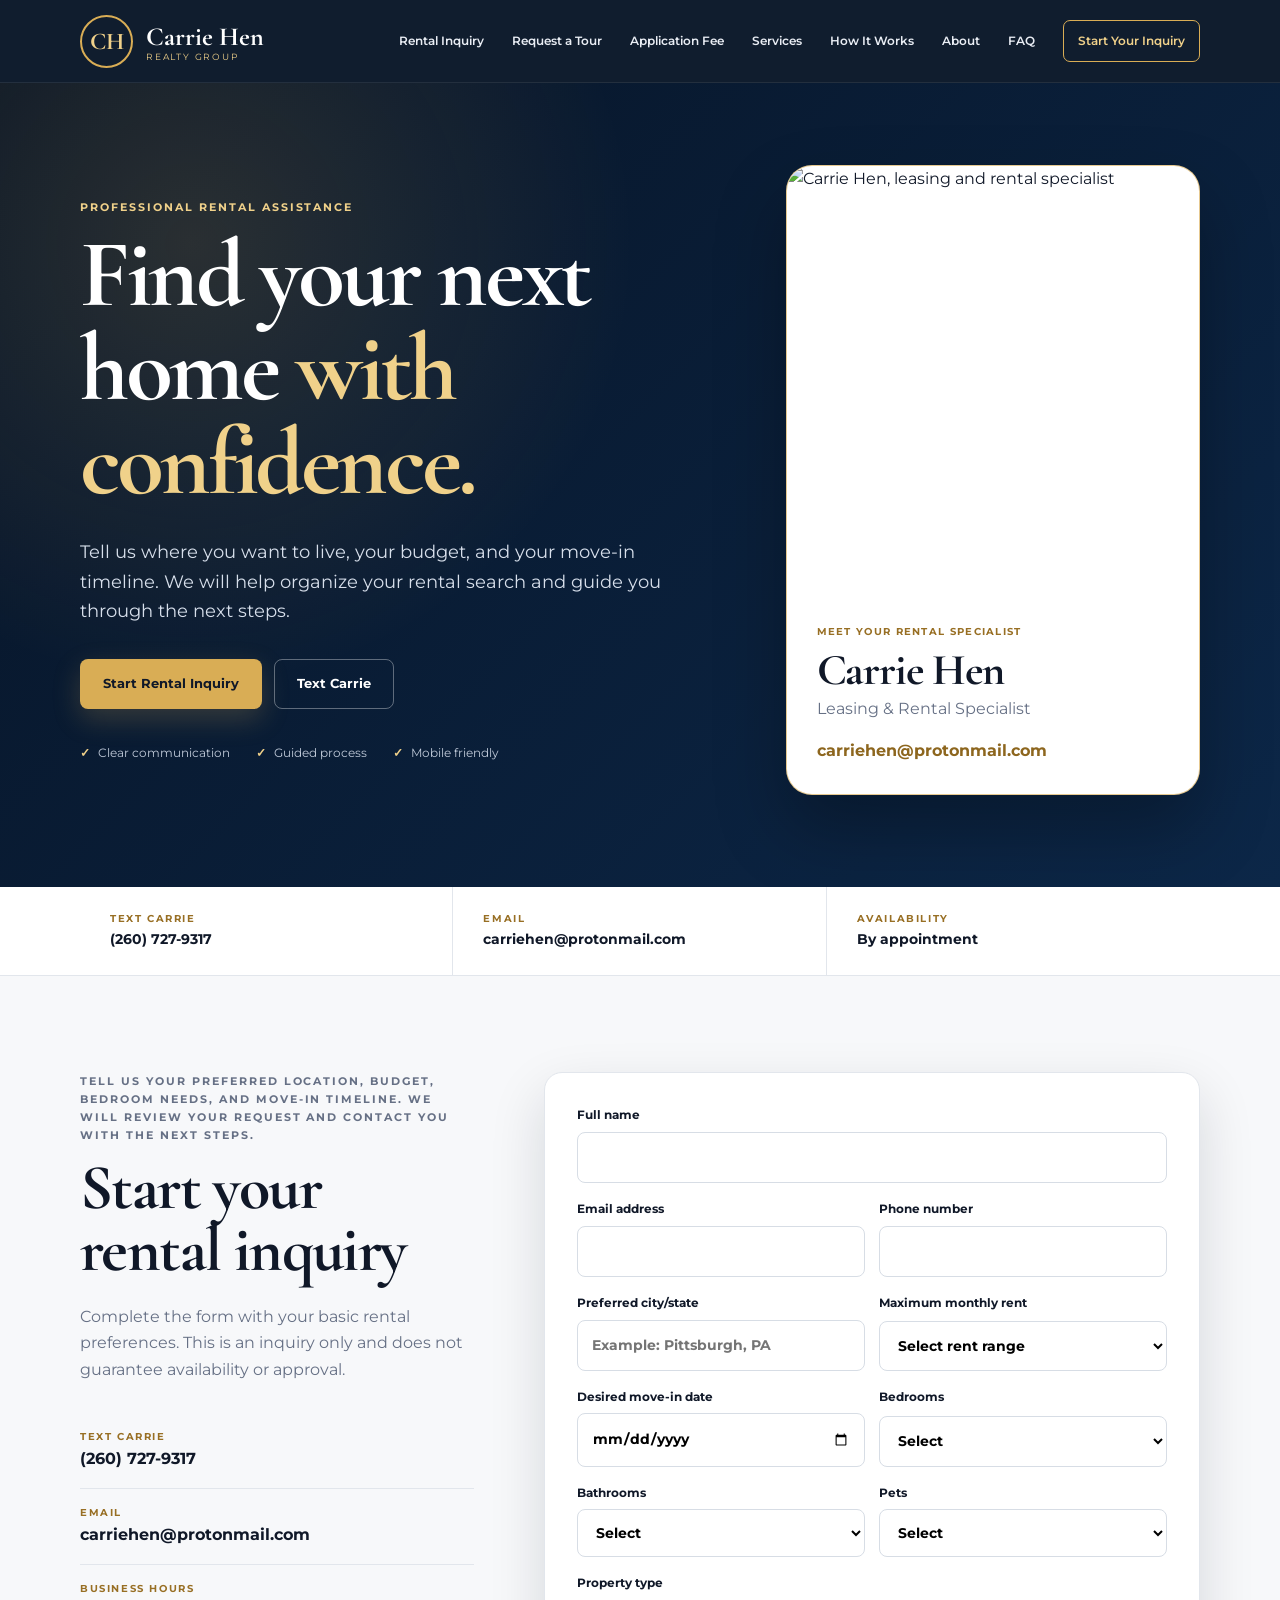
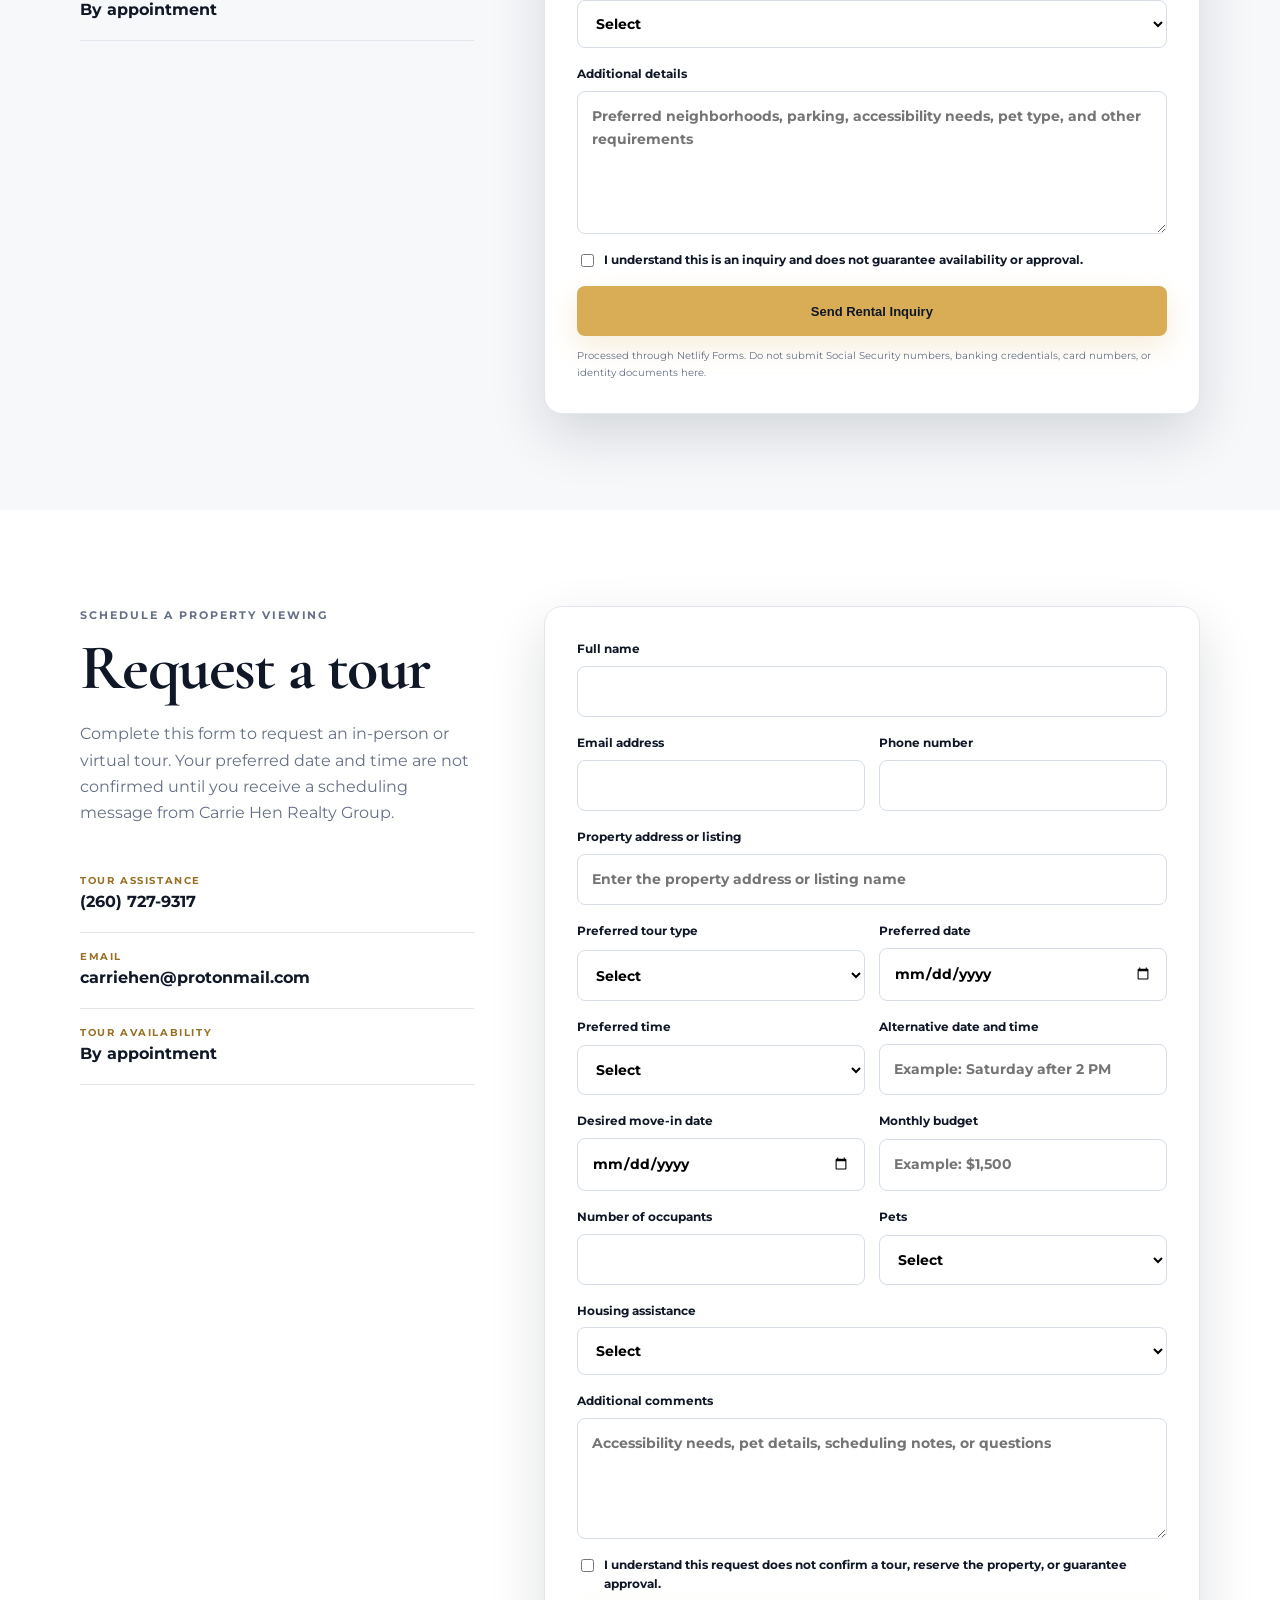
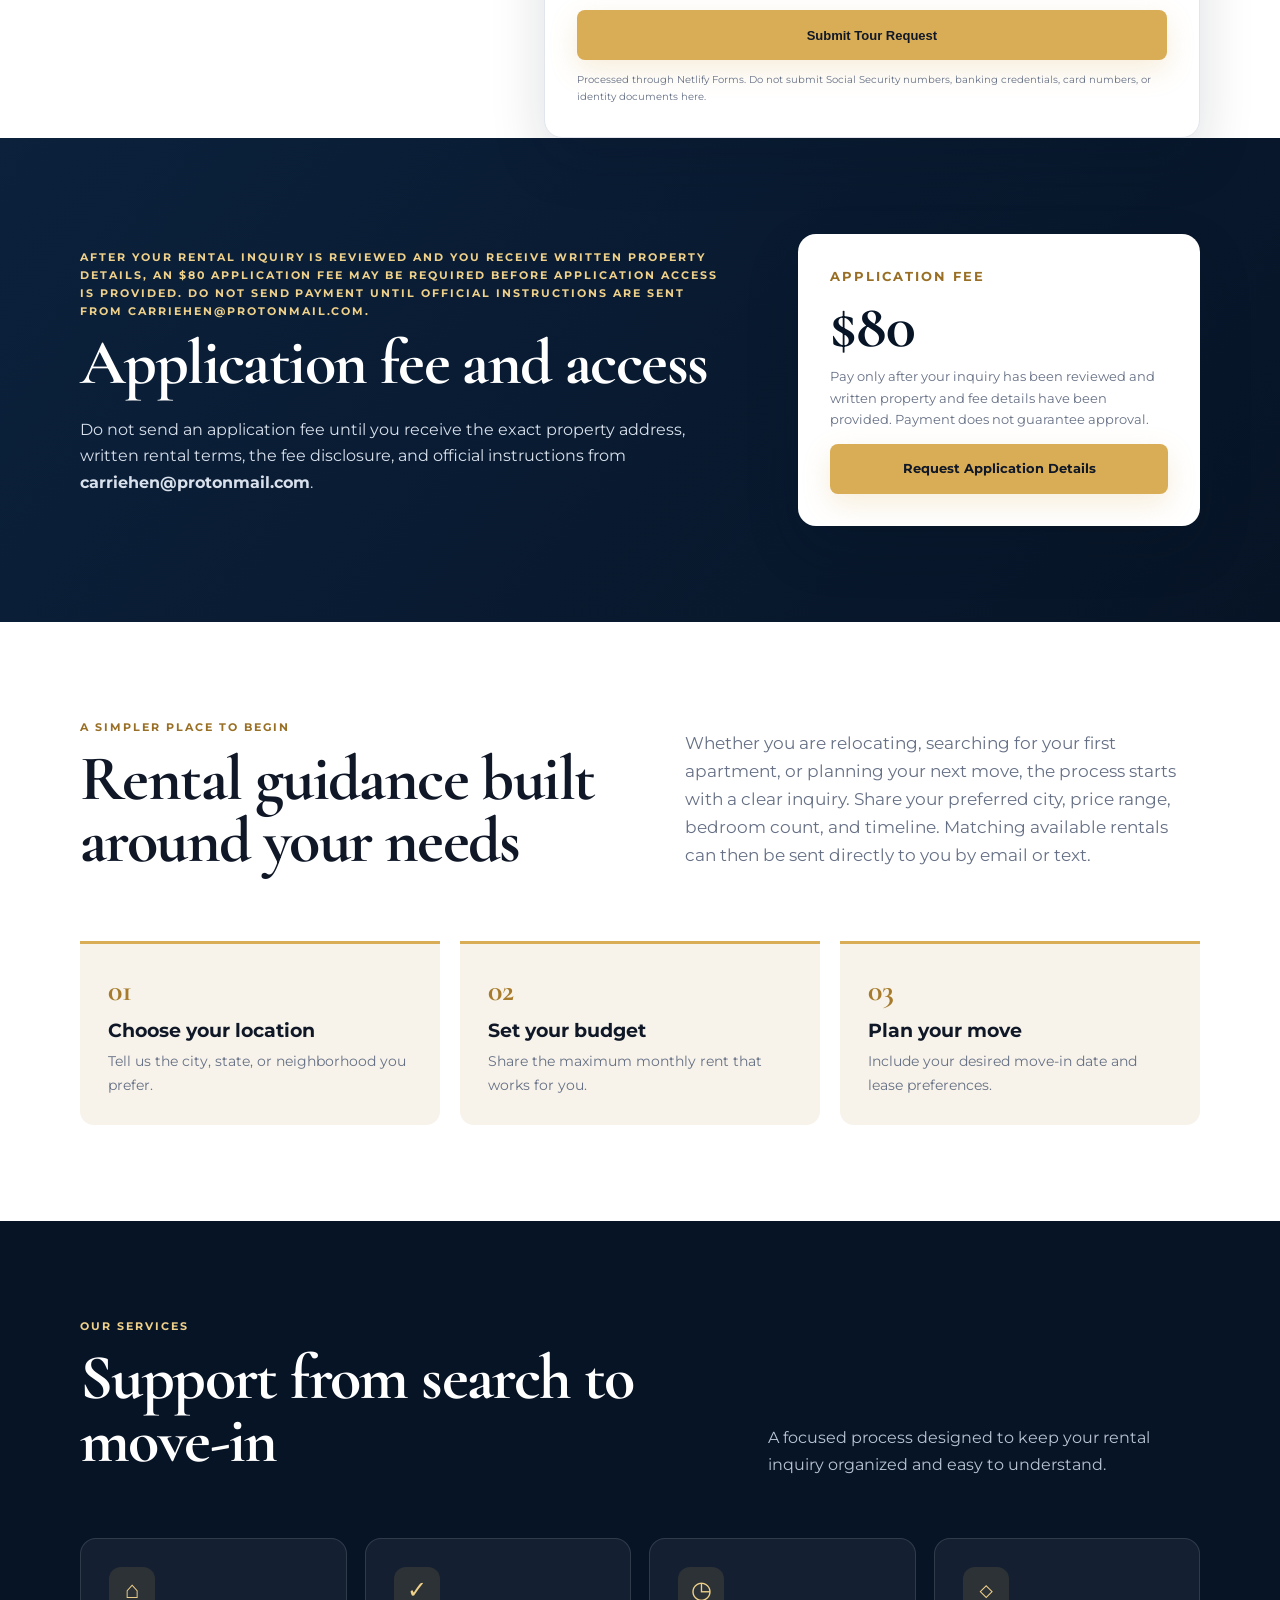
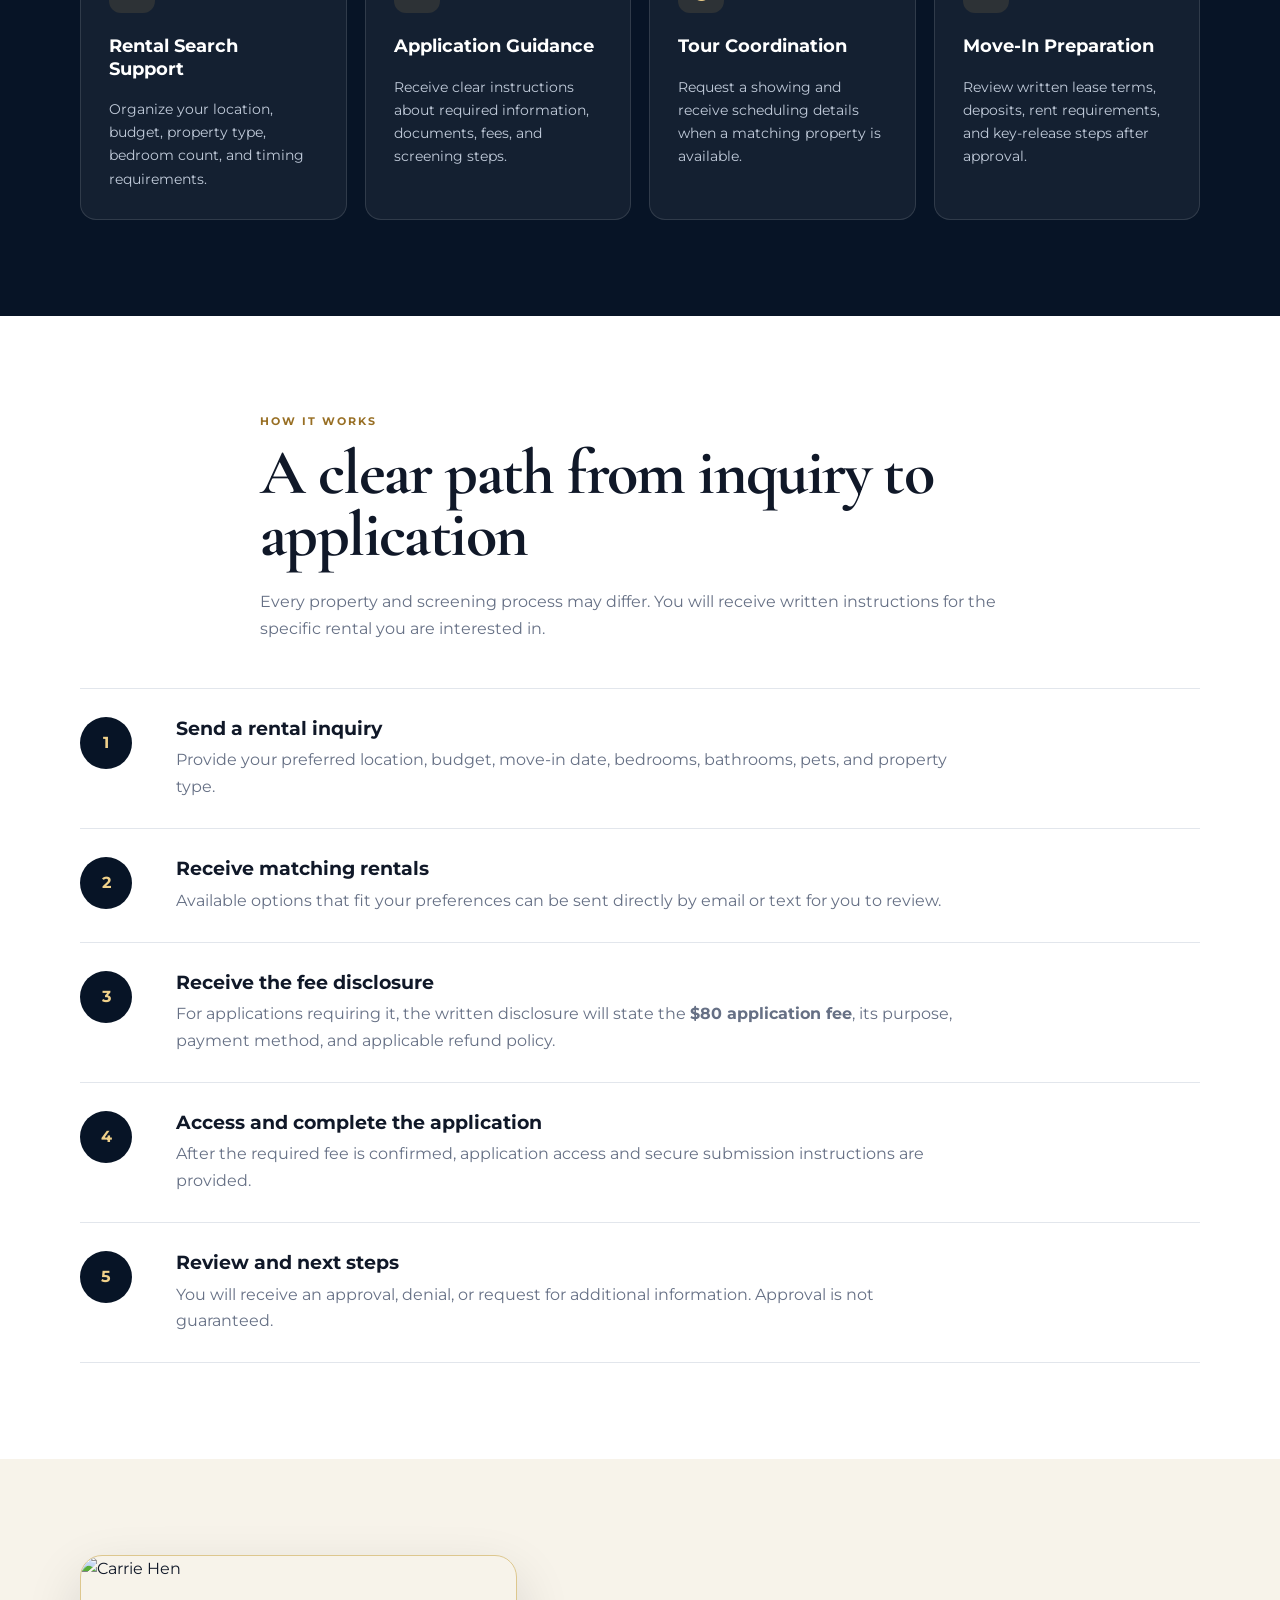
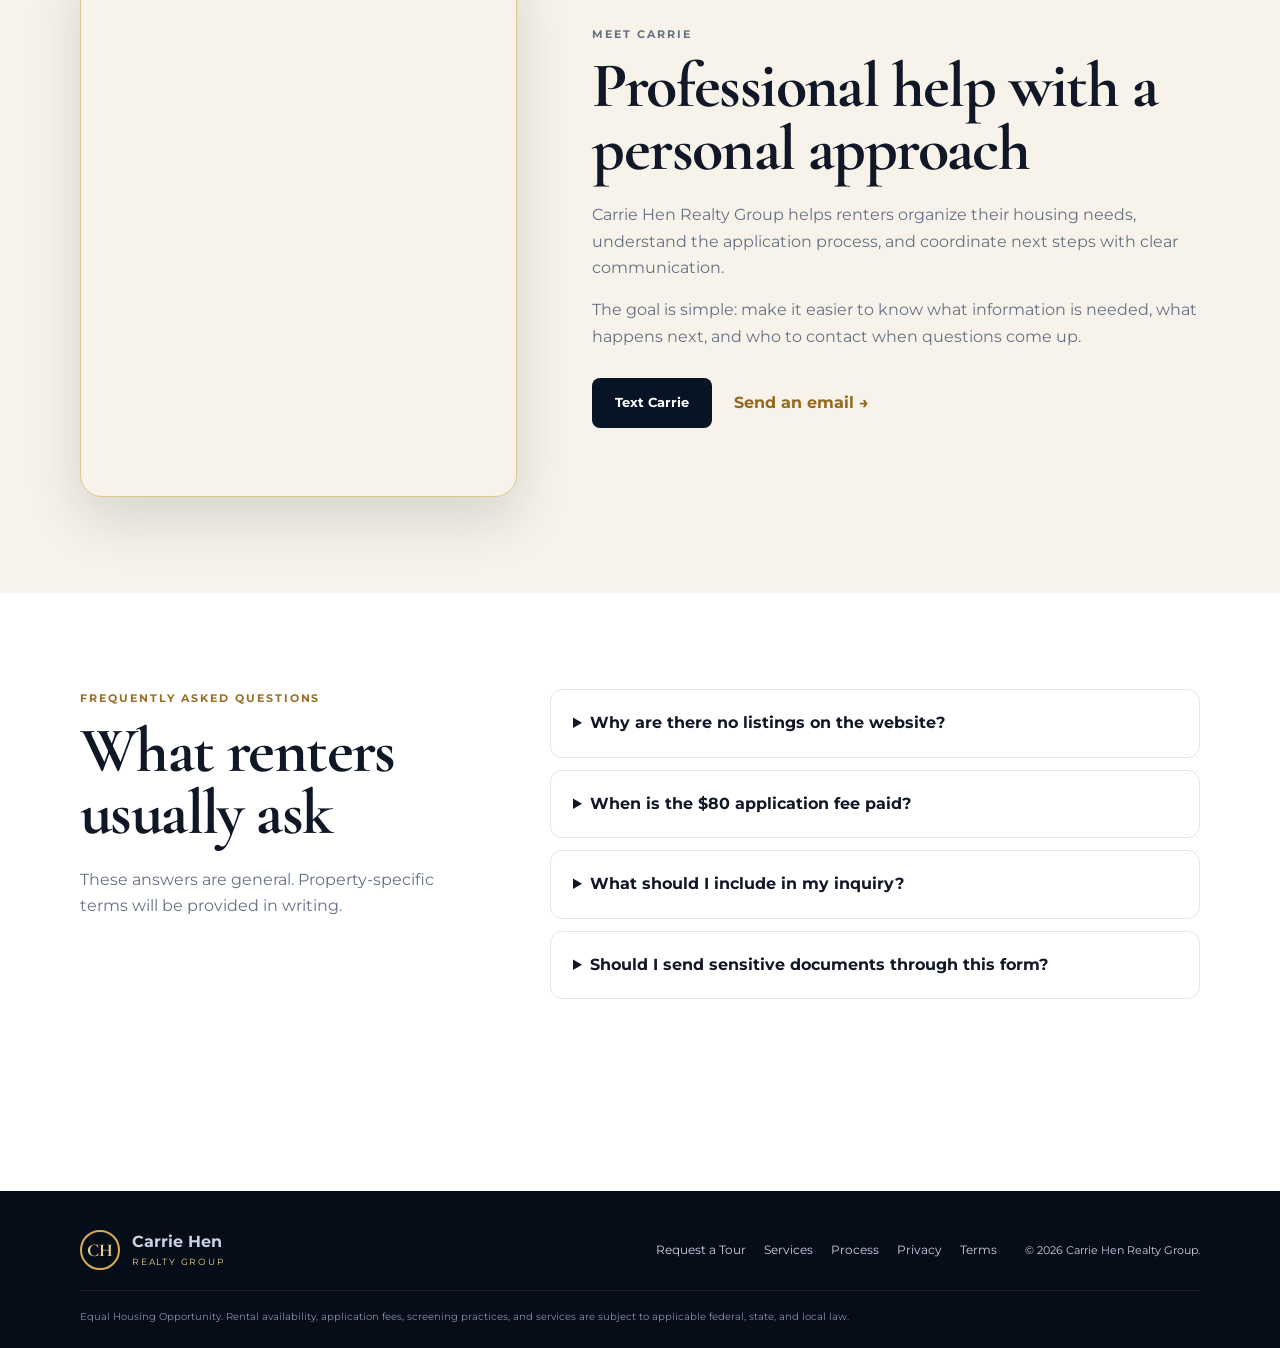
==== index.html @ 4d75f38b "Add files via upload" ====
<!DOCTYPE html>

<html lang="en">
<head>
<meta charset="utf-8"/>
<meta content="width=device-width, initial-scale=1.0" name="viewport"/>
<meta content="Carrie Hen Realty Group offers professional rental search support, application guidance, and tour coordination." name="description"/>
<meta content="#071426" name="theme-color"/>
<title>Carrie Hen Realty Group | Find Your Next Home</title>
<link href="https://fonts.googleapis.com" rel="preconnect"/>
<link crossorigin="" href="https://fonts.gstatic.com" rel="preconnect"/>
<link href="https://fonts.googleapis.com/css2?family=Cormorant+Garamond:wght@600;700&amp;family=Montserrat:wght@400;500;600;700&amp;display=swap" rel="stylesheet"/>
<link href="styles.css" rel="stylesheet"/>
</head>
<body>
<a class="skip-link" href="#main">Skip to content</a>
<header class="site-header">
<div class="container nav-wrap">
<a aria-label="Carrie Hen Realty Group home" class="brand" href="#home">
<span class="logo-mark">CH</span>
<span class="brand-text"><strong>Carrie Hen</strong><small>Realty Group</small></span>
</a>
<button aria-expanded="false" aria-label="Open menu" class="menu-toggle">☰</button>
<nav aria-label="Main navigation" class="site-nav">





<a href="#contact">Rental Inquiry</a><a href="#tour">Request a Tour</a><a href="#application">Application Fee</a><a href="#services">Services</a><a href="#process">How It Works</a><a href="#about">About</a><a href="#faq">FAQ</a><a class="nav-cta" href="#contact">Start Your Inquiry</a></nav>
</div>
</header>
<main id="main">
<section class="hero" id="home">
<div class="container hero-grid">
<div class="hero-copy">
<p class="eyebrow light">Professional rental assistance</p>
<h1>Find your next home <span>with confidence.</span></h1>
<p class="lead">Tell us where you want to live, your budget, and your move-in timeline. We will help organize your rental search and guide you through the next steps.</p>
<div class="hero-actions">
<a class="button button-primary" href="#contact">Start Rental Inquiry</a>
<a class="button button-secondary" href="sms:+12607279317?body=Hi%20Carrie%2C%20I%20am%20looking%20for%20a%20rental.">Text Carrie</a>
</div>
<div aria-label="Service highlights" class="trust-row">
<span>Clear communication</span>
<span>Guided process</span>
<span>Mobile friendly</span>
</div>
</div>
<aside aria-label="Carrie Hen profile" class="agent-card">
<img alt="Carrie Hen, leasing and rental specialist" src="carrie-hen-headshot.jpeg"/>
<div class="agent-card-copy">
<p class="agent-label">Meet your rental specialist</p>
<h2>Carrie Hen</h2>
<p>Leasing &amp; Rental Specialist</p>
<a href="mailto:carriehen@protonmail.com">carriehen@protonmail.com</a>
</div>
</aside>
</div>
</section>
<section aria-label="Contact options" class="quick-contact">
<div class="container quick-contact-grid">
<a href="sms:+12607279317?body=Hi%20Carrie%2C%20I%20am%20looking%20for%20a%20rental."><small>Text Carrie</small><strong>(260) 727-9317</strong></a>
<a href="mailto:carriehen@protonmail.com"><small>Email</small><strong>carriehen@protonmail.com</strong></a>
<div><small>Availability</small><strong>By appointment</strong></div>
</div>
</section><section class="section contact-section" id="contact">
<div class="container contact-grid">
<div class="contact-copy">
<p class="eyebrow">Tell us your preferred location, budget, bedroom needs, and move-in timeline. We will review your request and contact you with the next steps.</p>
<h2>Start your rental inquiry</h2>
<p>Complete the form with your basic rental preferences. This is an inquiry only and does not guarantee availability or approval.</p>
<div class="contact-details">
<a href="sms:+12607279317?body=Hi%20Carrie%2C%20I%20am%20looking%20for%20a%20rental."><small>Text Carrie</small><strong>(260) 727-9317</strong></a>
<a href="mailto:carriehen@protonmail.com"><small>Email</small><strong>carriehen@protonmail.com</strong></a>
<div><small>Business hours</small><strong>By appointment</strong></div>
</div>
</div>
<form action="/" class="contact-form" data-netlify="true" id="rental-inquiry-form" method="POST" name="rental-inquiry" netlify-honeypot="bot-field">
<input name="form-name" type="hidden" value="rental-inquiry"/>
<p class="hidden"><label>Do not fill this out: <input name="bot-field"/></label></p>
<label>Full name<input autocomplete="name" name="name" required="" type="text"/></label>
<div class="form-row">
<label>Email address<input autocomplete="email" name="email" required="" type="email"/></label>
<label>Phone number<input autocomplete="tel" name="phone" type="tel"/></label>
</div>
<div class="form-row">
<label>Preferred city/state<input name="location" placeholder="Example: Pittsburgh, PA" required="" type="text"/></label>
<label>Maximum monthly rent<select name="budget" required=""><option value="">Select rent range</option><option>Under $800</option><option>$800–$1,200</option><option>$1,200–$1,500</option><option>$1,500–$2,000</option><option>$2,000–$3,000</option><option>$3,000+</option></select></label>
</div>
<div class="form-row">
<label>Desired move-in date<input name="move-in-date" type="date"/></label>
<label>Bedrooms<select name="bedrooms" required=""><option value="">Select</option><option>Studio</option><option>1</option><option>2</option><option>3</option><option>4+</option></select></label>
</div>
<div class="form-row">
<label>Bathrooms<select name="bathrooms" required=""><option value="">Select</option><option>Studio / N/A</option><option>1</option><option>1.5</option><option>2</option><option>2.5</option><option>3+</option></select></label>
<label>Pets<select name="pets" required=""><option value="">Select</option><option>None</option><option>1</option><option>2</option><option>3+</option></select></label>
</div>
<label>Property type<select name="property-type" required=""><option value="">Select</option><option>Apartment</option><option>Studio</option><option>Condo</option><option>Townhouse</option><option>Duplex</option><option>Single-family home</option><option>Mobile home</option><option>Any</option></select></label>
<label>Additional details<textarea name="message" placeholder="Preferred neighborhoods, parking, accessibility needs, pet type, and other requirements" rows="5"></textarea></label>
<label class="consent"><input name="consent" required="" type="checkbox" value="yes"/><span>I understand this is an inquiry and does not guarantee availability or approval.</span></label>
<button class="button button-primary full" type="submit">Send Rental Inquiry</button>
<p class="form-note">Processed through Netlify Forms. Do not submit Social Security numbers, banking credentials, card numbers, or identity documents here.</p>
</form>
</div>
</section><section class="section tour-section" id="tour">
<div class="container contact-grid">
<div class="contact-copy">
<p class="eyebrow">Schedule a property viewing</p>
<h2>Request a tour</h2>
<p>Complete this form to request an in-person or virtual tour. Your preferred date and time are not confirmed until you receive a scheduling message from Carrie Hen Realty Group.</p>
<div class="contact-details">
<a href="sms:+12607279317?body=Hi%20Carrie%2C%20I%20would%20like%20to%20request%20a%20property%20tour."><small>Tour assistance</small><strong>(260) 727-9317</strong></a>
<a href="mailto:carriehen@protonmail.com?subject=Property%20Tour%20Request"><small>Email</small><strong>carriehen@protonmail.com</strong></a>
<div><small>Tour availability</small><strong>By appointment</strong></div>
</div>
</div>
<form action="/" class="contact-form" data-netlify="true" id="tour-request-form" method="POST" name="tour-request" netlify-honeypot="bot-field">
<input name="form-name" type="hidden" value="tour-request"/>
<p class="hidden"><label>Do not fill this out: <input name="bot-field"/></label></p>
<label>Full name<input autocomplete="name" name="name" required type="text"/></label>
<div class="form-row">
<label>Email address<input autocomplete="email" name="email" required type="email"/></label>
<label>Phone number<input autocomplete="tel" name="phone" required type="tel"/></label>
</div>
<label>Property address or listing<input name="property" placeholder="Enter the property address or listing name" required type="text"/></label>
<div class="form-row">
<label>Preferred tour type<select name="tour-type" required><option value="">Select</option><option>In-person tour</option><option>Virtual tour</option></select></label>
<label>Preferred date<input name="preferred-date" required type="date"/></label>
</div>
<div class="form-row">
<label>Preferred time<select name="preferred-time" required><option value="">Select</option><option>Morning</option><option>Afternoon</option><option>Evening</option></select></label>
<label>Alternative date and time<input name="alternative-date-time" placeholder="Example: Saturday after 2 PM" type="text"/></label>
</div>
<div class="form-row">
<label>Desired move-in date<input name="move-in-date" type="date"/></label>
<label>Monthly budget<input name="monthly-budget" placeholder="Example: $1,500" type="text"/></label>
</div>
<div class="form-row">
<label>Number of occupants<input min="1" name="occupants" type="number"/></label>
<label>Pets<select name="pets"><option value="">Select</option><option>No pets</option><option>Yes — 1 pet</option><option>Yes — 2 pets</option><option>Yes — 3+ pets</option></select></label>
</div>
<label>Housing assistance<select name="housing-assistance"><option value="">Select</option><option>No</option><option>Section 8 / Housing Choice Voucher</option><option>Other housing assistance</option></select></label>
<label>Additional comments<textarea name="comments" placeholder="Accessibility needs, pet details, scheduling notes, or questions" rows="4"></textarea></label>
<label class="consent"><input name="consent" required type="checkbox" value="yes"/><span>I understand this request does not confirm a tour, reserve the property, or guarantee approval.</span></label>
<button class="button button-primary full" type="submit">Submit Tour Request</button>
<p class="form-note">Processed through Netlify Forms. Do not submit Social Security numbers, banking credentials, card numbers, or identity documents here.</p>
</form>
</div>
<section class="section application-banner" id="application">
<div class="container application-banner-grid">
<div>
<p class="eyebrow light">After your rental inquiry is reviewed and you receive written property details, an <strong>$80 application fee</strong> may be required before application access is provided. Do not send payment until official instructions are sent from <strong>carriehen@protonmail.com</strong>.</p>
<h2 class="light">Application fee and access</h2>
<p>Do not send an application fee until you receive the exact property address, written rental terms, the fee disclosure, and official instructions from <strong>carriehen@protonmail.com</strong>.</p>
</div>
<div class="fee-card">
<small>Application fee</small>
<strong>$80</strong>
<p>Pay only after your inquiry has been reviewed and written property and fee details have been provided. Payment does not guarantee approval.</p>
<a class="button button-primary full" href="mailto:carriehen@protonmail.com?subject=Rental%20Application%20Request&amp;body=Full%20name%3A%0APhone%20number%3A%0AProperty%20of%20interest%3A%0ADesired%20move-in%20date%3A">Request Application Details</a>
</div>
</div>
</section>
<section class="section intro-section">
<div class="container intro-grid">
<div>
<p class="eyebrow">A simpler place to begin</p>
<h2>Rental guidance built around your needs</h2>
</div>
<p class="intro-copy">Whether you are relocating, searching for your first apartment, or planning your next move, the process starts with a clear inquiry. Share your preferred city, price range, bedroom count, and timeline. Matching available rentals can then be sent directly to you by email or text.</p>
</div>
<div class="container need-grid">
<article><span>01</span><h3>Choose your location</h3><p>Tell us the city, state, or neighborhood you prefer.</p></article>
<article><span>02</span><h3>Set your budget</h3><p>Share the maximum monthly rent that works for you.</p></article>
<article><span>03</span><h3>Plan your move</h3><p>Include your desired move-in date and lease preferences.</p></article>
</div>
</section>
<section class="section section-dark" id="services">
<div class="container section-title-row">
<div><p class="eyebrow light">Our services</p><h2 class="light">Support from search to move-in</h2></div>
<p class="section-side-copy">A focused process designed to keep your rental inquiry organized and easy to understand.</p>
</div>
<div class="container service-grid">
<article class="service-card"><div class="service-icon">⌂</div><h3>Rental Search Support</h3><p>Organize your location, budget, property type, bedroom count, and timing requirements.</p></article>
<article class="service-card"><div class="service-icon">✓</div><h3>Application Guidance</h3><p>Receive clear instructions about required information, documents, fees, and screening steps.</p></article>
<article class="service-card"><div class="service-icon">◷</div><h3>Tour Coordination</h3><p>Request a showing and receive scheduling details when a matching property is available.</p></article>
<article class="service-card"><div class="service-icon">◇</div><h3>Move-In Preparation</h3><p>Review written lease terms, deposits, rent requirements, and key-release steps after approval.</p></article>
</div>
</section>
<section class="section" id="process">
<div class="container process-heading">
<p class="eyebrow">How it works</p>
<h2>A clear path from inquiry to application</h2>
<p>Every property and screening process may differ. You will receive written instructions for the specific rental you are interested in.</p>
</div>
<div class="container timeline">
<article><span>1</span><div><h3>Send a rental inquiry</h3><p>Provide your preferred location, budget, move-in date, bedrooms, bathrooms, pets, and property type.</p></div></article>
<article><span>2</span><div><h3>Receive matching rentals</h3><p>Available options that fit your preferences can be sent directly by email or text for you to review.</p></div></article>
<article><span>3</span><div><h3>Receive the fee disclosure</h3><p>For applications requiring it, the written disclosure will state the <strong>$80 application fee</strong>, its purpose, payment method, and applicable refund policy.</p></div></article>
<article><span>4</span><div><h3>Access and complete the application</h3><p>After the required fee is confirmed, application access and secure submission instructions are provided.</p></div></article>
<article><span>5</span><div><h3>Review and next steps</h3><p>You will receive an approval, denial, or request for additional information. Approval is not guaranteed.</p></div></article>
</div>
</section>

<section class="section about-section" id="about">
<div class="container about-grid">
<div class="about-image-wrap"><img alt="Carrie Hen" src="carrie-hen-headshot.jpeg"/></div>
<div>
<p class="eyebrow">Meet Carrie</p>
<h2>Professional help with a personal approach</h2>
<p>Carrie Hen Realty Group helps renters organize their housing needs, understand the application process, and coordinate next steps with clear communication.</p>
<p>The goal is simple: make it easier to know what information is needed, what happens next, and who to contact when questions come up.</p>
<div class="about-actions">
<a class="button button-dark" href="sms:+12607279317?body=Hi%20Carrie%2C%20I%20am%20looking%20for%20a%20rental.">Text Carrie</a>
<a class="text-link" href="mailto:carriehen@protonmail.com">Send an email →</a>
</div>
</div>
</div>
</section>
<section class="section faq-section" id="faq">
<div class="container faq-layout">
<div><p class="eyebrow">Frequently asked questions</p><h2>What renters usually ask</h2><p>These answers are general. Property-specific terms will be provided in writing.</p></div>
<div class="faq-list">
<details><summary>Why are there no listings on the website?</summary><p>Availability changes quickly. After you submit your preferences, matching rentals can be sent directly to you by email or text.</p></details>
<details><summary>When is the $80 application fee paid?</summary><p>Only after you receive the exact property address, written terms, the fee disclosure, and official payment instructions. The fee does not guarantee approval.</p></details>
<details><summary>What should I include in my inquiry?</summary><p>Your preferred city or state, maximum rent, move-in date, bedrooms, bathrooms, property type, and pet information.</p></details>
<details><summary>Should I send sensitive documents through this form?</summary><p>No. Do not submit Social Security numbers, bank credentials, card details, or identity documents through the general inquiry form.</p></details>
</div>
</div>
</section>

</main>
<footer class="site-footer">
<div class="container footer-main">
<div class="footer-brand"><span class="logo-mark small">CH</span><div><strong>Carrie Hen</strong><small>Realty Group</small></div></div>
<div class="footer-links"><a href="#tour">Request a Tour</a><a href="#services">Services</a><a href="#process">Process</a><a href="privacy.html">Privacy</a><a href="terms.html">Terms</a></div>
<p>© <span id="year"></span> Carrie Hen Realty Group.</p>
</div>
<div class="container legal-footer">Equal Housing Opportunity. Rental availability, application fees, screening practices, and services are subject to applicable federal, state, and local law.</div>
</footer>
<script src="script.js"></script>
</body>
</html>
---- styles.css ----
:root{--navy:#071426;--navy2:#0c2441;--gold:#d9ad55;--gold2:#f0d18a;--cream:#f7f3ea;--white:#fff;--ink:#101828;--muted:#667085;--border:#e2e6ec;--shadow:0 22px 55px rgba(7,20,38,.14)}
*{box-sizing:border-box}html{scroll-behavior:smooth}body{margin:0;color:var(--ink);background:#fff;font-family:Montserrat,Arial,sans-serif;line-height:1.65}img{max-width:100%;display:block}a{color:inherit}.container{width:min(1120px,calc(100% - 40px));margin-inline:auto}.hidden{position:absolute!important;width:1px;height:1px;overflow:hidden;clip:rect(1px,1px,1px,1px)}.skip-link{position:fixed;left:12px;top:-60px;z-index:100;background:#fff;padding:10px 14px;border-radius:8px}.skip-link:focus{top:12px}.eyebrow{margin:0 0 12px;color:#986f24;font-size:11px;font-weight:700;letter-spacing:.18em;text-transform:uppercase}.eyebrow.light{color:var(--gold2)}h1,h2,h3,p{margin-top:0}h1,h2{font-family:"Cormorant Garamond",Georgia,serif;line-height:.98}h1{font-size:clamp(58px,7.5vw,96px);letter-spacing:-.035em;margin-bottom:28px}h1 span{color:var(--gold2)}h2{font-size:clamp(42px,5vw,64px);letter-spacing:-.025em;margin-bottom:22px}h3{line-height:1.25}.light{color:#fff}.button{display:inline-flex;align-items:center;justify-content:center;min-height:50px;padding:13px 22px;border:1px solid transparent;border-radius:8px;text-decoration:none;font-weight:700;font-size:13px;cursor:pointer;transition:.2s ease}.button:hover{transform:translateY(-2px)}.button-primary{background:var(--gold);color:#101828;box-shadow:0 10px 28px rgba(217,173,85,.22)}.button-secondary{border-color:rgba(255,255,255,.35);color:#fff;background:transparent}.button-dark{background:var(--navy);color:#fff}.full{width:100%}.text-link{color:#93691d;text-decoration:none;font-weight:700}.site-header{position:sticky;top:0;z-index:50;background:rgba(7,20,38,.96);backdrop-filter:blur(14px);border-bottom:1px solid rgba(255,255,255,.08)}.nav-wrap{height:82px;display:flex;align-items:center;justify-content:space-between}.brand{display:flex;align-items:center;gap:13px;color:#fff;text-decoration:none}.logo-mark{width:53px;height:53px;border:2px solid var(--gold);border-radius:50%;display:grid;place-items:center;color:var(--gold2);font:700 24px "Cormorant Garamond",serif}.logo-mark.small{width:40px;height:40px;font-size:18px}.brand-text{display:flex;flex-direction:column;line-height:1.05}.brand-text strong{font:700 26px "Cormorant Garamond",serif}.brand-text small,.footer-brand small{text-transform:uppercase;letter-spacing:.2em;color:var(--gold2);font-size:9px}.site-nav{display:flex;align-items:center;gap:28px}.site-nav a{color:#e9edf4;text-decoration:none;font-size:12px;font-weight:600}.site-nav .nav-cta{border:1px solid var(--gold);padding:10px 14px;border-radius:7px;color:var(--gold2)}.menu-toggle{display:none;border:0;background:transparent;color:#fff;font-size:28px}.hero{background:radial-gradient(circle at 15% 20%,rgba(217,173,85,.16),transparent 35%),linear-gradient(135deg,#071426,#0c2748);color:#fff;padding:82px 0 92px;overflow:hidden}.hero-grid{display:grid;grid-template-columns:1.15fr .75fr;gap:70px;align-items:center}.lead{font-size:18px;color:#d7dfeb;max-width:680px;margin-bottom:32px}.hero-actions{display:flex;gap:12px;flex-wrap:wrap}.trust-row{display:flex;gap:26px;flex-wrap:wrap;margin-top:34px;color:#bfc9d8;font-size:12px}.trust-row span:before{content:"✓";color:var(--gold2);font-weight:800;margin-right:8px}.agent-card{background:#fff;color:var(--ink);border:1px solid rgba(217,173,85,.65);border-radius:26px;overflow:hidden;box-shadow:0 34px 70px rgba(0,0,0,.28)}.agent-card img{width:100%;height:430px;object-fit:cover;object-position:center 20%}.agent-card-copy{padding:28px 30px 30px}.agent-label{text-transform:uppercase;letter-spacing:.13em;color:#986f24;font-size:10px;font-weight:700;margin-bottom:8px}.agent-card h2{font-size:44px;margin-bottom:4px}.agent-card-copy p:not(.agent-label){color:var(--muted);margin-bottom:16px}.agent-card a{color:#8d661e;font-weight:700;text-decoration:none;overflow-wrap:anywhere}.quick-contact{background:#fff;border-bottom:1px solid var(--border)}.quick-contact-grid{display:grid;grid-template-columns:repeat(3,1fr)}.quick-contact-grid>*{padding:24px 30px;border-right:1px solid var(--border);display:flex;flex-direction:column;text-decoration:none}.quick-contact-grid>*:last-child{border-right:0}.quick-contact small,.contact-details small{color:#986f24;font-weight:700;font-size:10px;letter-spacing:.16em;text-transform:uppercase}.quick-contact strong{font-size:14px}.section{padding:96px 0}.intro-grid{display:grid;grid-template-columns:1fr 1fr;gap:90px;align-items:end}.intro-copy{font-size:17px;color:var(--muted);margin-bottom:26px}.need-grid{display:grid;grid-template-columns:repeat(3,1fr);gap:20px;margin-top:46px}.need-grid article{border-top:3px solid var(--gold);padding:28px;background:var(--cream);border-radius:0 0 14px 14px}.need-grid span{font:700 30px "Cormorant Garamond",serif;color:#a77b2b}.need-grid h3{margin:10px 0 8px}.need-grid p{color:var(--muted);font-size:14px;margin:0}.section-dark{background:var(--navy);color:#d9e0ea}.section-title-row{display:grid;grid-template-columns:1fr .7fr;gap:70px;align-items:end}.section-side-copy{color:#b9c4d3}.service-grid{display:grid;grid-template-columns:repeat(4,1fr);gap:18px;margin-top:44px}.service-card{padding:28px;border:1px solid rgba(255,255,255,.12);border-radius:16px;background:rgba(255,255,255,.055)}.service-icon{width:46px;height:46px;border-radius:12px;background:rgba(217,173,85,.13);display:grid;place-items:center;color:var(--gold2);font-size:24px;margin-bottom:22px}.service-card h3{color:#fff;font-size:18px}.service-card p{color:#c1cbda;font-size:14px;margin-bottom:0}.process-heading{max-width:760px}.process-heading>p:last-child{color:var(--muted)}.timeline{margin-top:46px;display:grid;gap:0}.timeline article{display:grid;grid-template-columns:72px 1fr;gap:24px;padding:28px 0;border-top:1px solid var(--border)}.timeline article:last-child{border-bottom:1px solid var(--border)}.timeline span{width:52px;height:52px;border-radius:50%;display:grid;place-items:center;background:var(--navy);color:var(--gold2);font-weight:700}.timeline h3{margin-bottom:7px}.timeline p{color:var(--muted);margin-bottom:0;max-width:780px}.application-banner{background:linear-gradient(130deg,#0b213c,#071426);color:#d8e0ec}.application-banner-grid{display:grid;grid-template-columns:1fr .62fr;gap:70px;align-items:center}.fee-card{background:#fff;color:var(--ink);padding:32px;border-radius:18px;box-shadow:var(--shadow)}.fee-card small{display:block;text-transform:uppercase;letter-spacing:.15em;color:#986f24;font-weight:700}.fee-card>strong{display:block;font:700 62px "Cormorant Garamond",serif;line-height:1;color:var(--navy);margin:8px 0}.fee-card p{color:var(--muted);font-size:13px}.about-section{background:var(--cream)}.about-grid{display:grid;grid-template-columns:.72fr 1fr;gap:75px;align-items:center}.about-image-wrap{border-radius:22px;overflow:hidden;box-shadow:var(--shadow);border:1px solid #ddc78e}.about-image-wrap img{width:100%;height:540px;object-fit:cover;object-position:center 20%}.about-grid p{color:var(--muted)}.about-actions{display:flex;gap:22px;align-items:center;margin-top:28px}.faq-layout{display:grid;grid-template-columns:.75fr 1.25fr;gap:80px}.faq-layout>div:first-child>p:last-child{color:var(--muted)}.faq-list{display:grid;gap:12px}.faq-list details{border:1px solid var(--border);border-radius:12px;padding:20px 22px;background:#fff}.faq-list summary{cursor:pointer;font-weight:700}.faq-list p{color:var(--muted);margin:13px 0 0}.contact-section{background:#f7f8fa}.contact-grid{display:grid;grid-template-columns:.75fr 1.25fr;gap:70px;align-items:start}.contact-copy>p{color:var(--muted)}.contact-details{display:grid;margin-top:30px}.contact-details>*{display:flex;flex-direction:column;padding:16px 0;border-bottom:1px solid var(--border);text-decoration:none}.contact-form{background:#fff;border:1px solid var(--border);border-radius:18px;padding:32px;box-shadow:var(--shadow)}.contact-form label{display:grid;gap:7px;font-size:12px;font-weight:700;margin-bottom:16px}.contact-form input,.contact-form textarea,.contact-form select{width:100%;padding:13px 14px;border:1px solid #d7dde5;border-radius:8px;font:inherit;font-size:14px;background:#fff}.contact-form input:focus,.contact-form textarea:focus,.contact-form select:focus{outline:3px solid rgba(217,173,85,.23);border-color:var(--gold)}.form-row{display:grid;grid-template-columns:1fr 1fr;gap:14px}.consent{display:flex!important;align-items:flex-start;gap:10px}.consent input{width:auto;margin-top:4px}.form-note{font-size:10px;color:var(--muted);margin:12px 0 0}.site-footer{background:#050d19;color:#c9d2df;padding:38px 0 22px}.footer-main{display:grid;grid-template-columns:1fr auto auto;gap:28px;align-items:center}.footer-brand{display:flex;align-items:center;gap:12px}.footer-brand>div{display:flex;flex-direction:column}.footer-links{display:flex;gap:18px}.footer-links a{text-decoration:none;font-size:12px}.footer-main>p{font-size:11px;margin:0}.legal-footer{font-size:10px;color:#8691a1;border-top:1px solid rgba(255,255,255,.08);padding-top:18px;margin-top:20px}
@media(max-width:920px){.site-nav{display:none;position:absolute;top:82px;left:0;right:0;background:var(--navy);padding:22px 28px;flex-direction:column;align-items:flex-start}.site-nav.open{display:flex}.menu-toggle{display:block}.hero-grid,.intro-grid,.section-title-row,.application-banner-grid,.about-grid,.faq-layout,.contact-grid{grid-template-columns:1fr}.hero-grid{gap:45px}.agent-card{max-width:520px}.service-grid{grid-template-columns:repeat(2,1fr)}.quick-contact-grid{grid-template-columns:1fr}.quick-contact-grid>*{border-right:0;border-bottom:1px solid var(--border)}.quick-contact-grid>*:last-child{border-bottom:0}.footer-main{grid-template-columns:1fr}.section-side-copy{max-width:700px}}
@media(max-width:640px){.container{width:min(100% - 28px,1120px)}.nav-wrap{height:74px}.brand-text strong{font-size:23px}.logo-mark{width:48px;height:48px}.site-nav{top:74px}.hero{padding:54px 0 70px}h1{font-size:55px}.lead{font-size:16px}.hero-actions{display:grid}.button{width:100%}.trust-row{display:grid;gap:10px}.agent-card img{height:390px}.agent-card-copy{padding:24px}.section{padding:70px 0}h2{font-size:45px}.need-grid,.service-grid,.form-row{grid-template-columns:1fr}.timeline article{grid-template-columns:52px 1fr;gap:16px}.timeline span{width:44px;height:44px}.about-image-wrap img{height:440px}.about-actions{align-items:stretch;flex-direction:column}.footer-links{flex-wrap:wrap}}
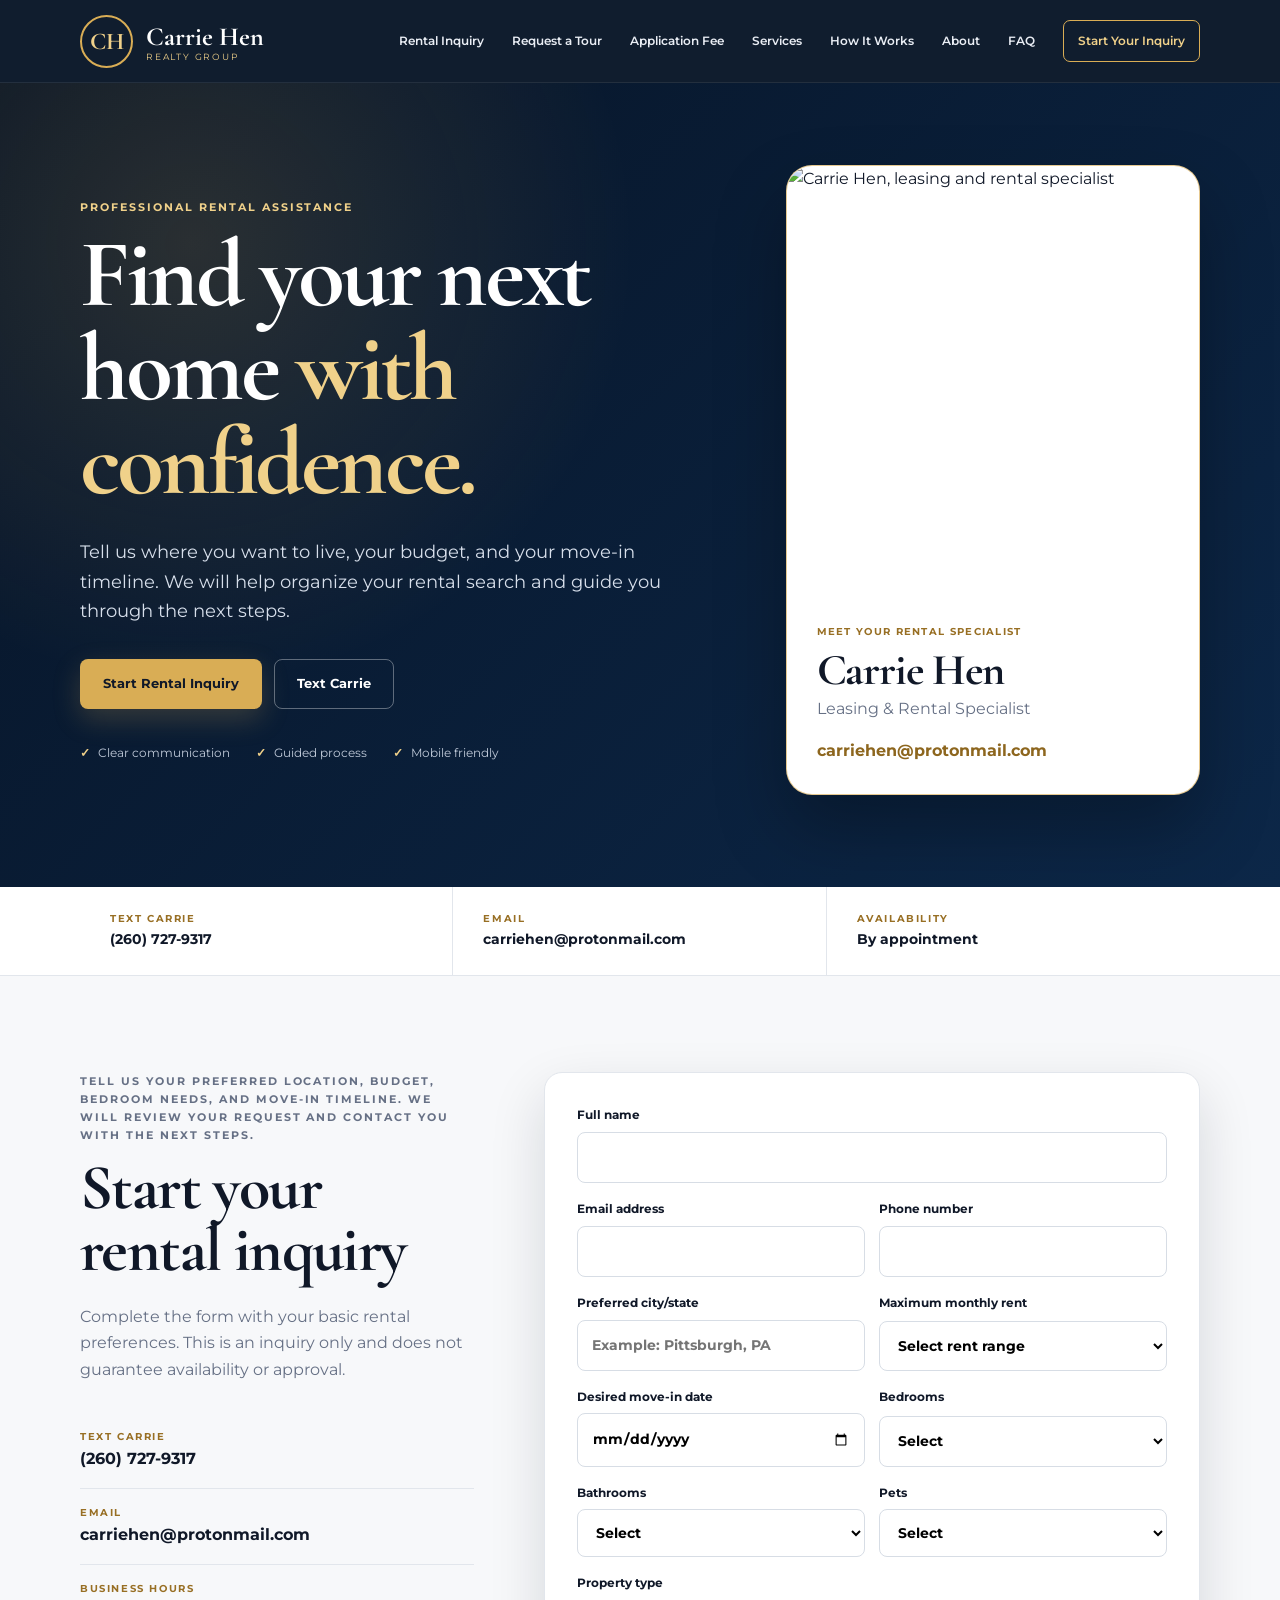
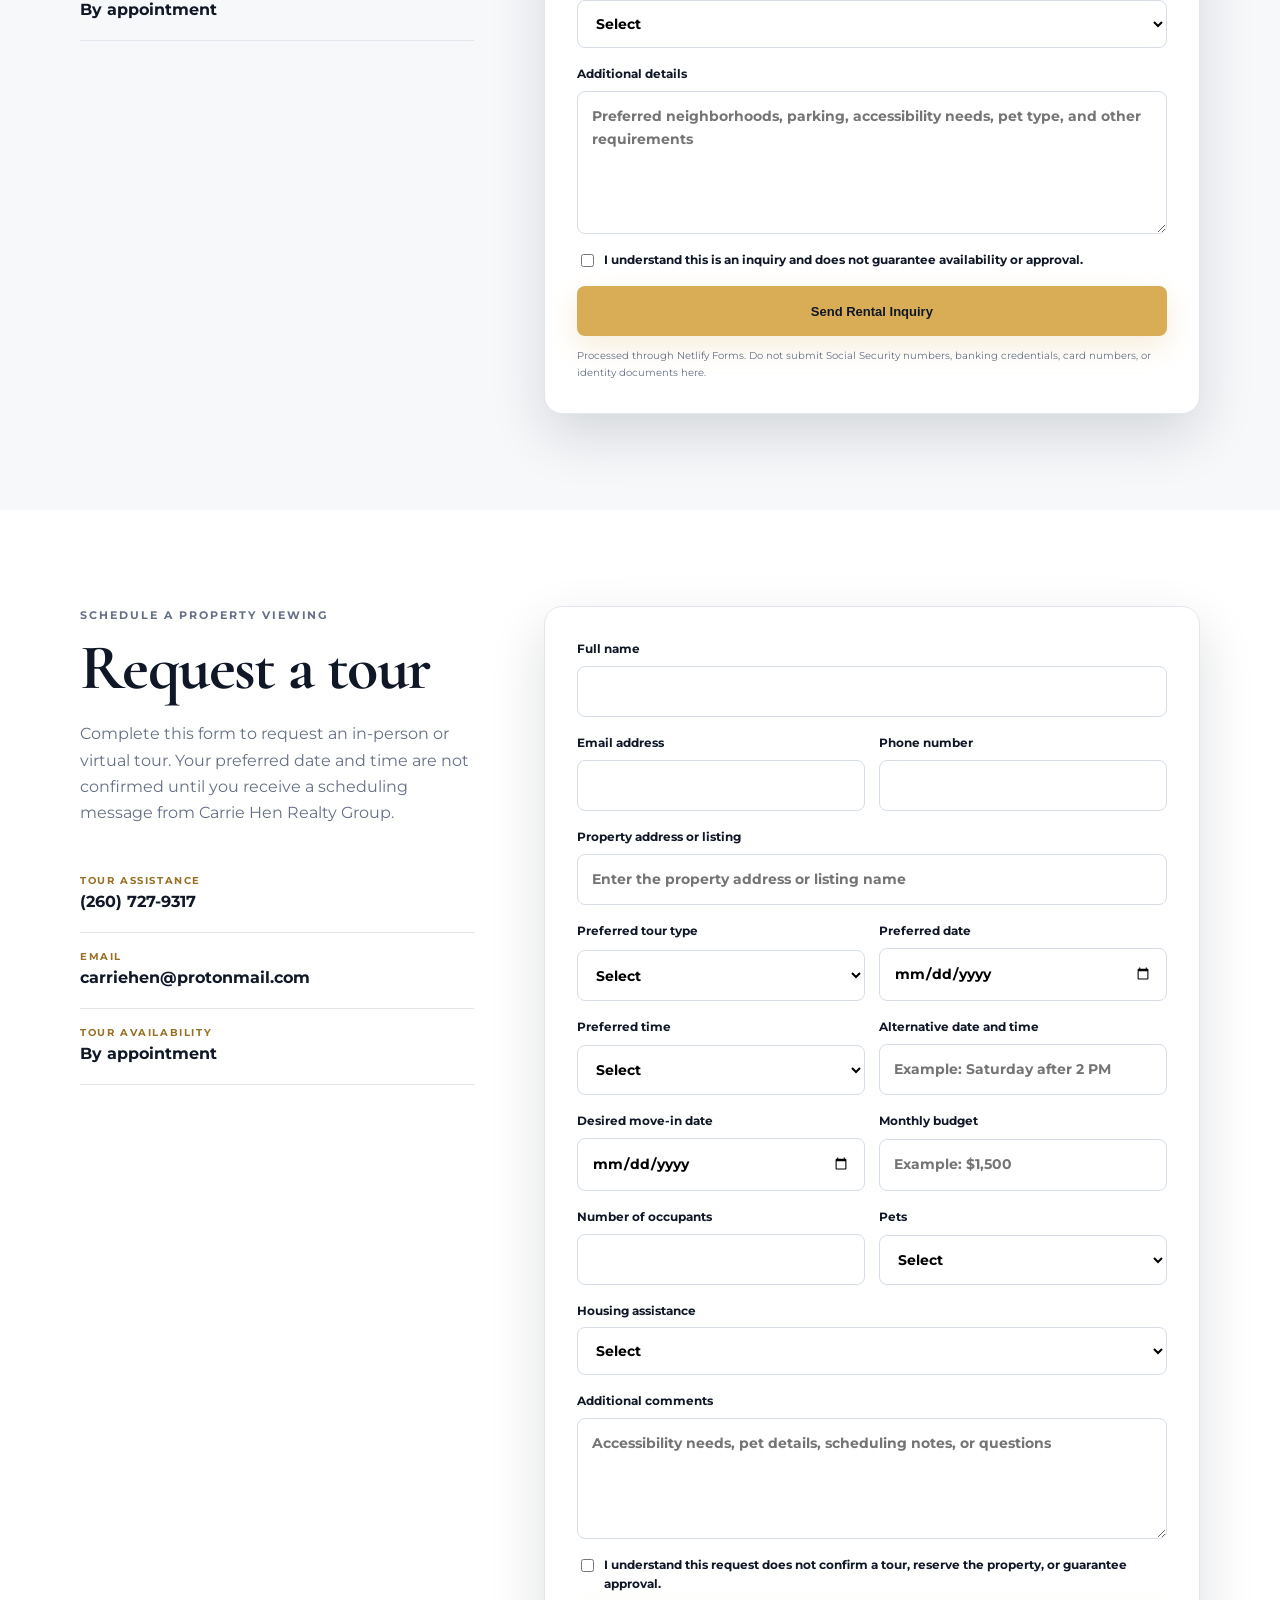
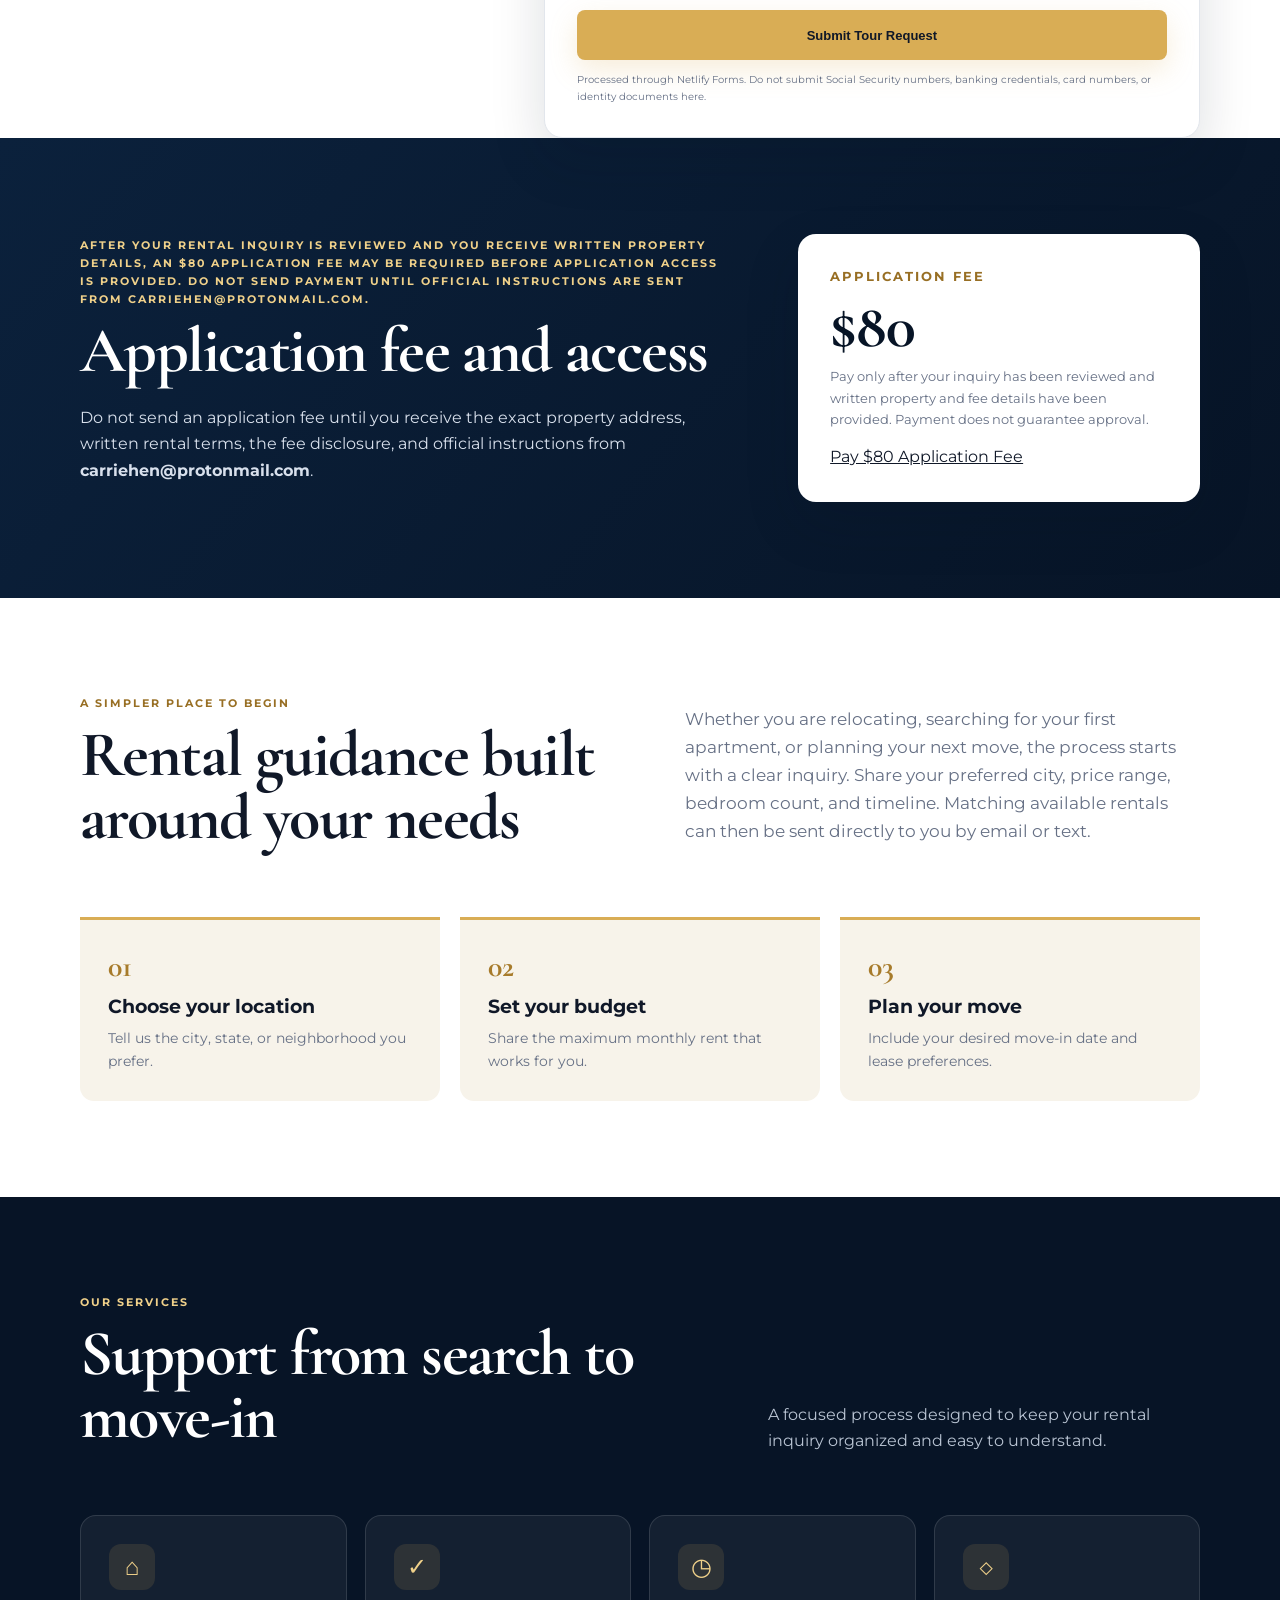
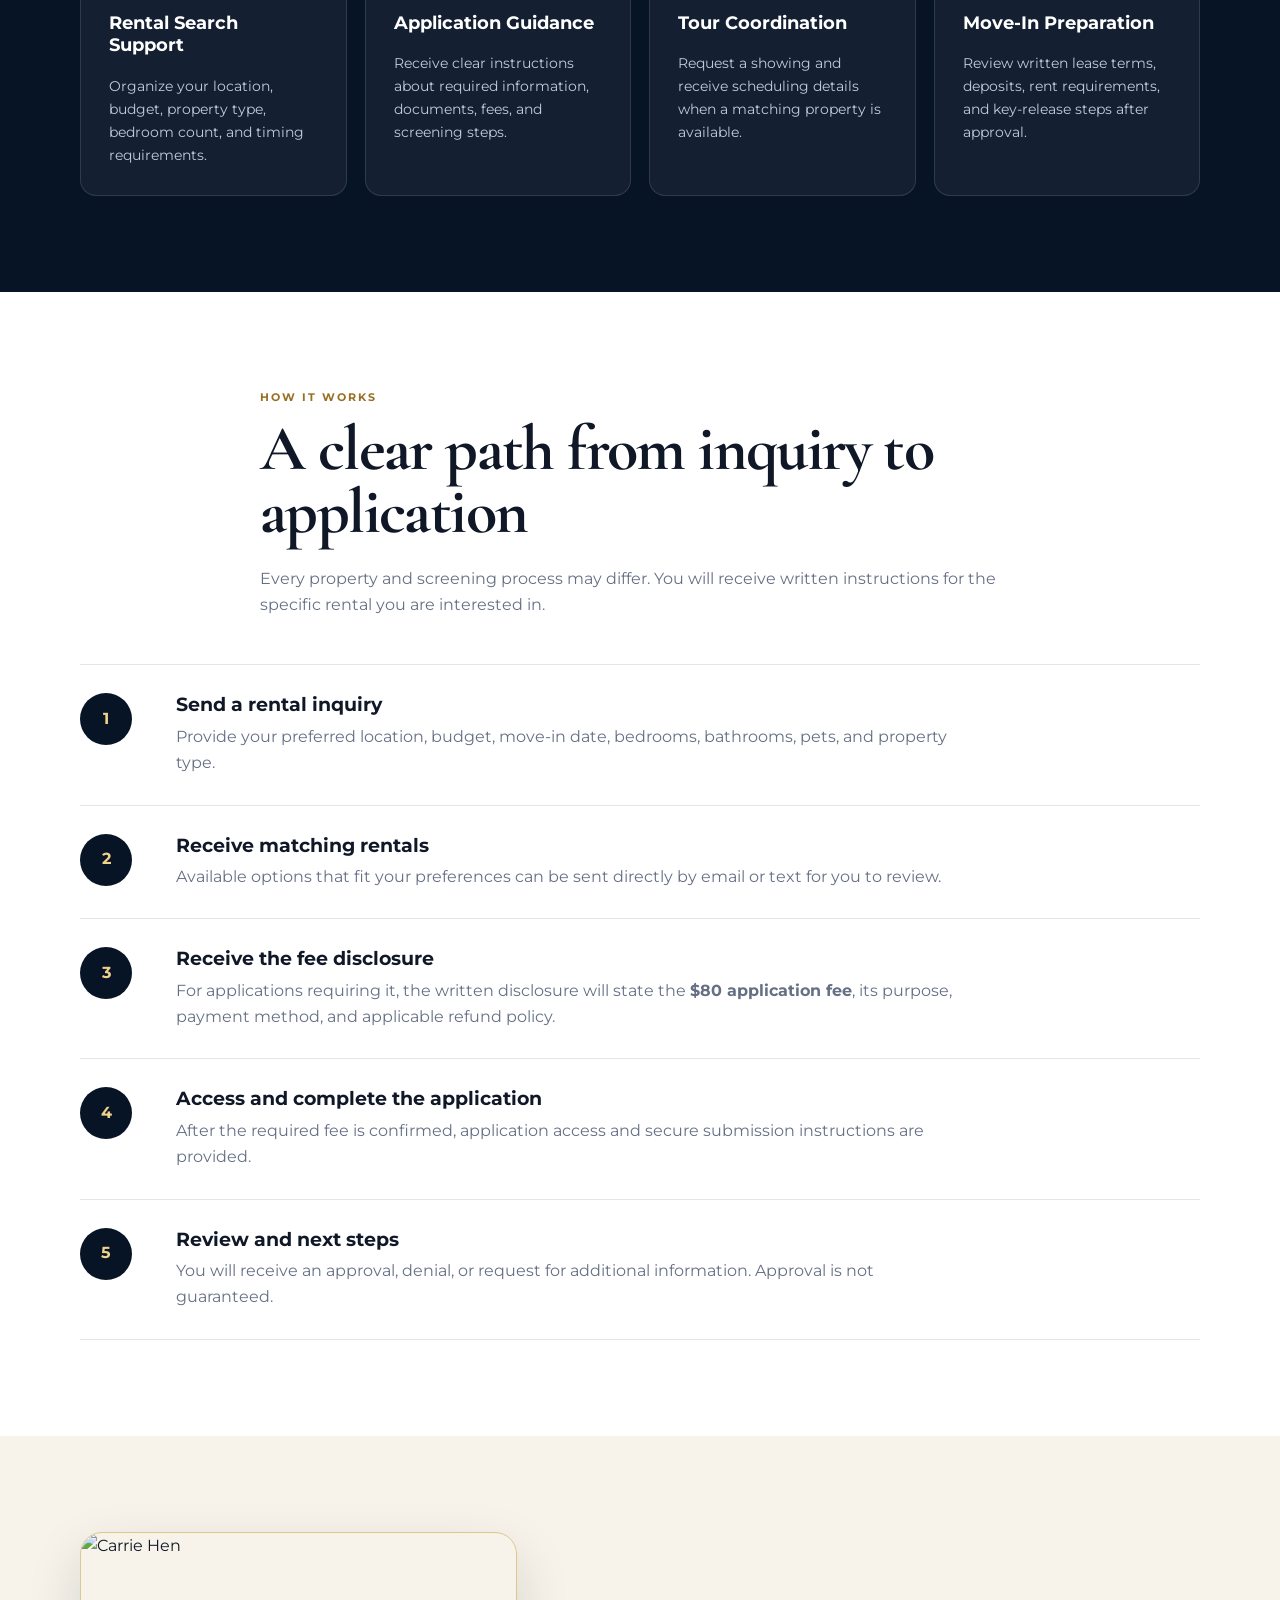
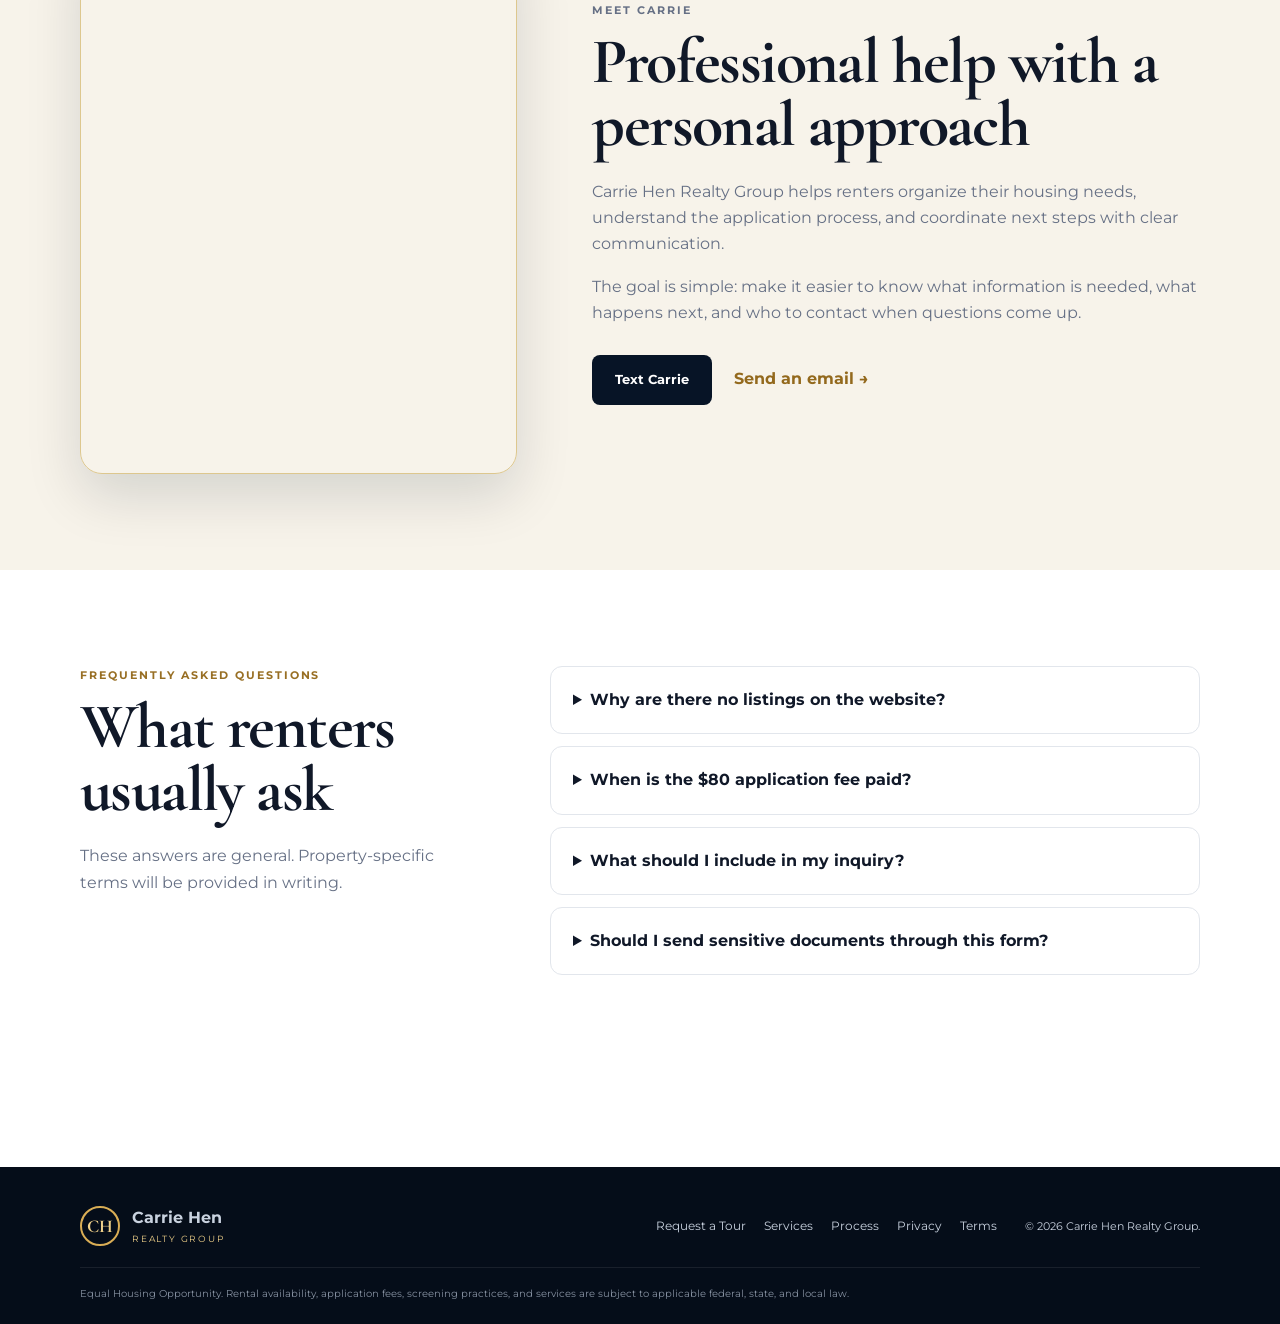
==== commit 41361d6d: "Update index.html" ====
--- a/index.html
+++ b/index.html
@@ -158,7 +158,9 @@
 <small>Application fee</small>
 <strong>$80</strong>
 <p>Pay only after your inquiry has been reviewed and written property and fee details have been provided. Payment does not guarantee approval.</p>
-<a class="button button-primary full" href="mailto:carriehen@protonmail.com?subject=Rental%20Application%20Request&amp;body=Full%20name%3A%0APhone%20number%3A%0AProperty%20of%20interest%3A%0ADesired%20move-in%20date%3A">Request Application Details</a>
+<a href="https://buy.stripe.com/8x27sL7133v3dkC1gyg7e01" class="...">
+  Pay $80 Application Fee
+</a>
 </div>
 </div>
 </section>
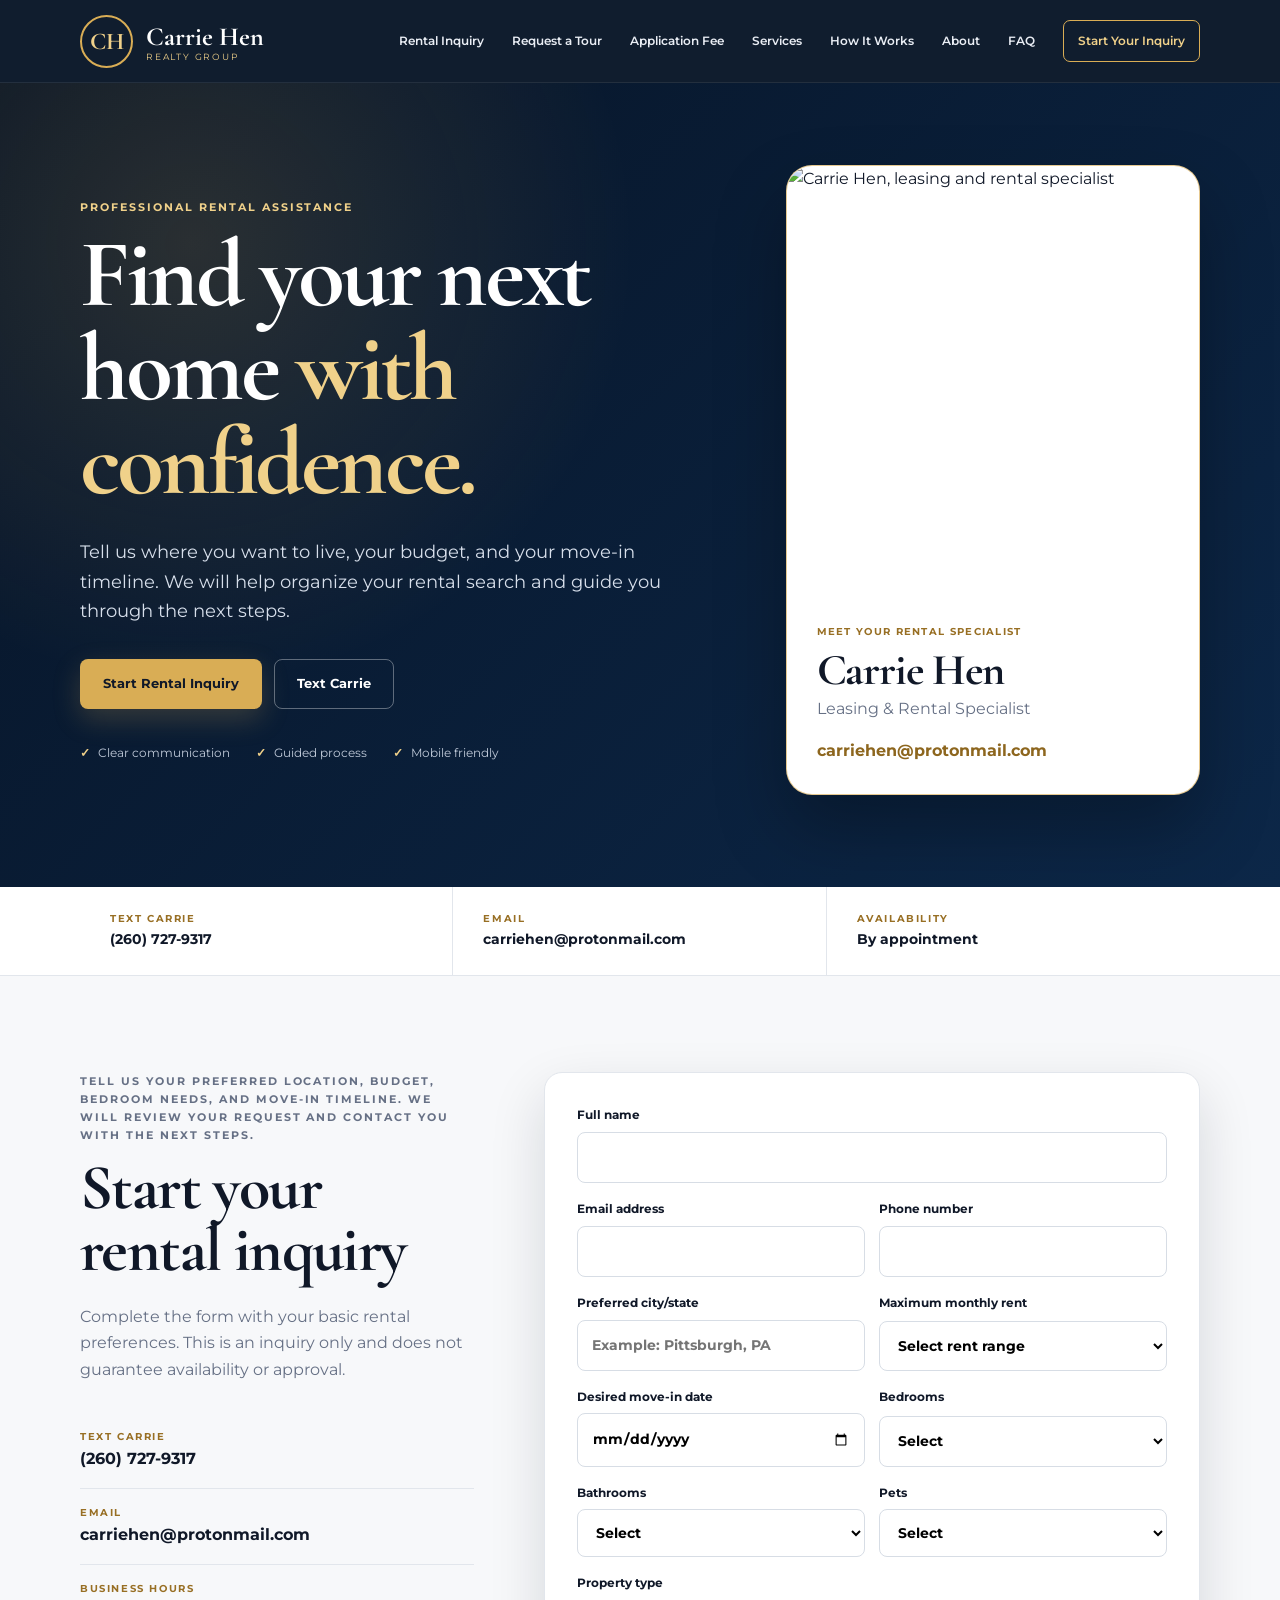
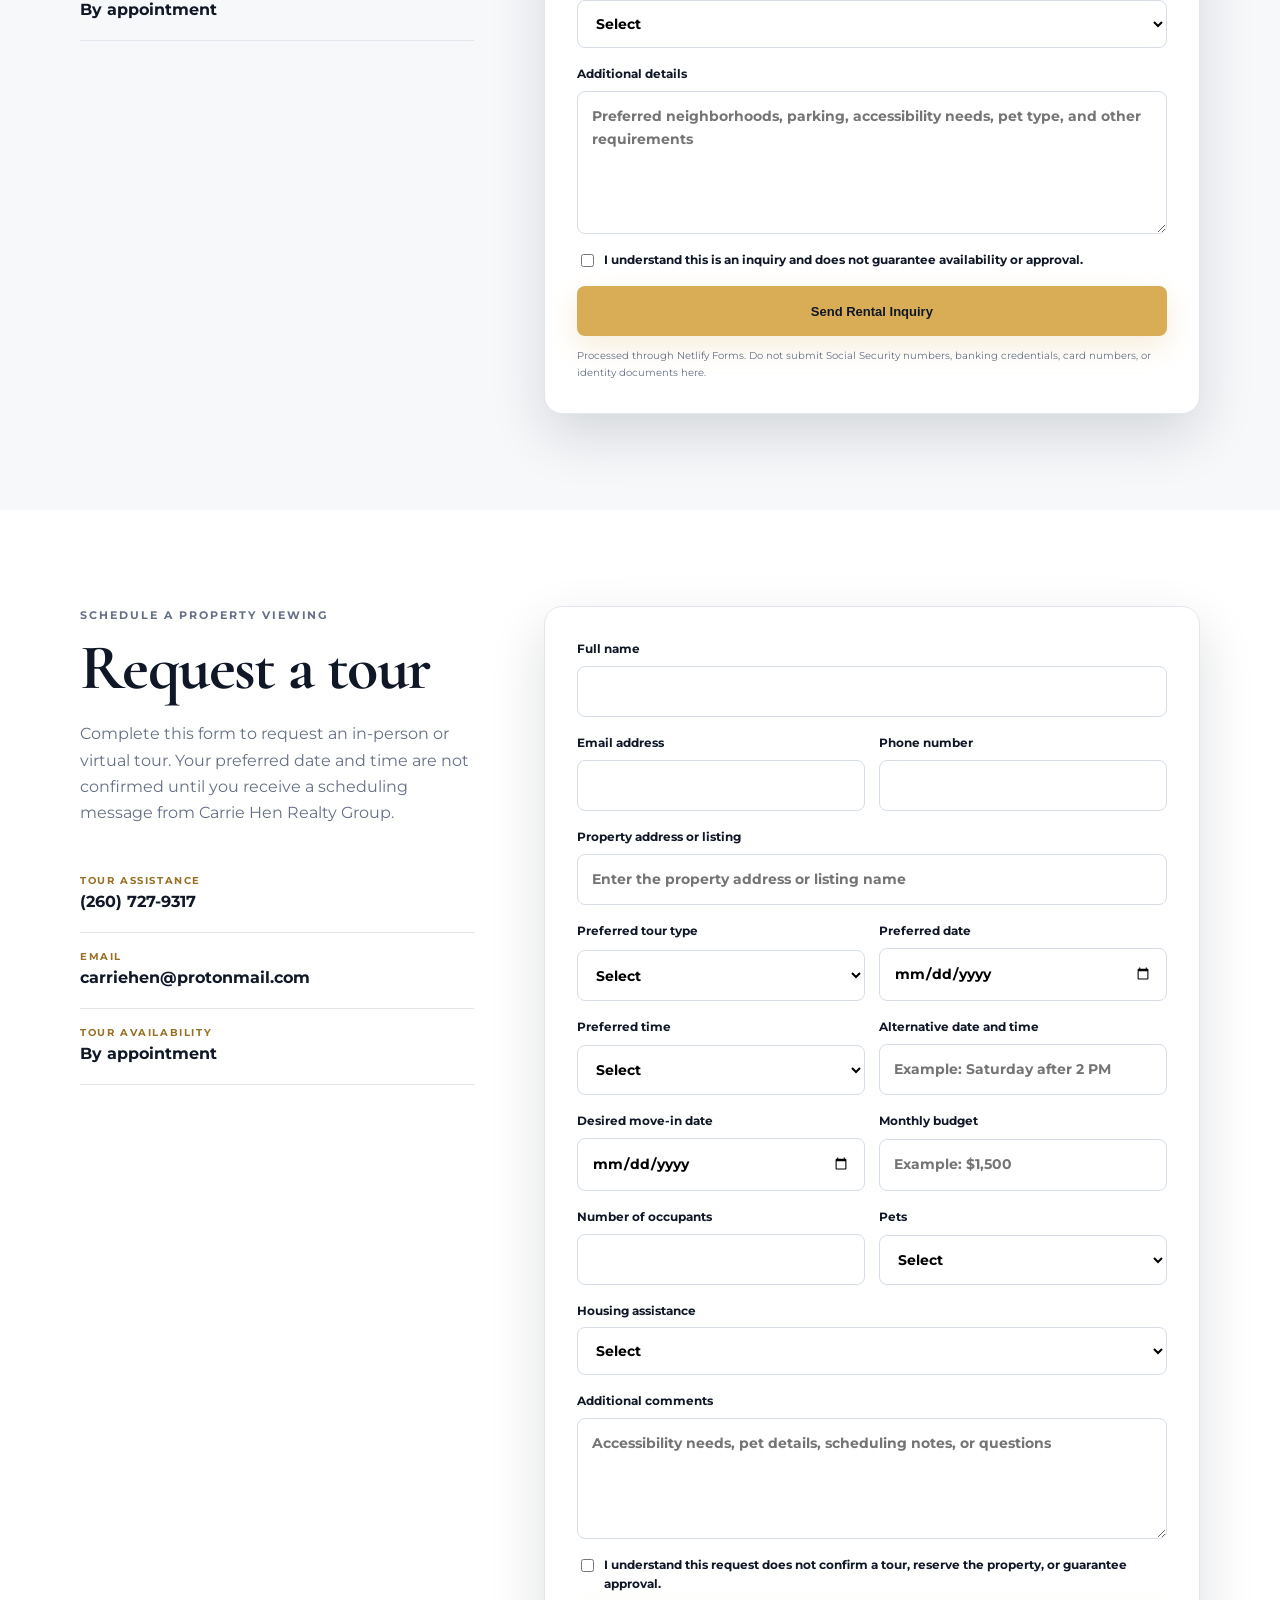
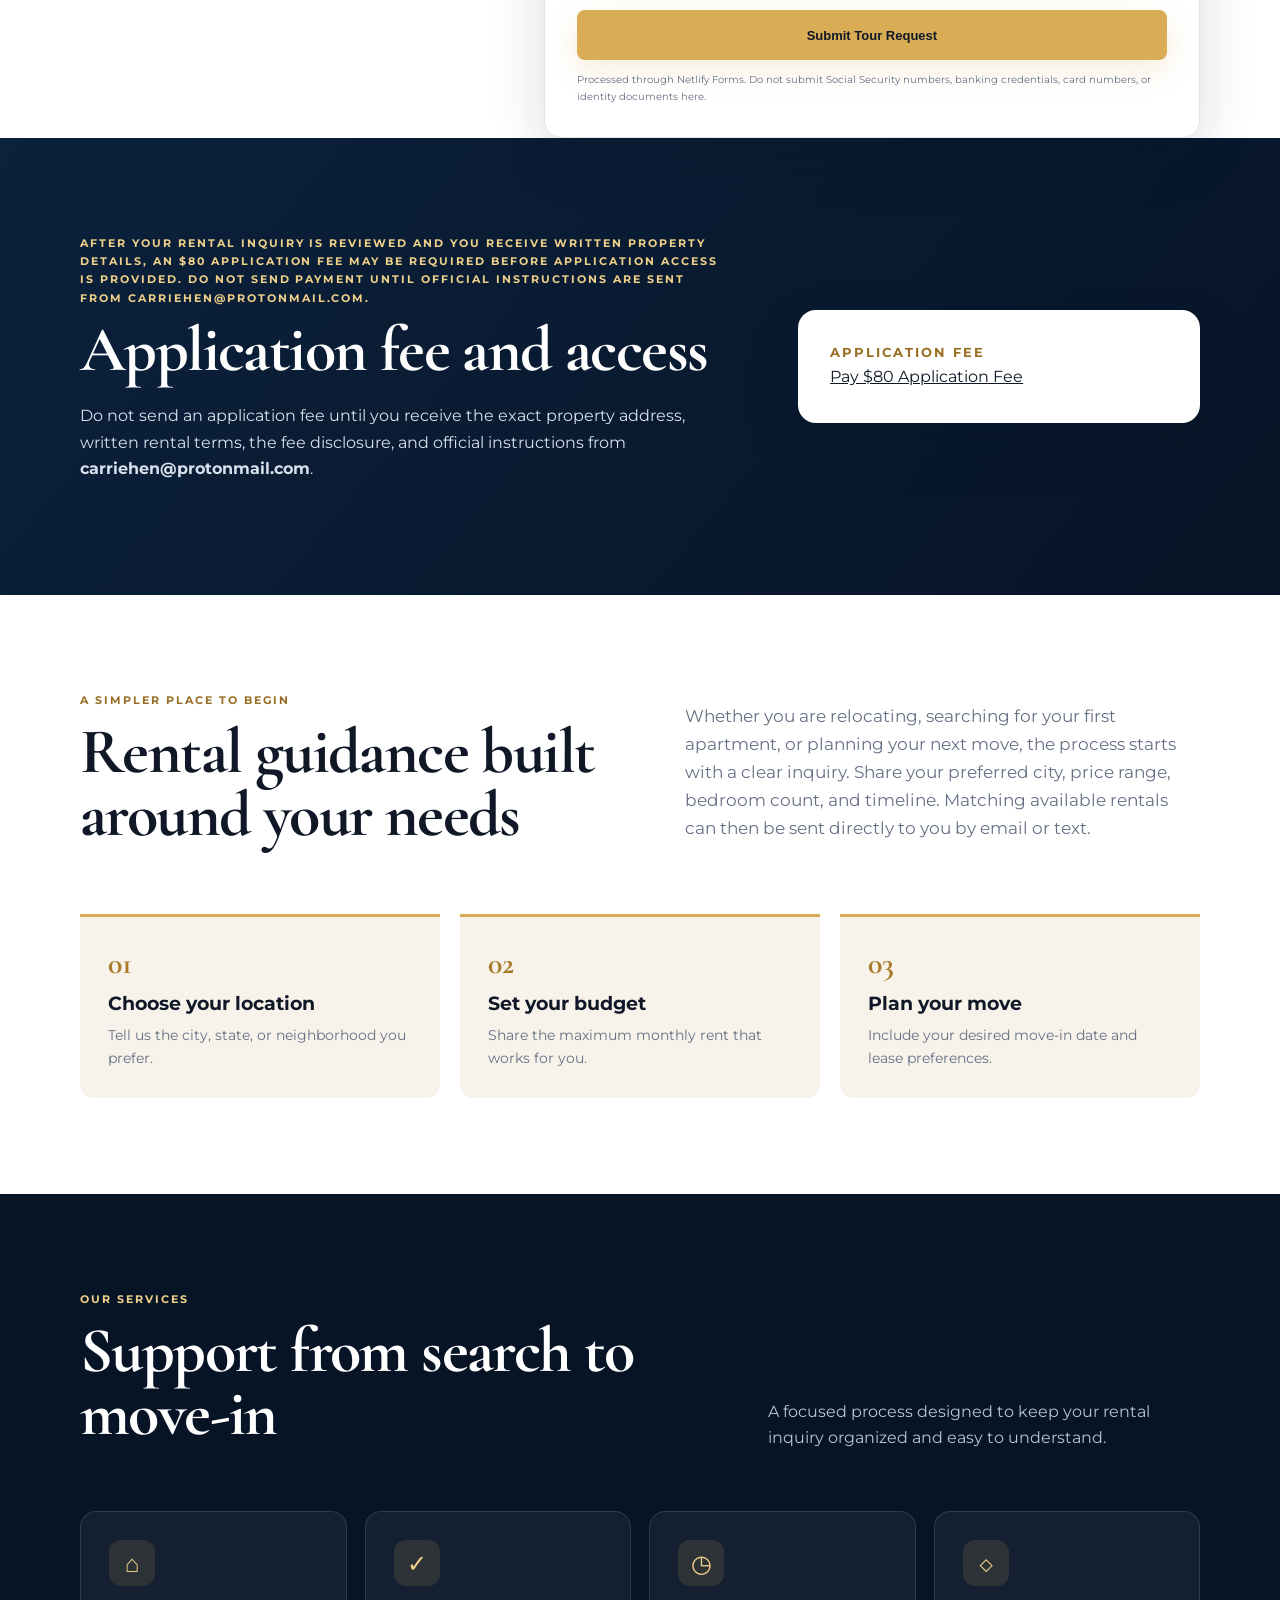
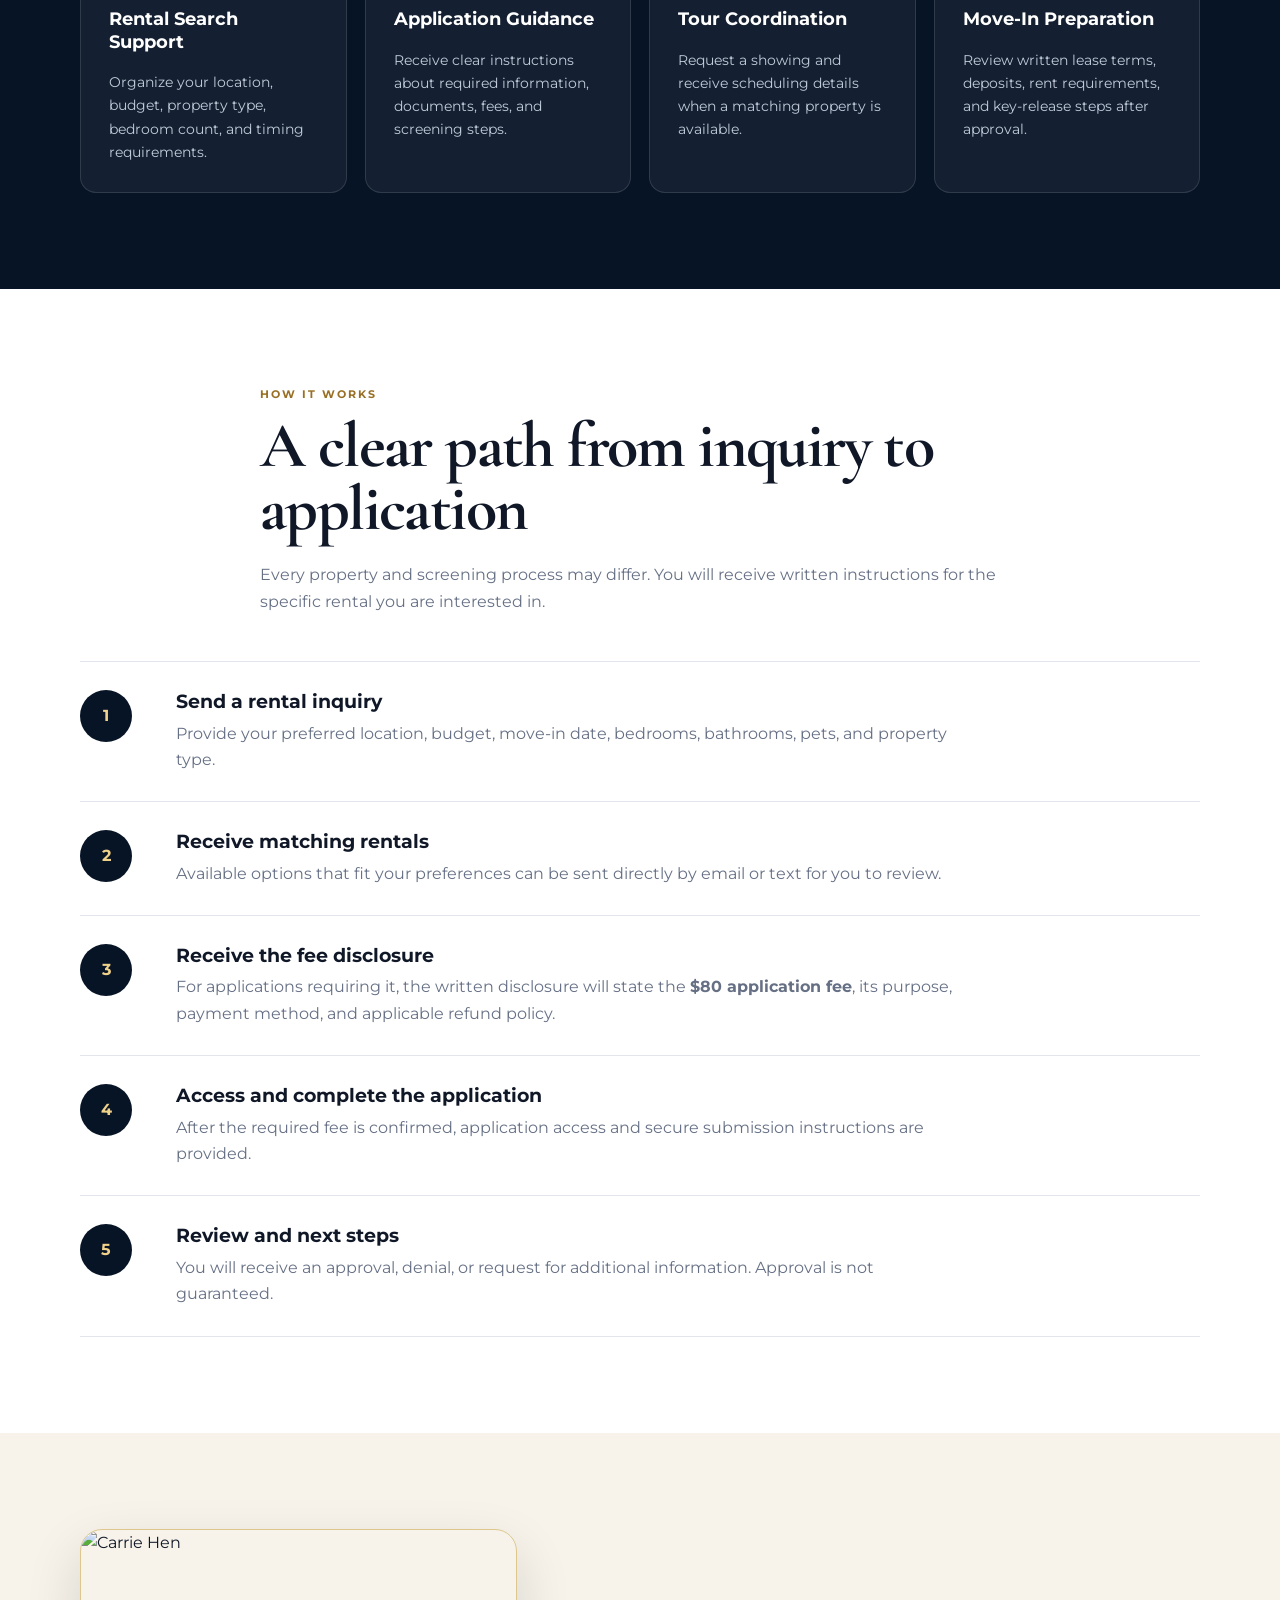
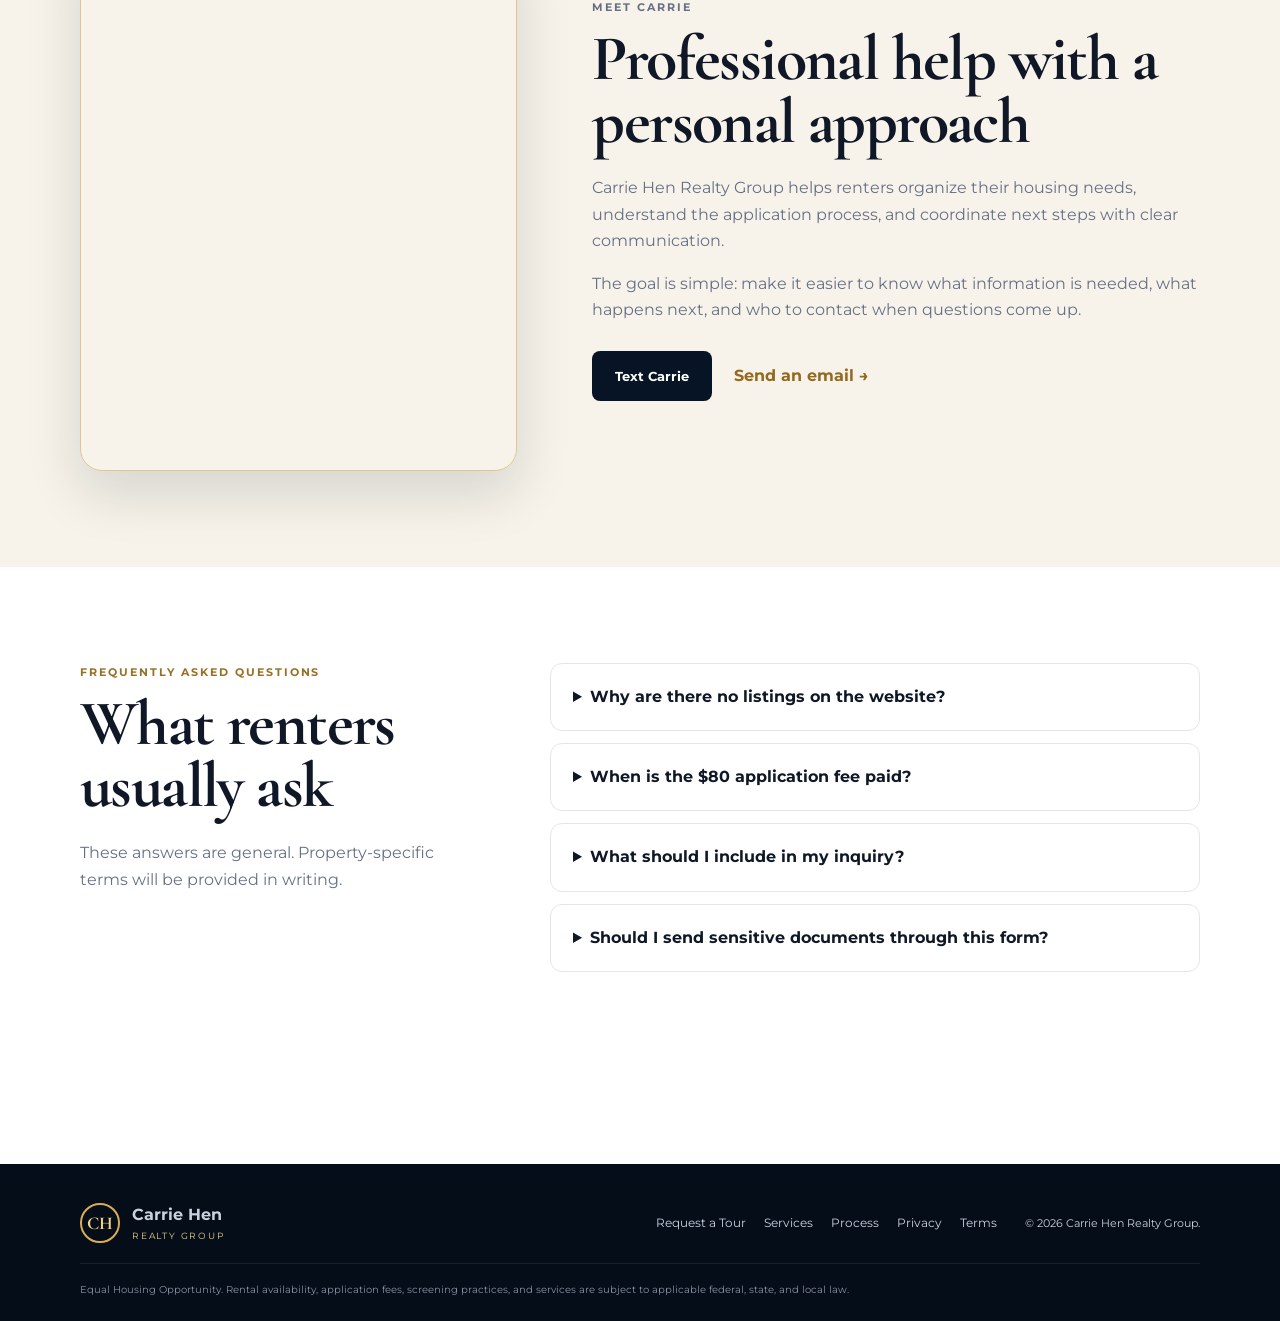
==== commit 41d8a357: "Remove application fee amount from index.html Removed the application fee amount from the fee card s" ====
--- a/index.html
+++ b/index.html
@@ -156,8 +156,6 @@
 </div>
 <div class="fee-card">
 <small>Application fee</small>
-<strong>$80</strong>
-<p>Pay only after your inquiry has been reviewed and written property and fee details have been provided. Payment does not guarantee approval.</p>
 <a href="https://buy.stripe.com/8x27sL7133v3dkC1gyg7e01" class="...">
   Pay $80 Application Fee
 </a>
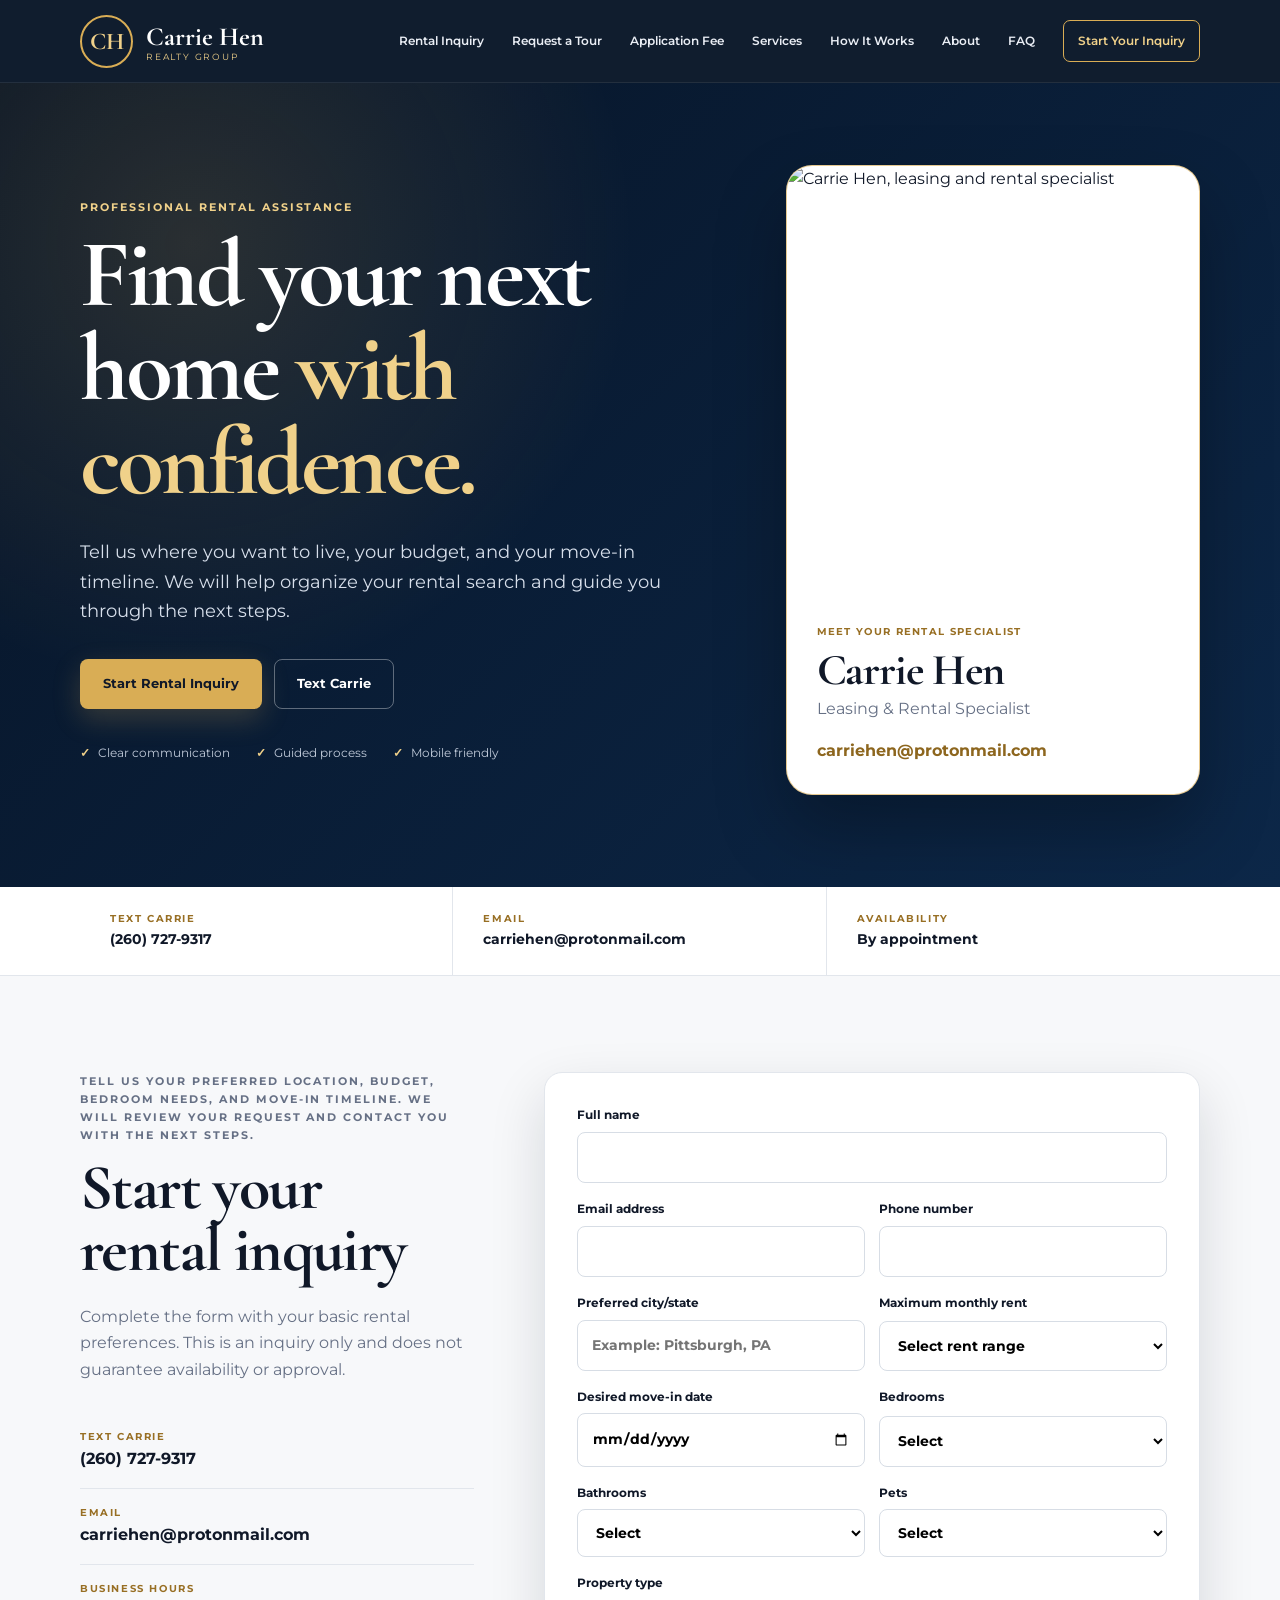
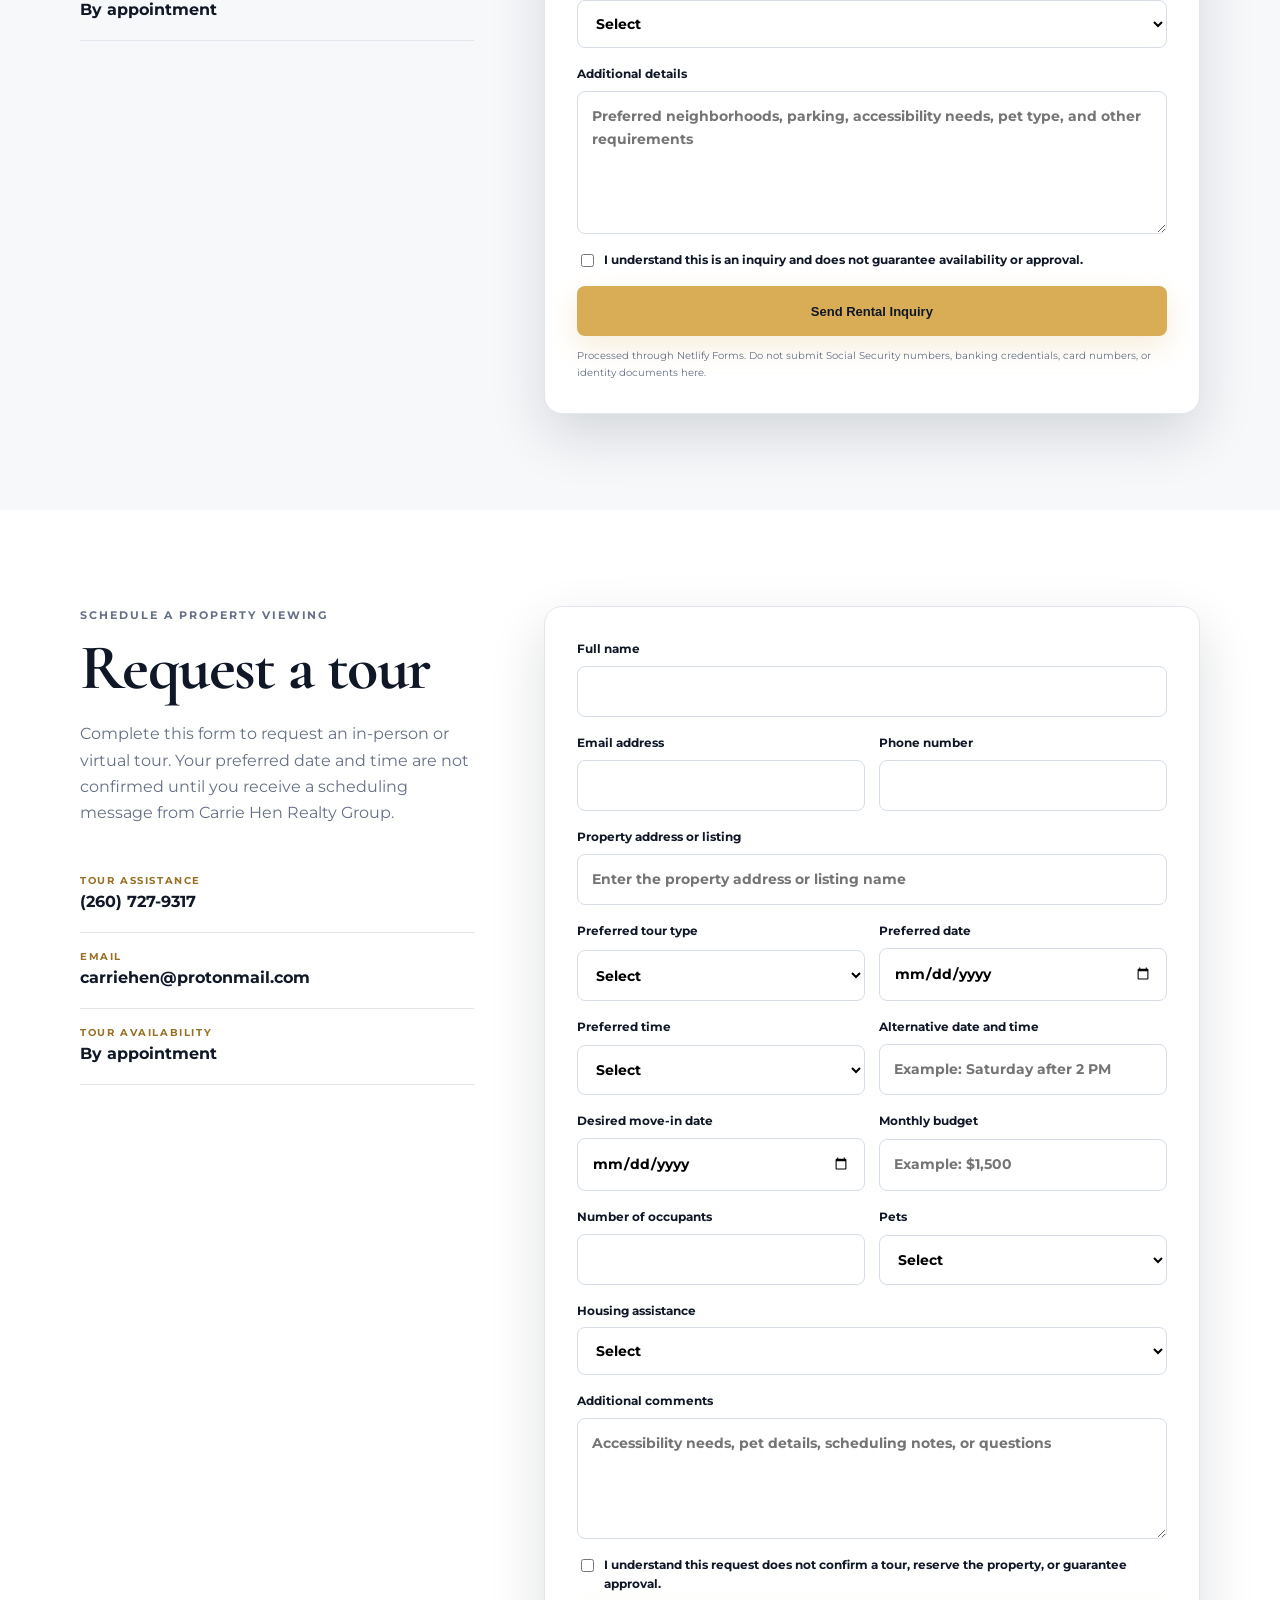
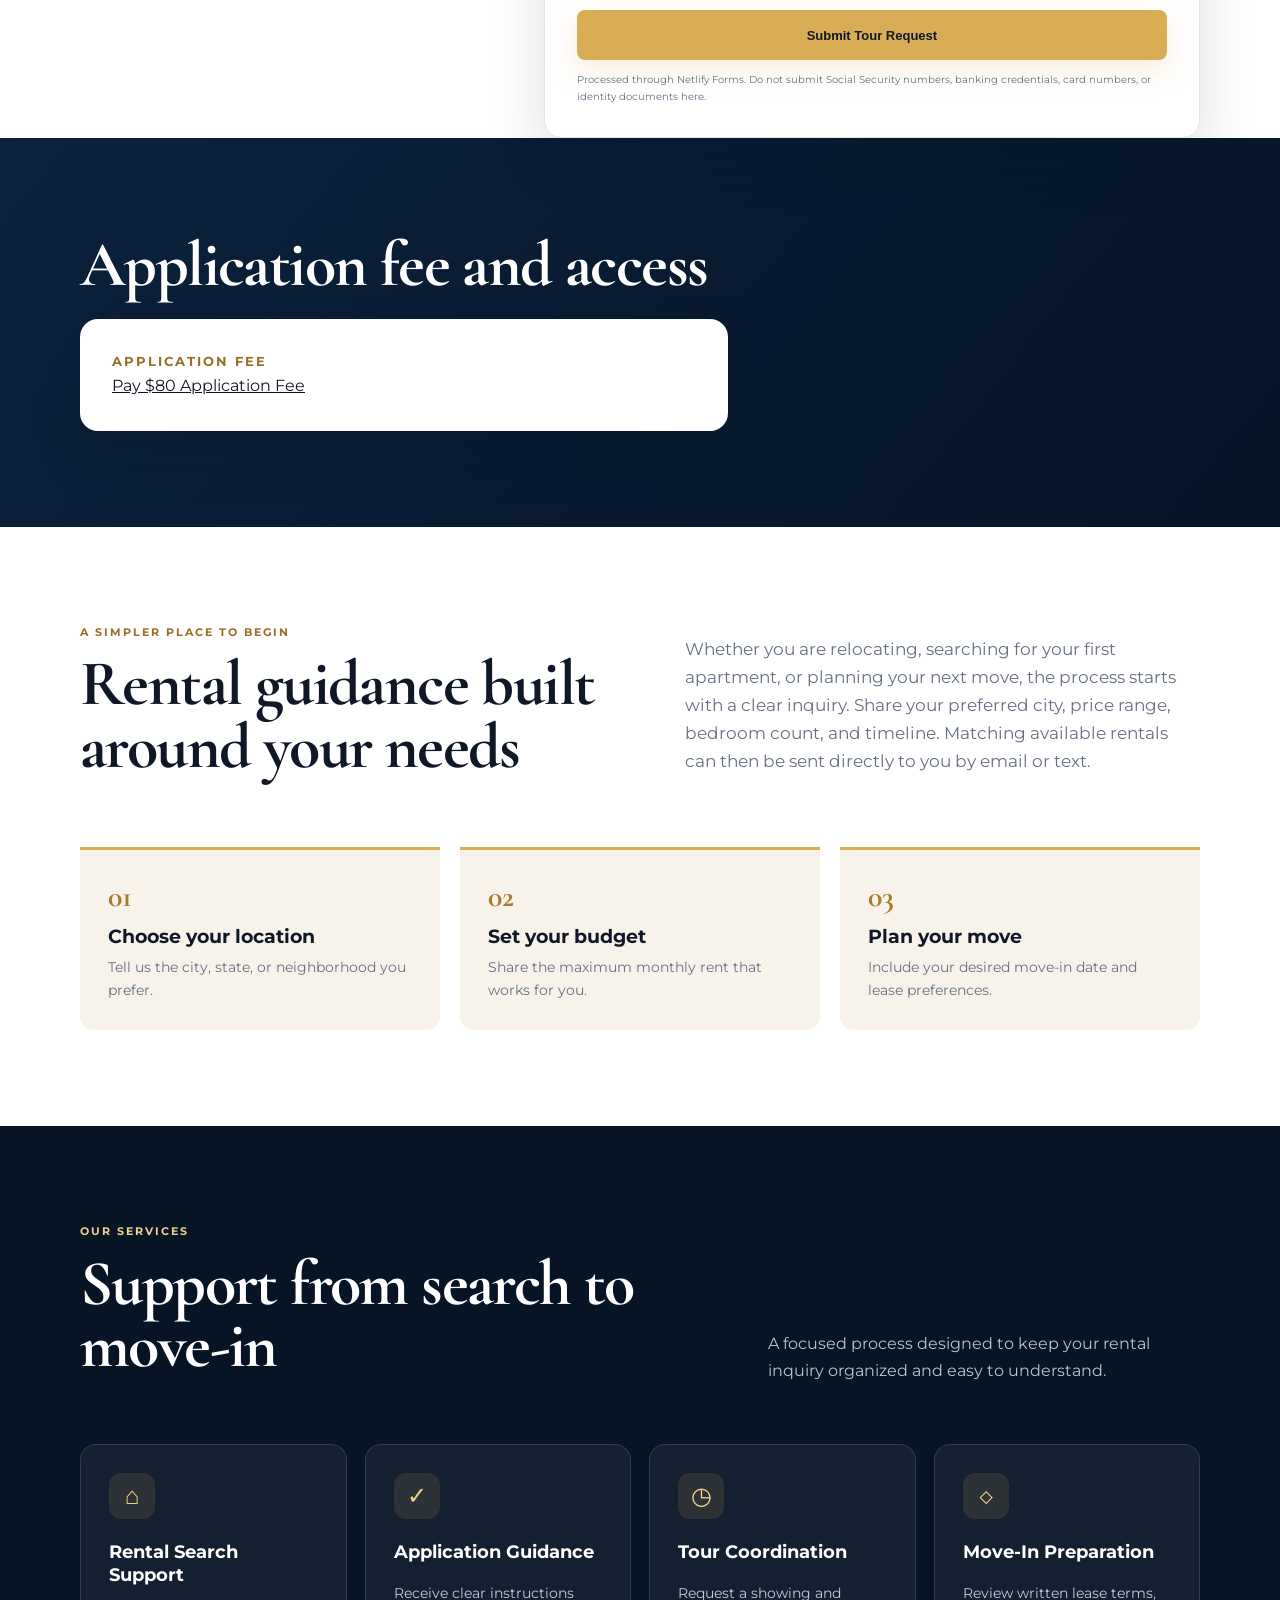
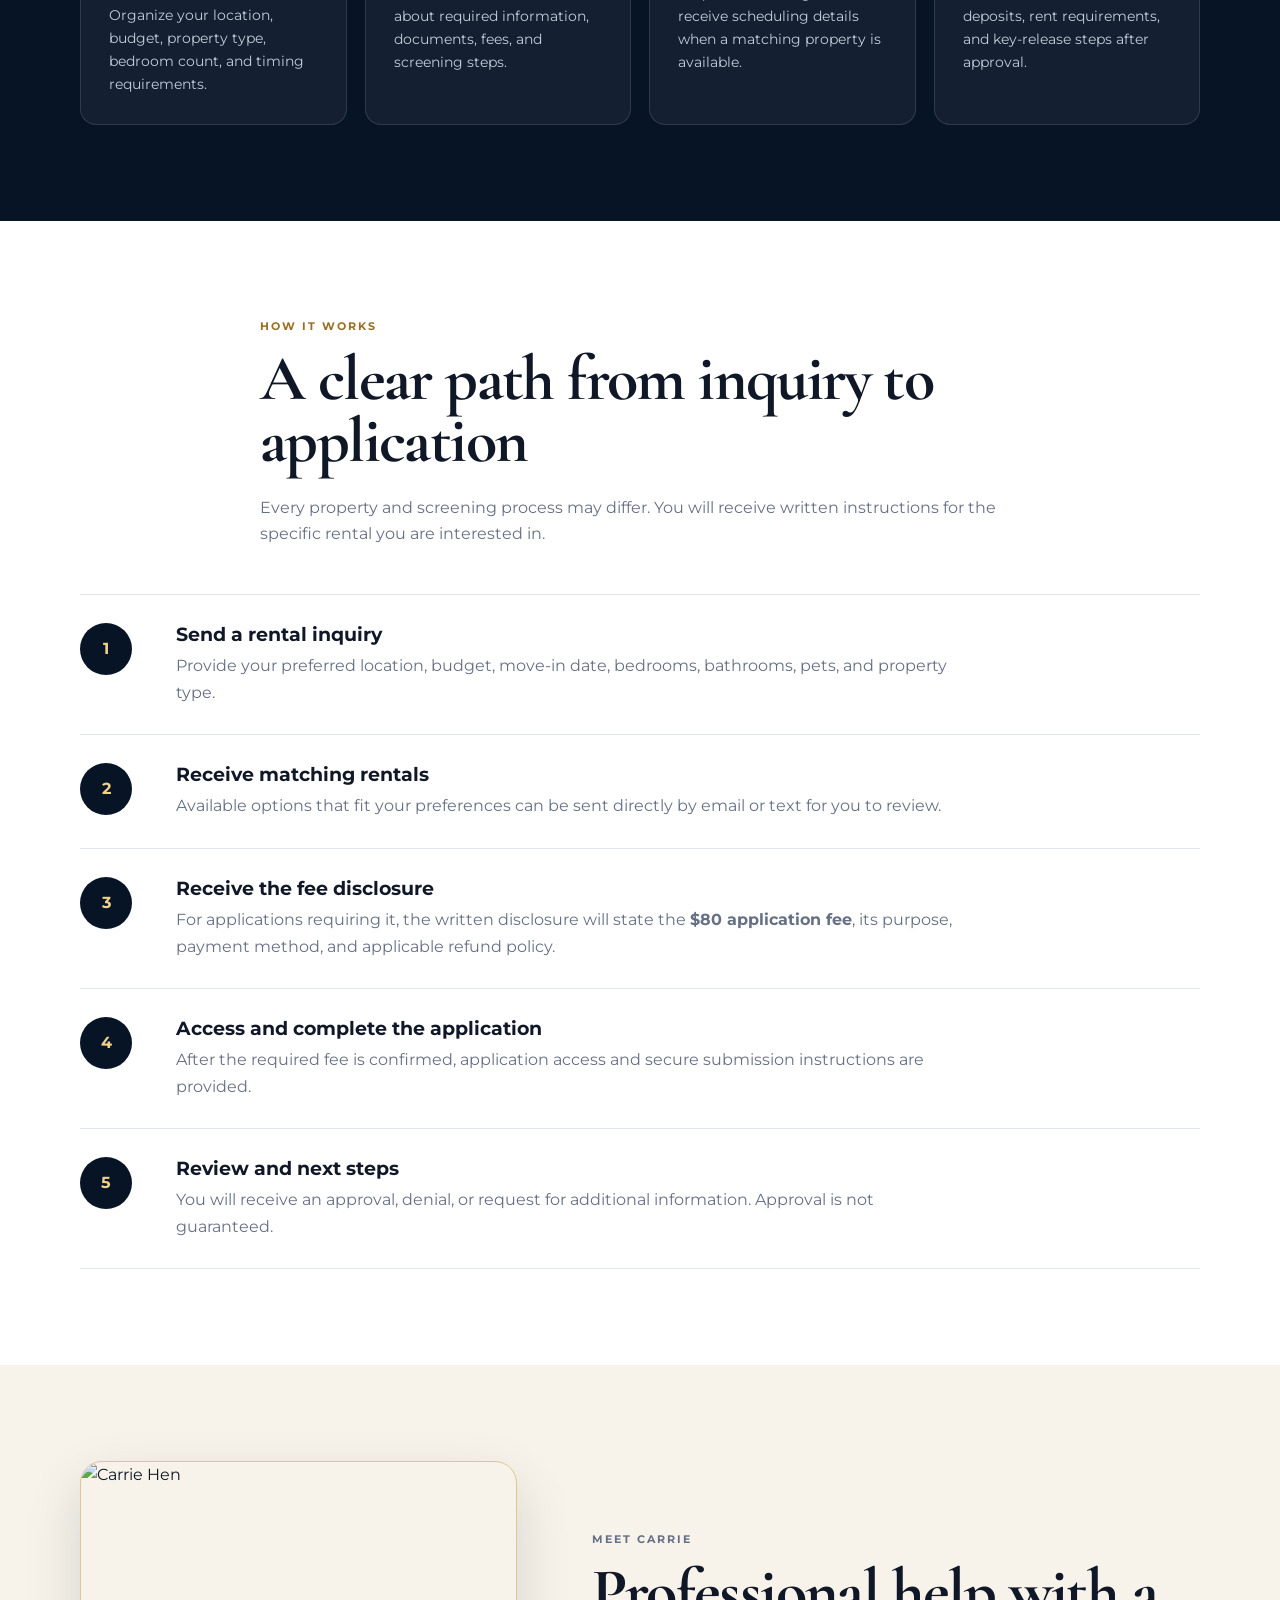
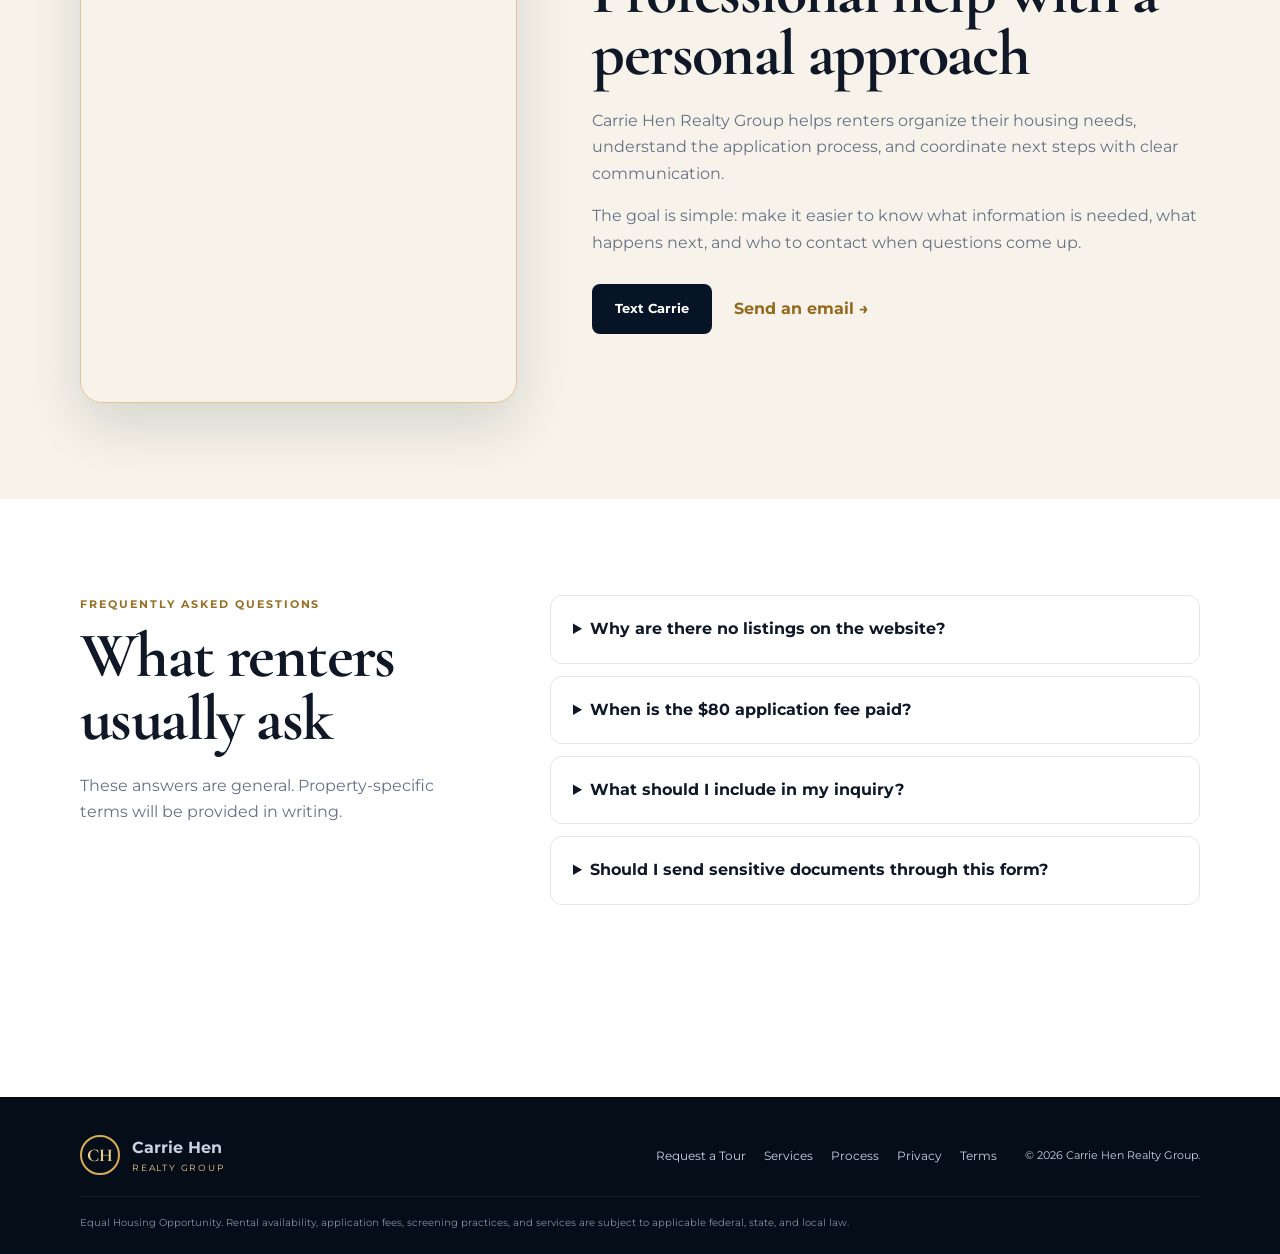
==== commit e10c94e0: "Remove application fee payment instructions Removed instructions regarding application fee payment a" ====
--- a/index.html
+++ b/index.html
@@ -150,10 +150,7 @@
 <section class="section application-banner" id="application">
 <div class="container application-banner-grid">
 <div>
-<p class="eyebrow light">After your rental inquiry is reviewed and you receive written property details, an <strong>$80 application fee</strong> may be required before application access is provided. Do not send payment until official instructions are sent from <strong>carriehen@protonmail.com</strong>.</p>
 <h2 class="light">Application fee and access</h2>
-<p>Do not send an application fee until you receive the exact property address, written rental terms, the fee disclosure, and official instructions from <strong>carriehen@protonmail.com</strong>.</p>
-</div>
 <div class="fee-card">
 <small>Application fee</small>
 <a href="https://buy.stripe.com/8x27sL7133v3dkC1gyg7e01" class="...">
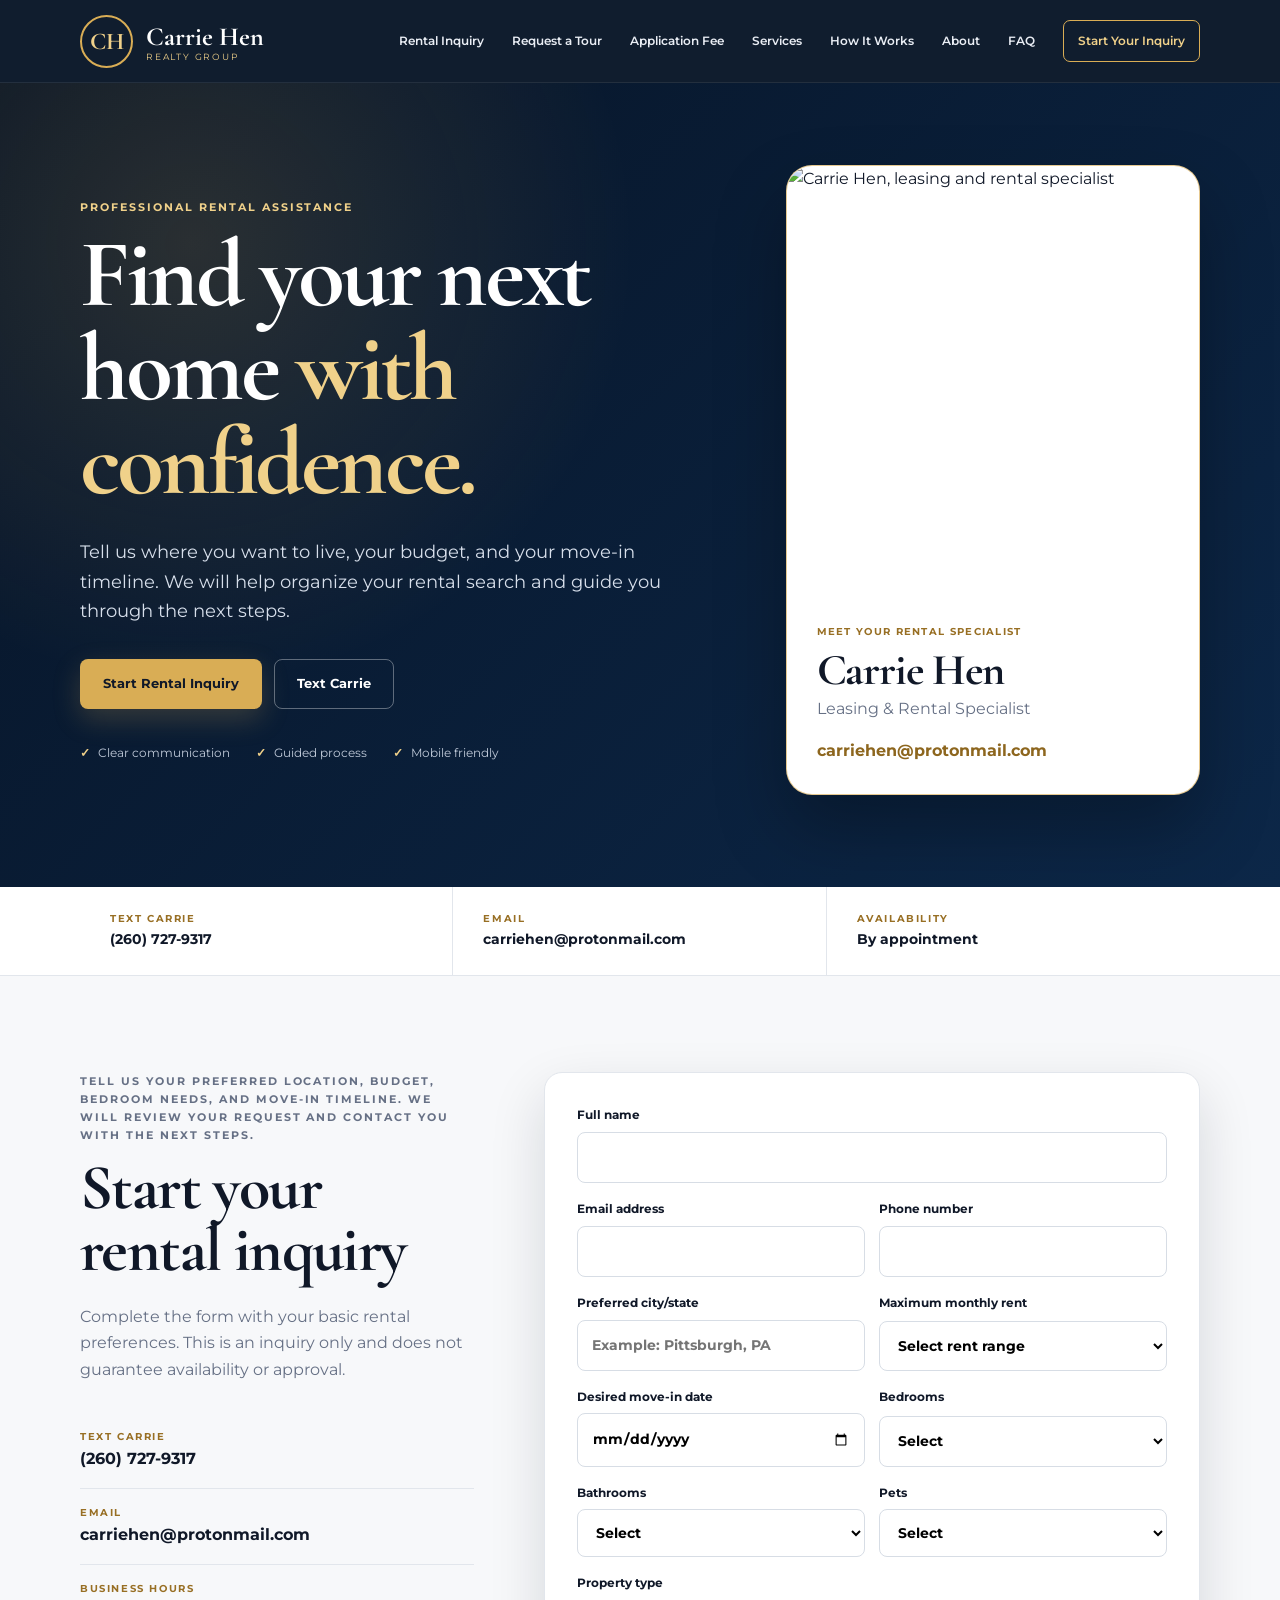
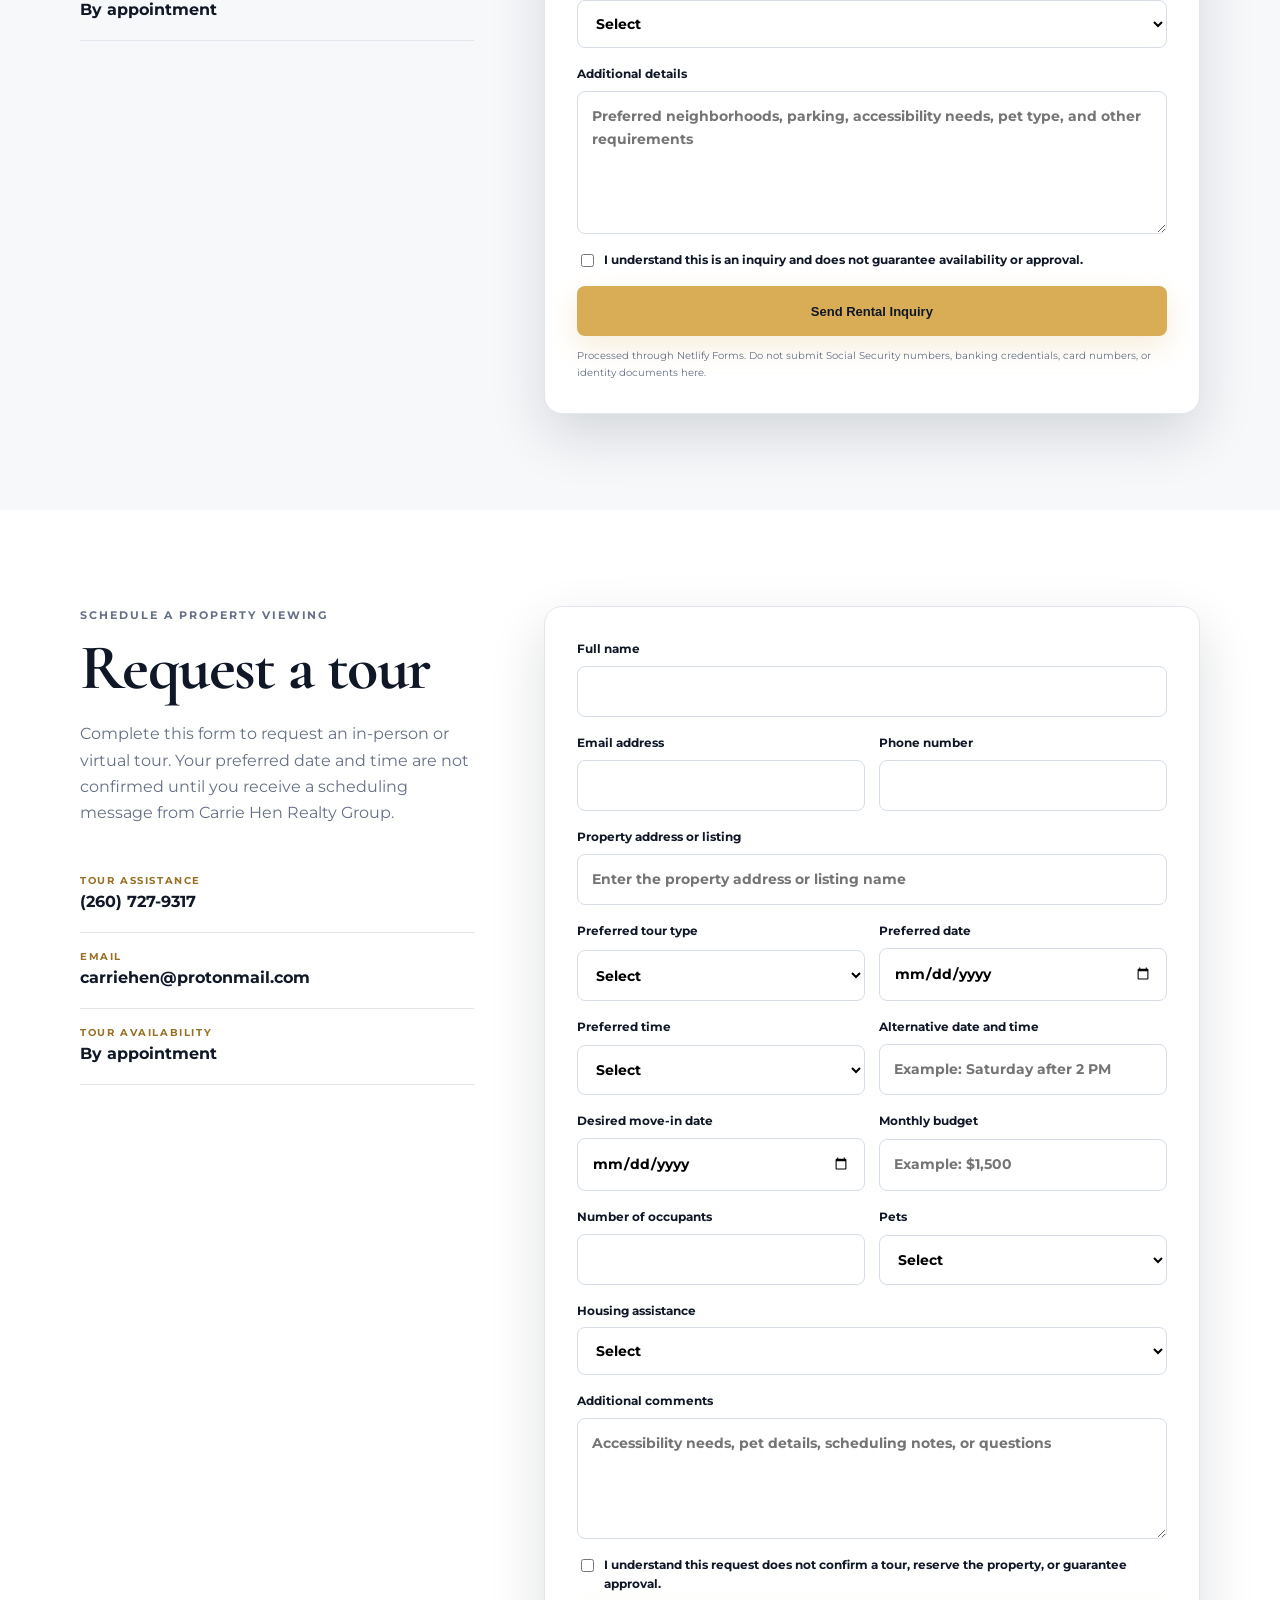
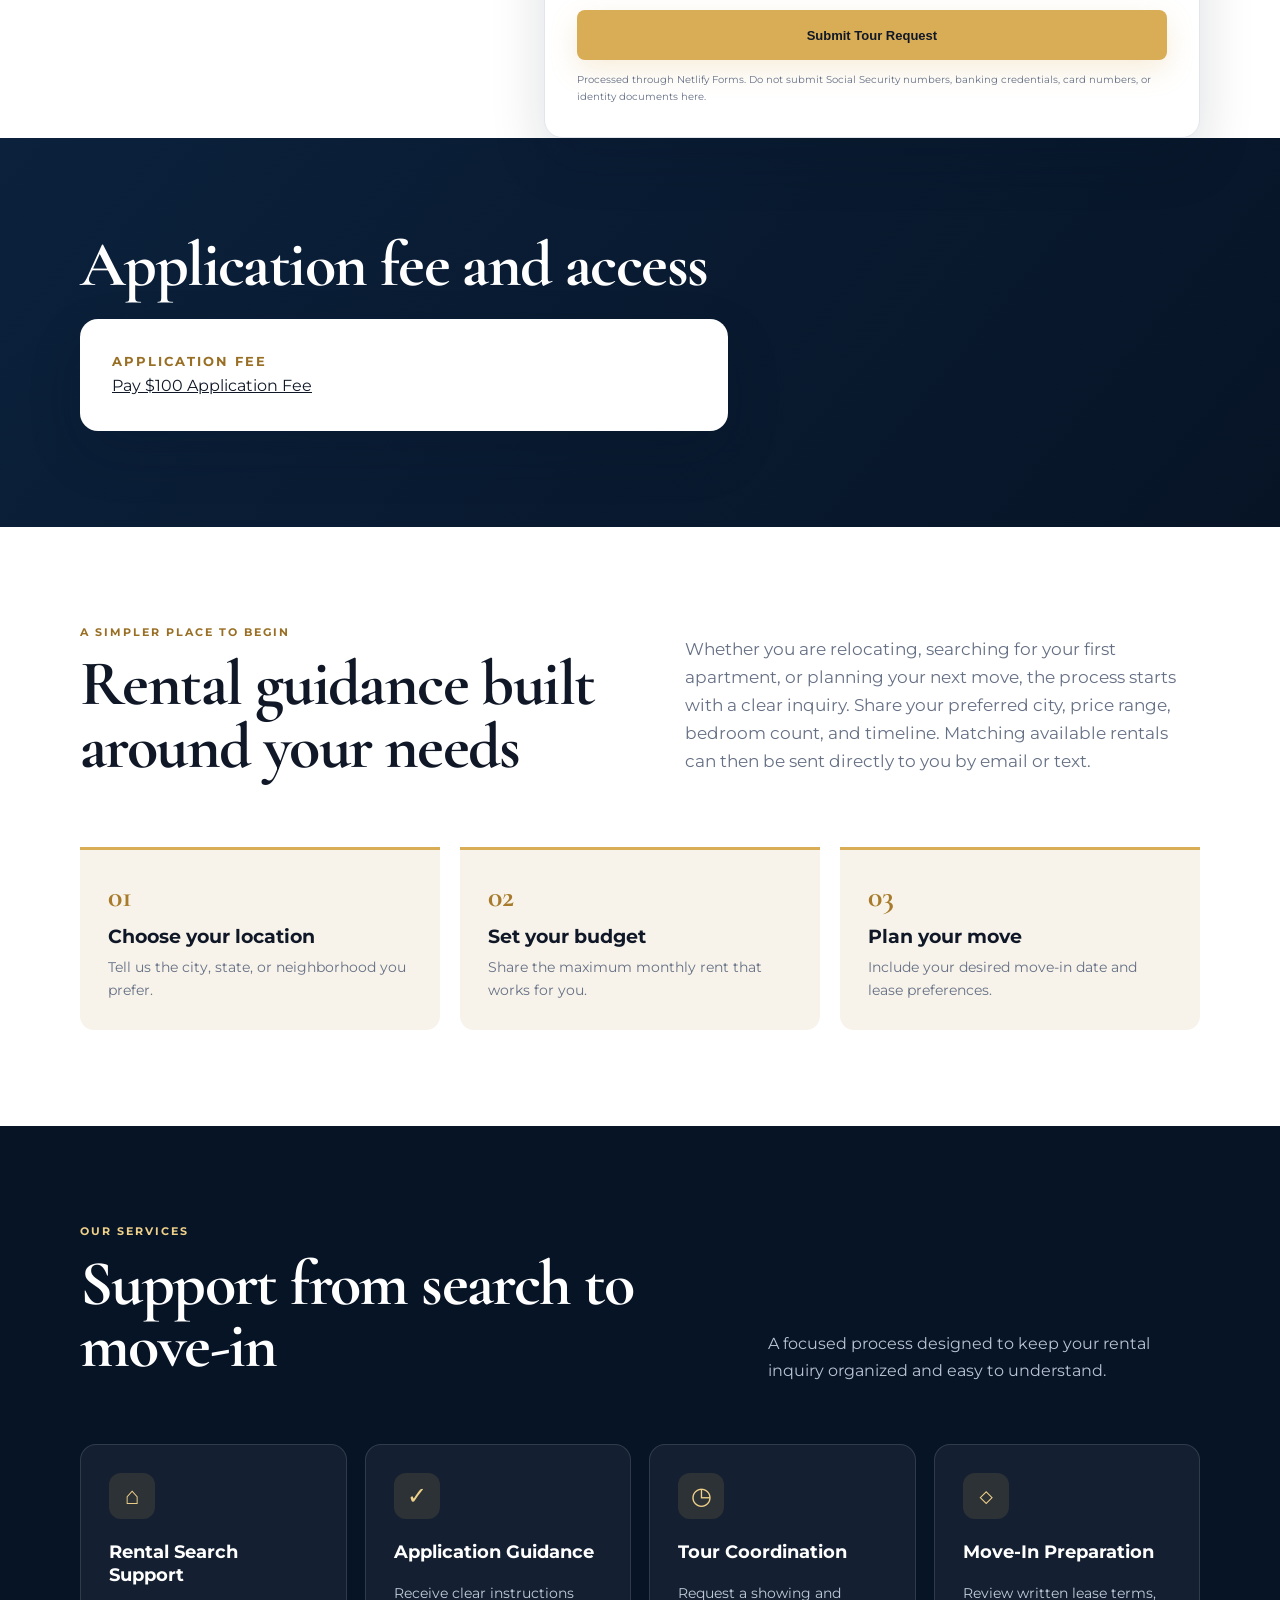
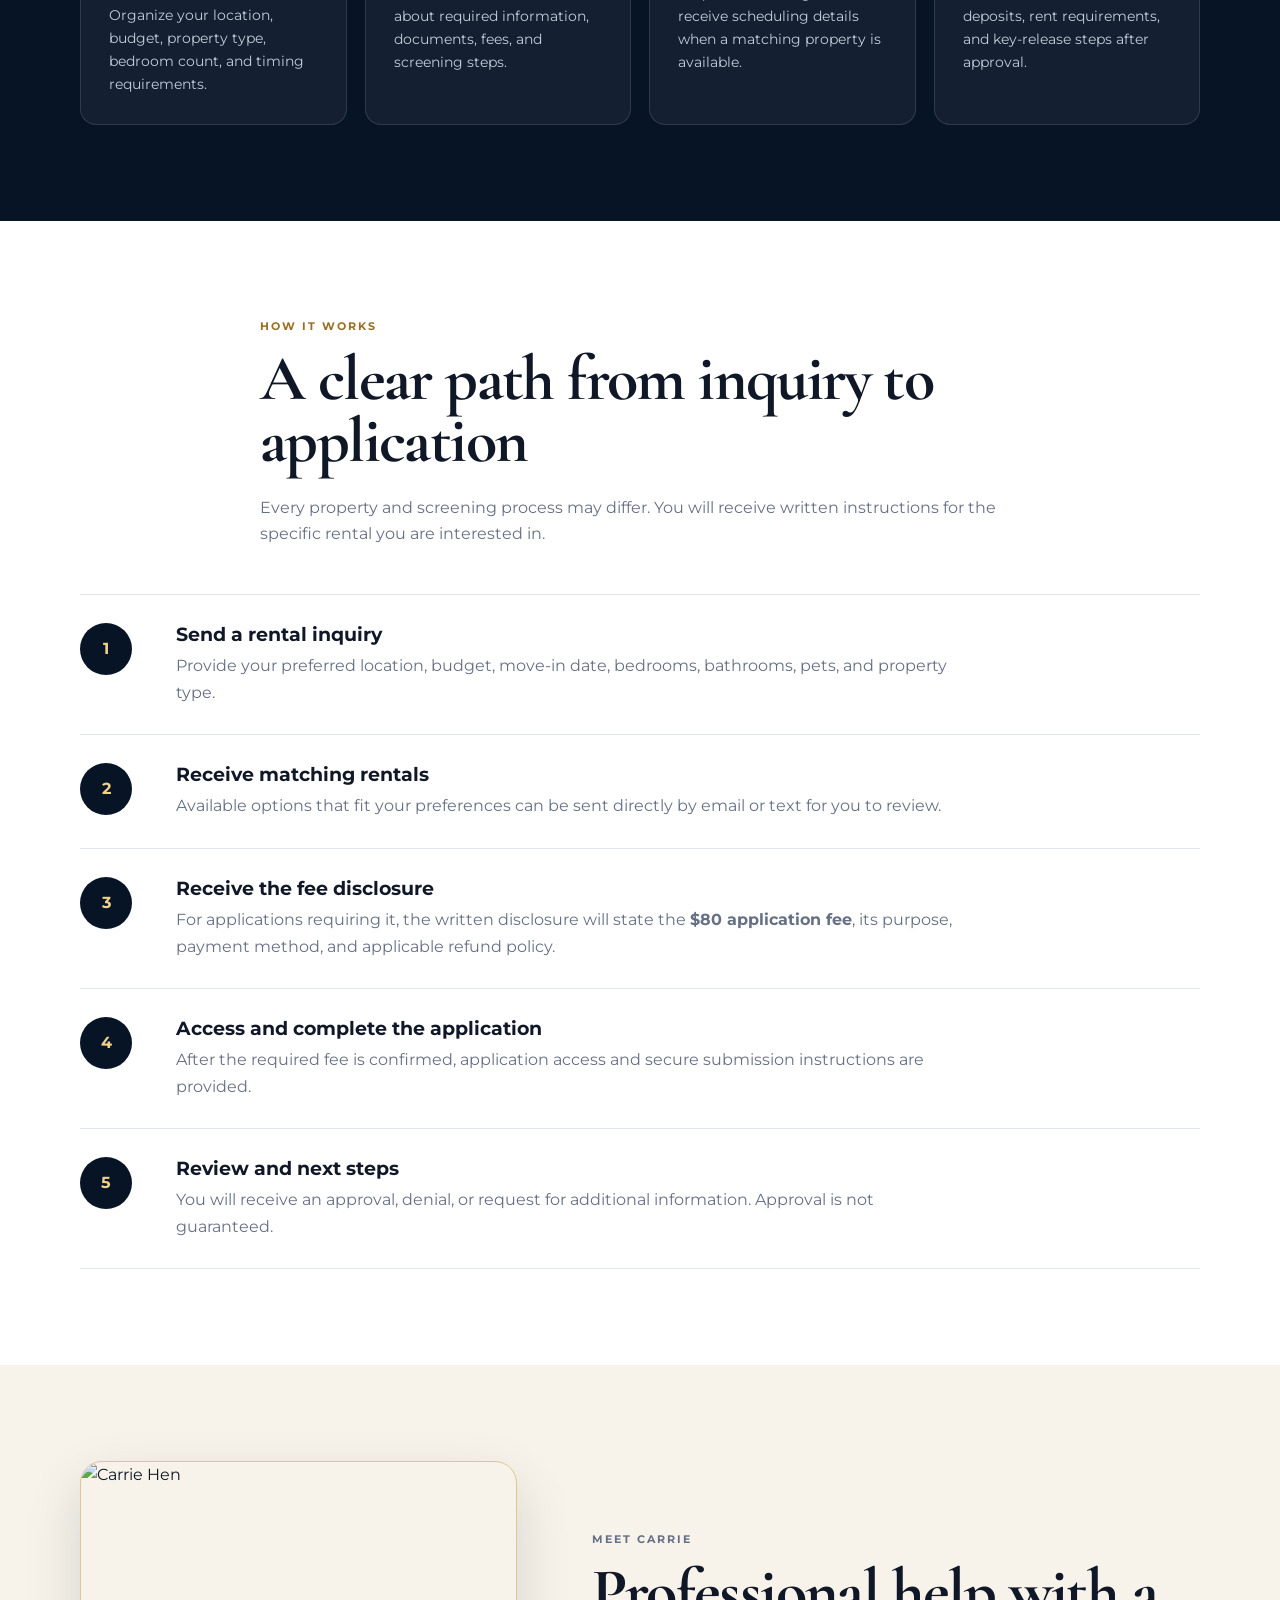
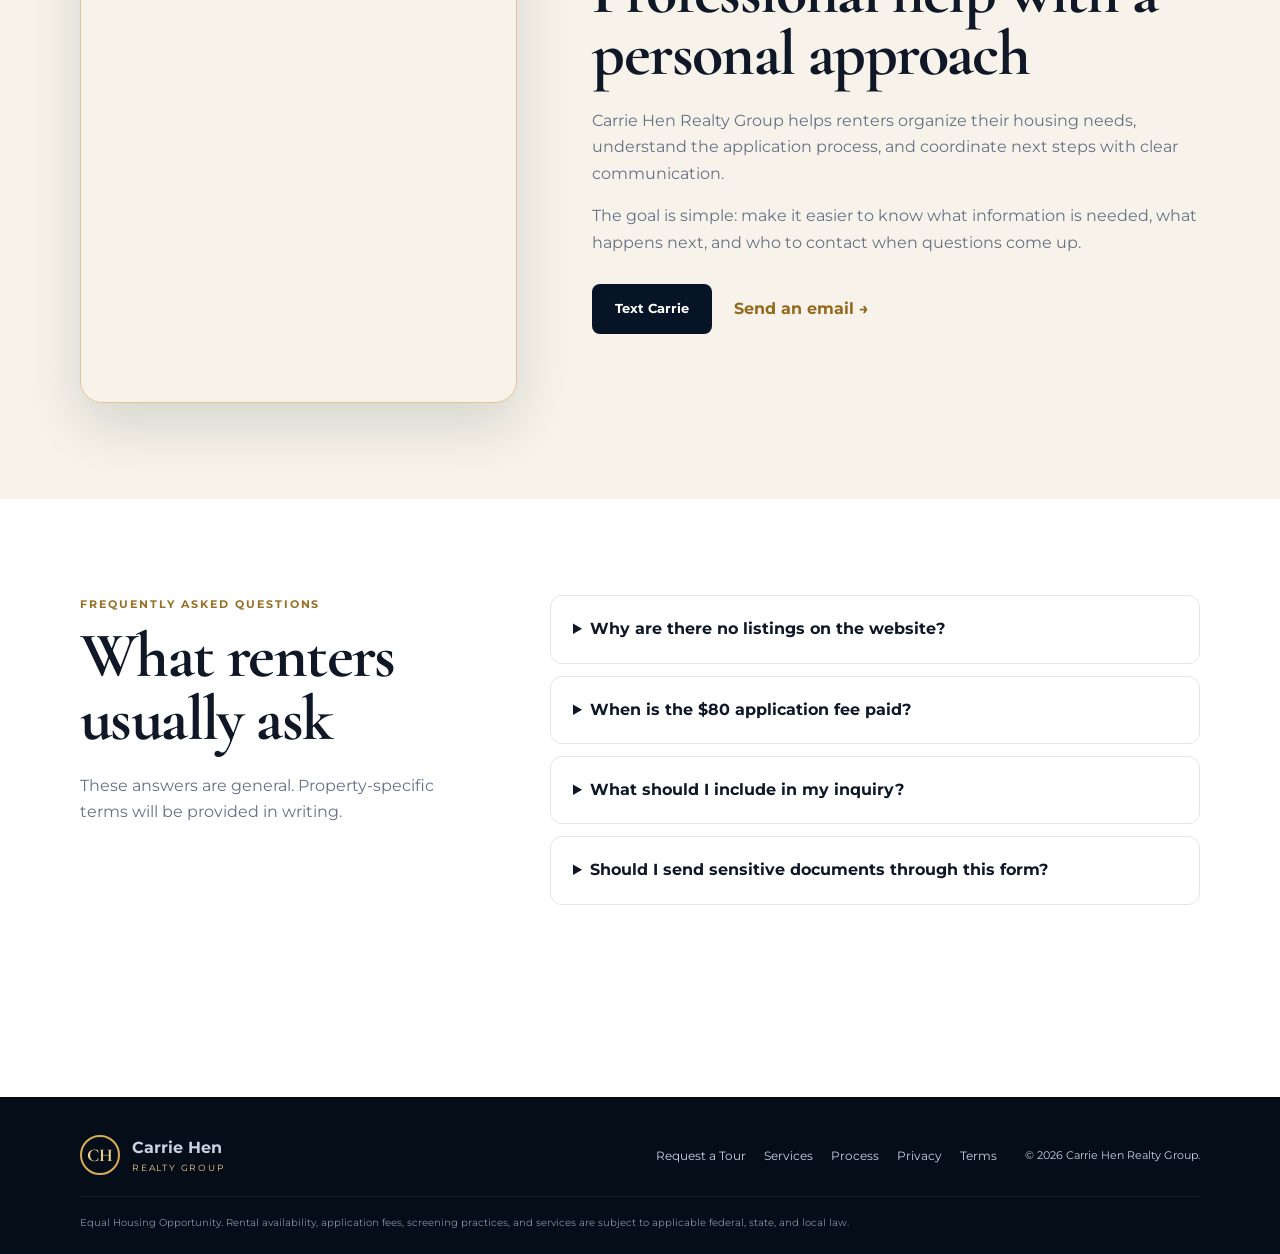
==== commit 8e630a64: "Update index.html" ====
--- a/index.html
+++ b/index.html
@@ -153,8 +153,8 @@
 <h2 class="light">Application fee and access</h2>
 <div class="fee-card">
 <small>Application fee</small>
-<a href="https://buy.stripe.com/8x27sL7133v3dkC1gyg7e01" class="...">
-  Pay $80 Application Fee
+<a href="https://buy.stripe.com/00w4gBboe9mO64x2yT6Vq03" class="...">
+  Pay $100 Application Fee
 </a>
 </div>
 </div>
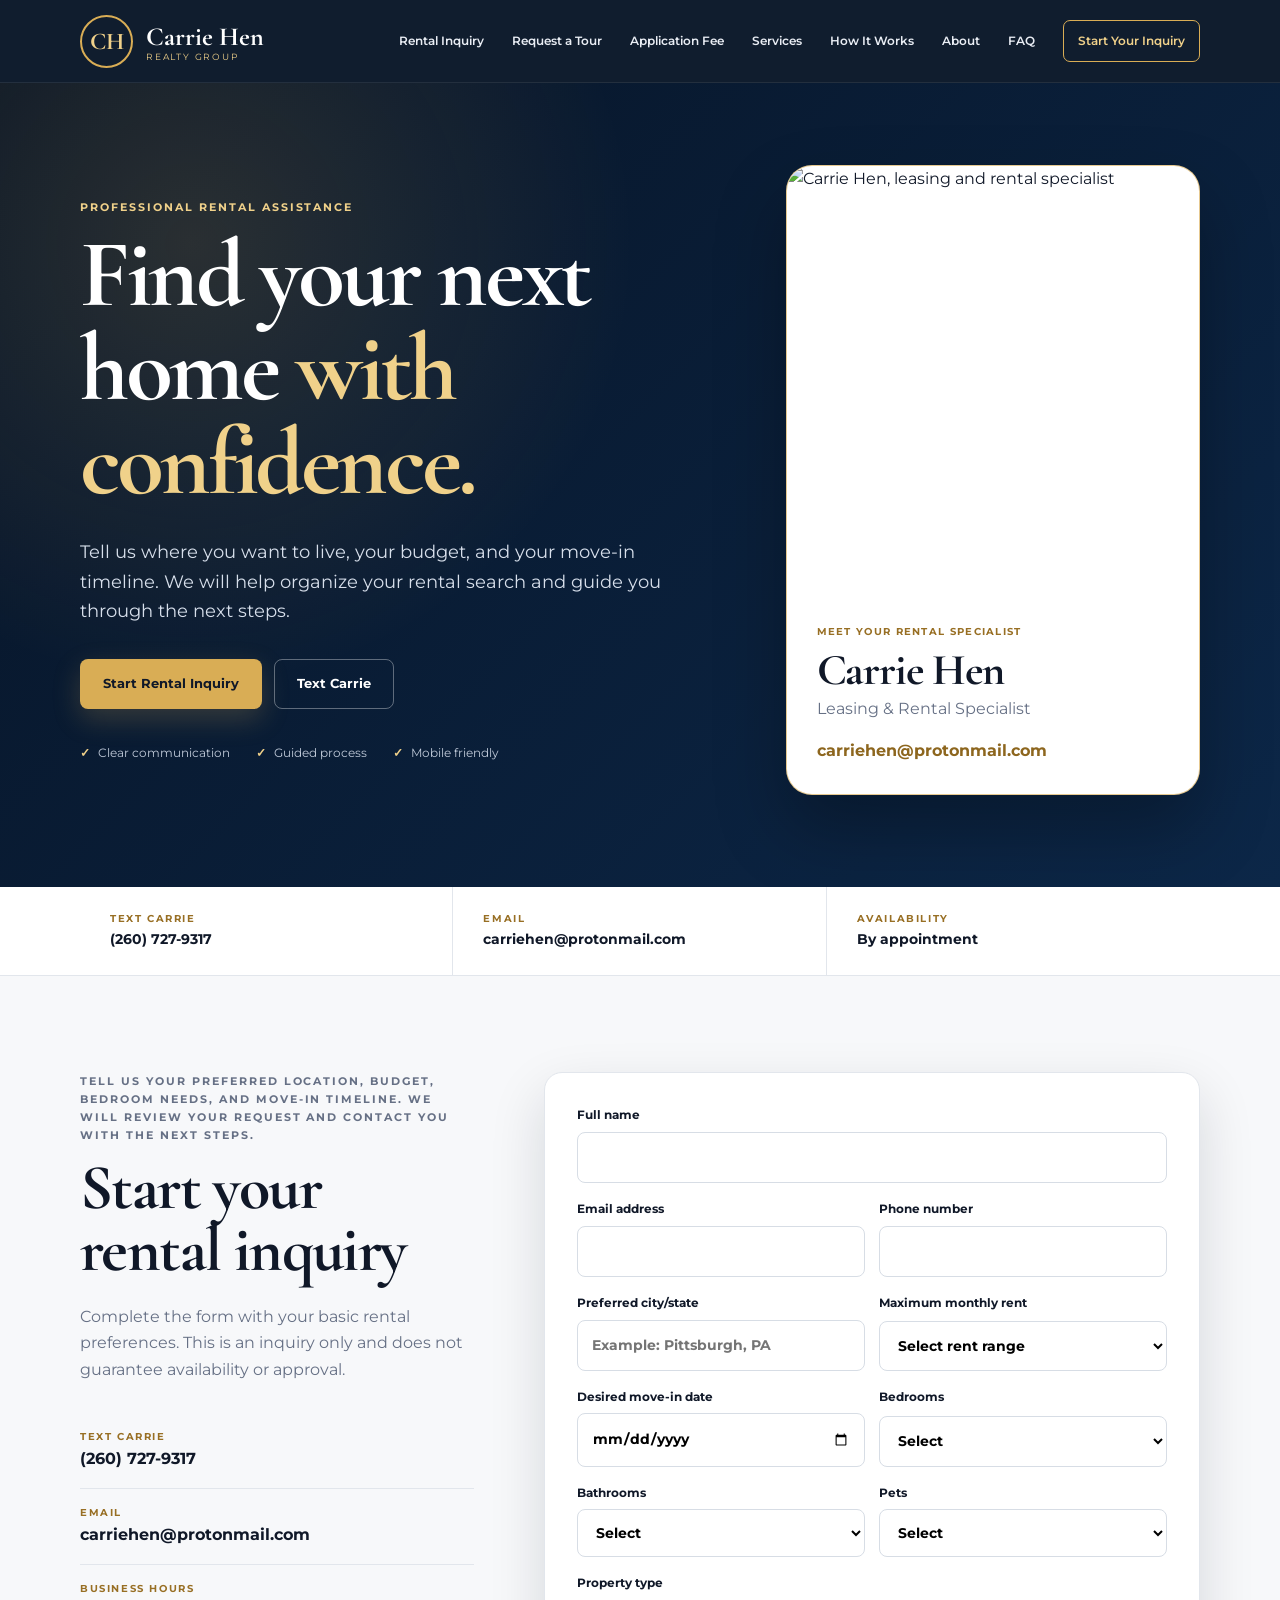
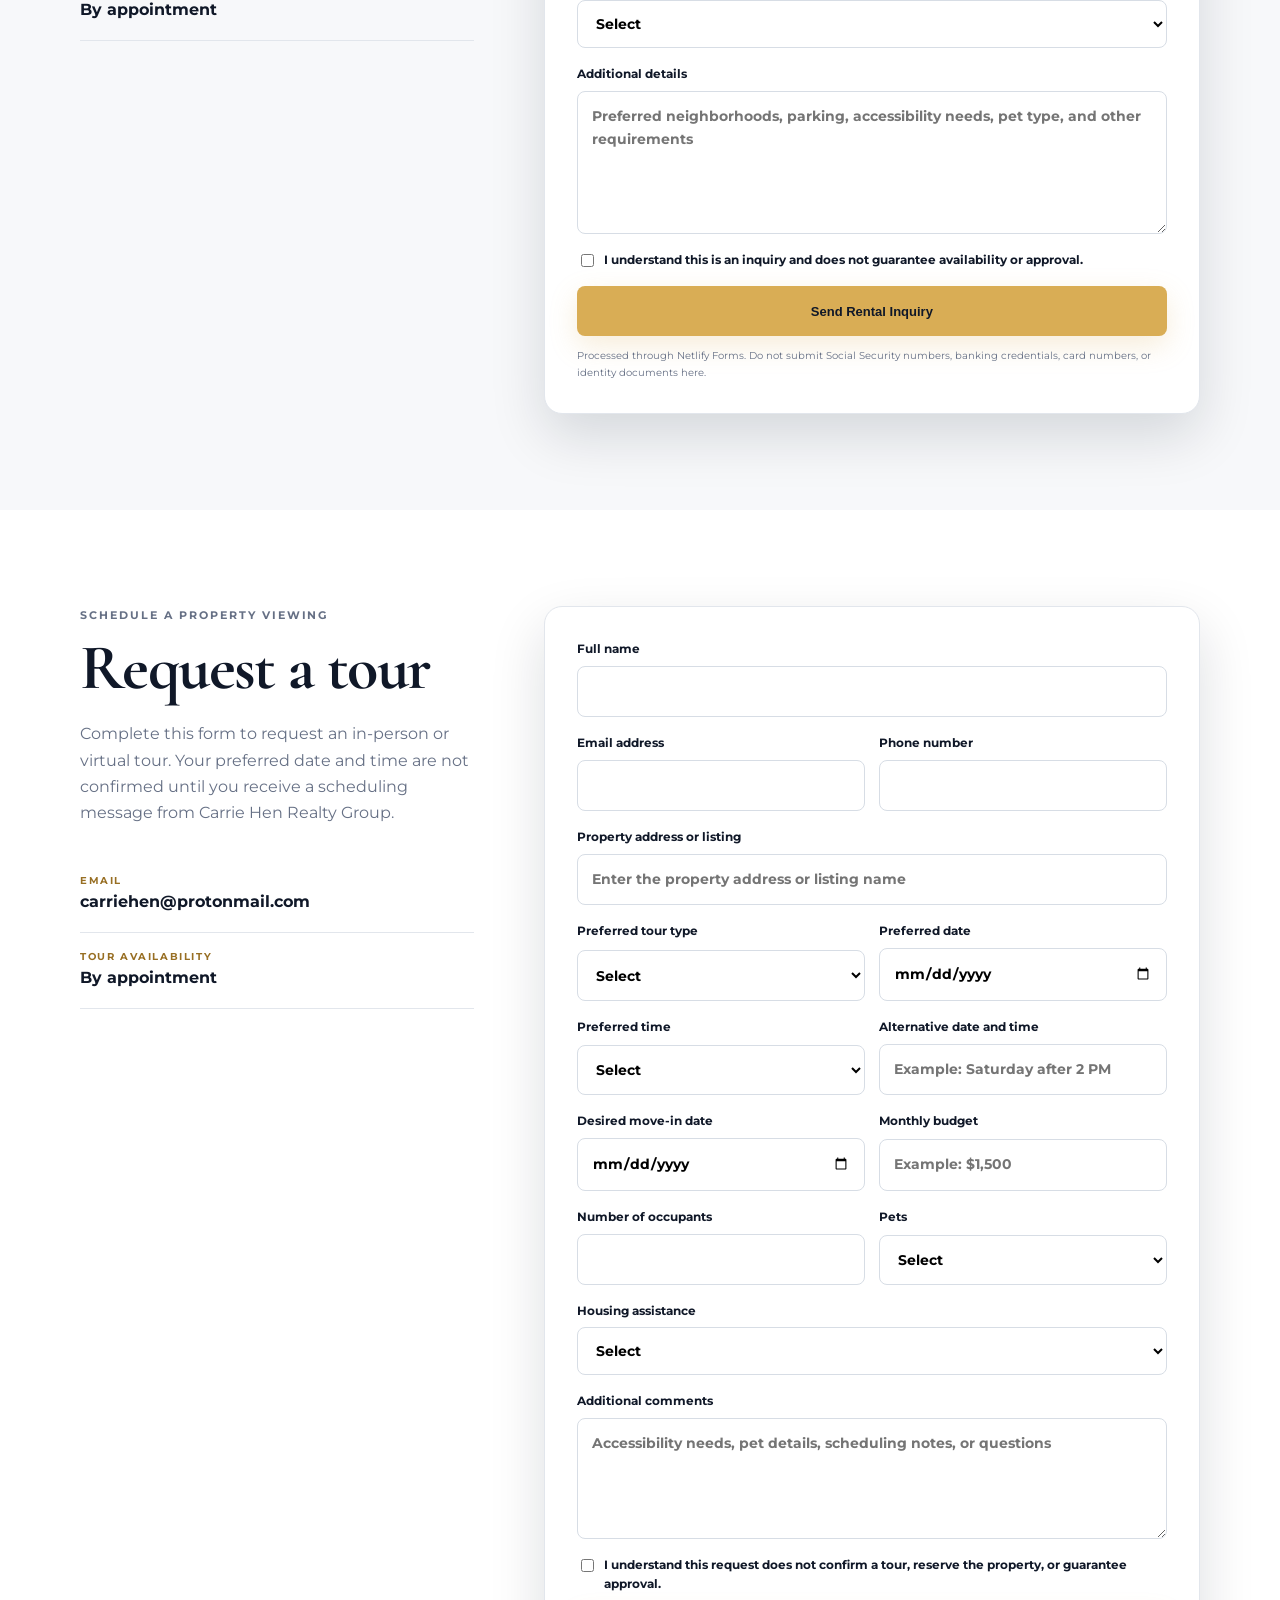
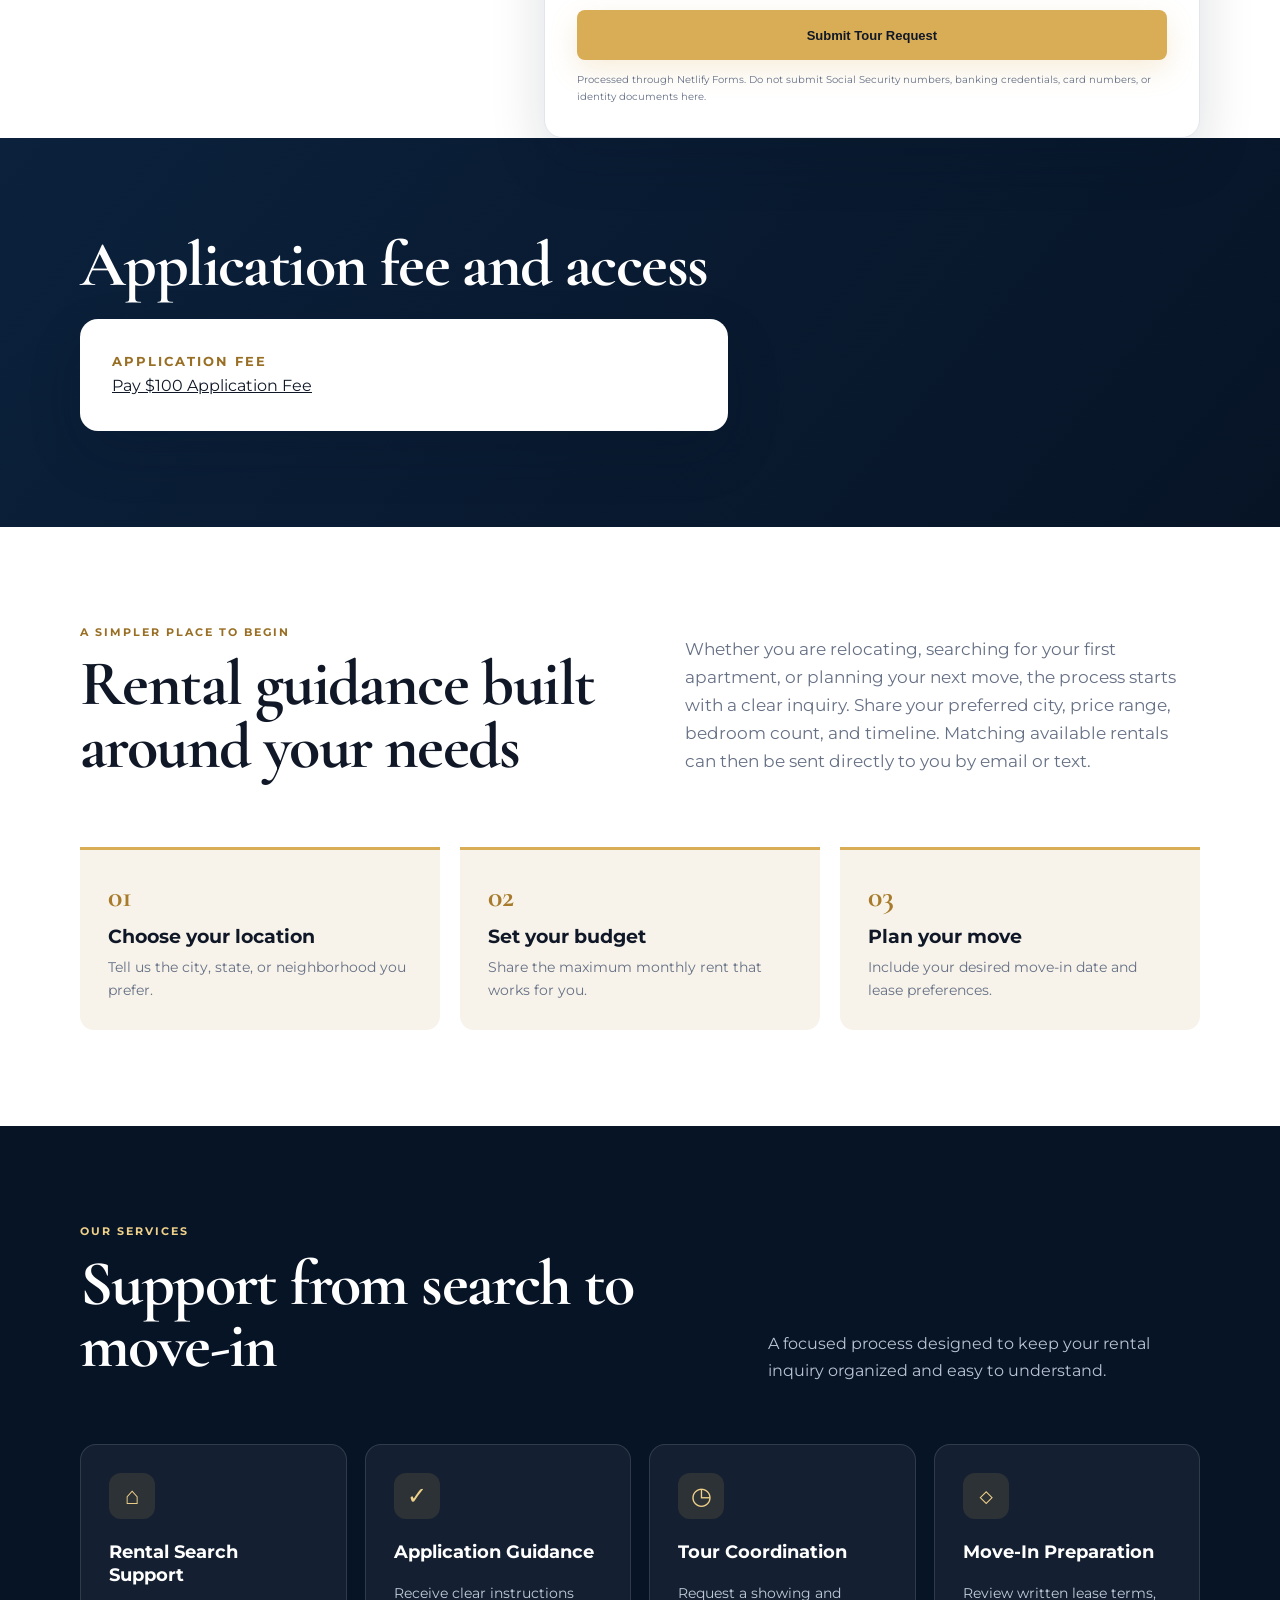
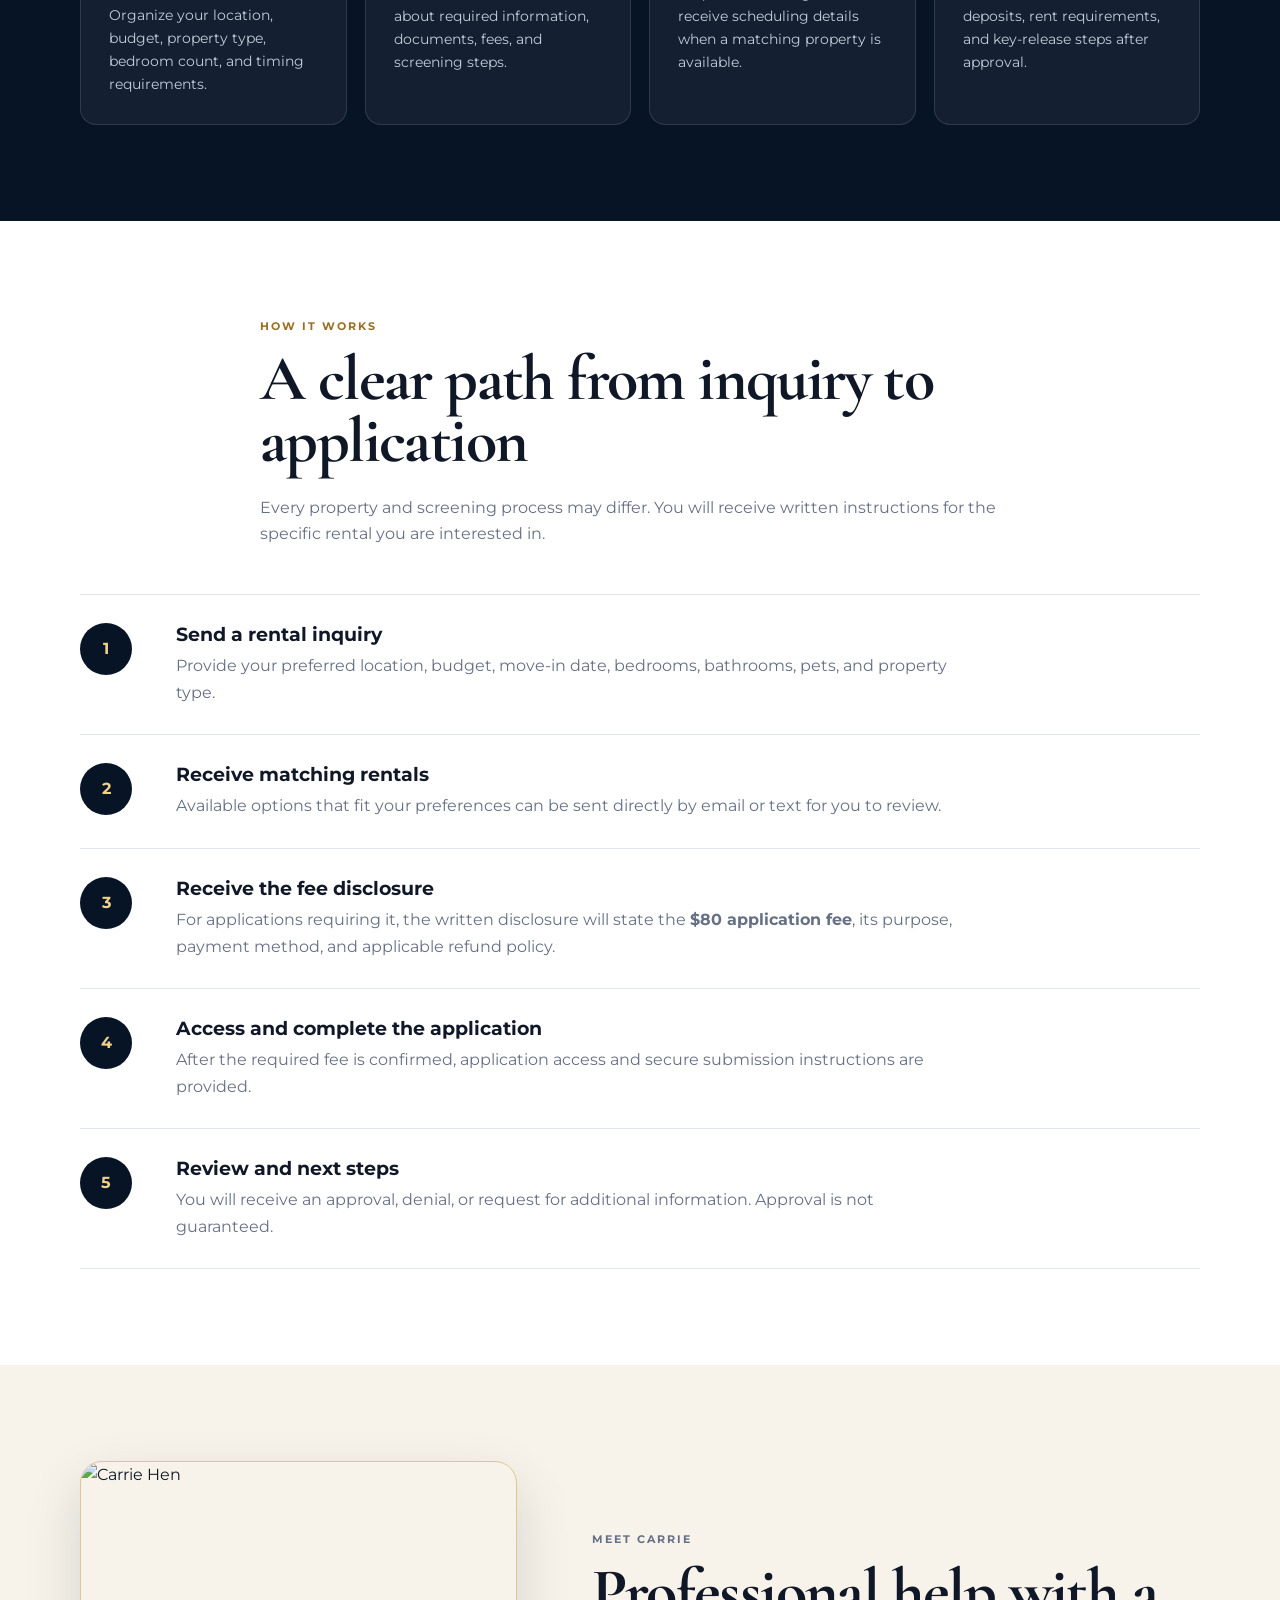
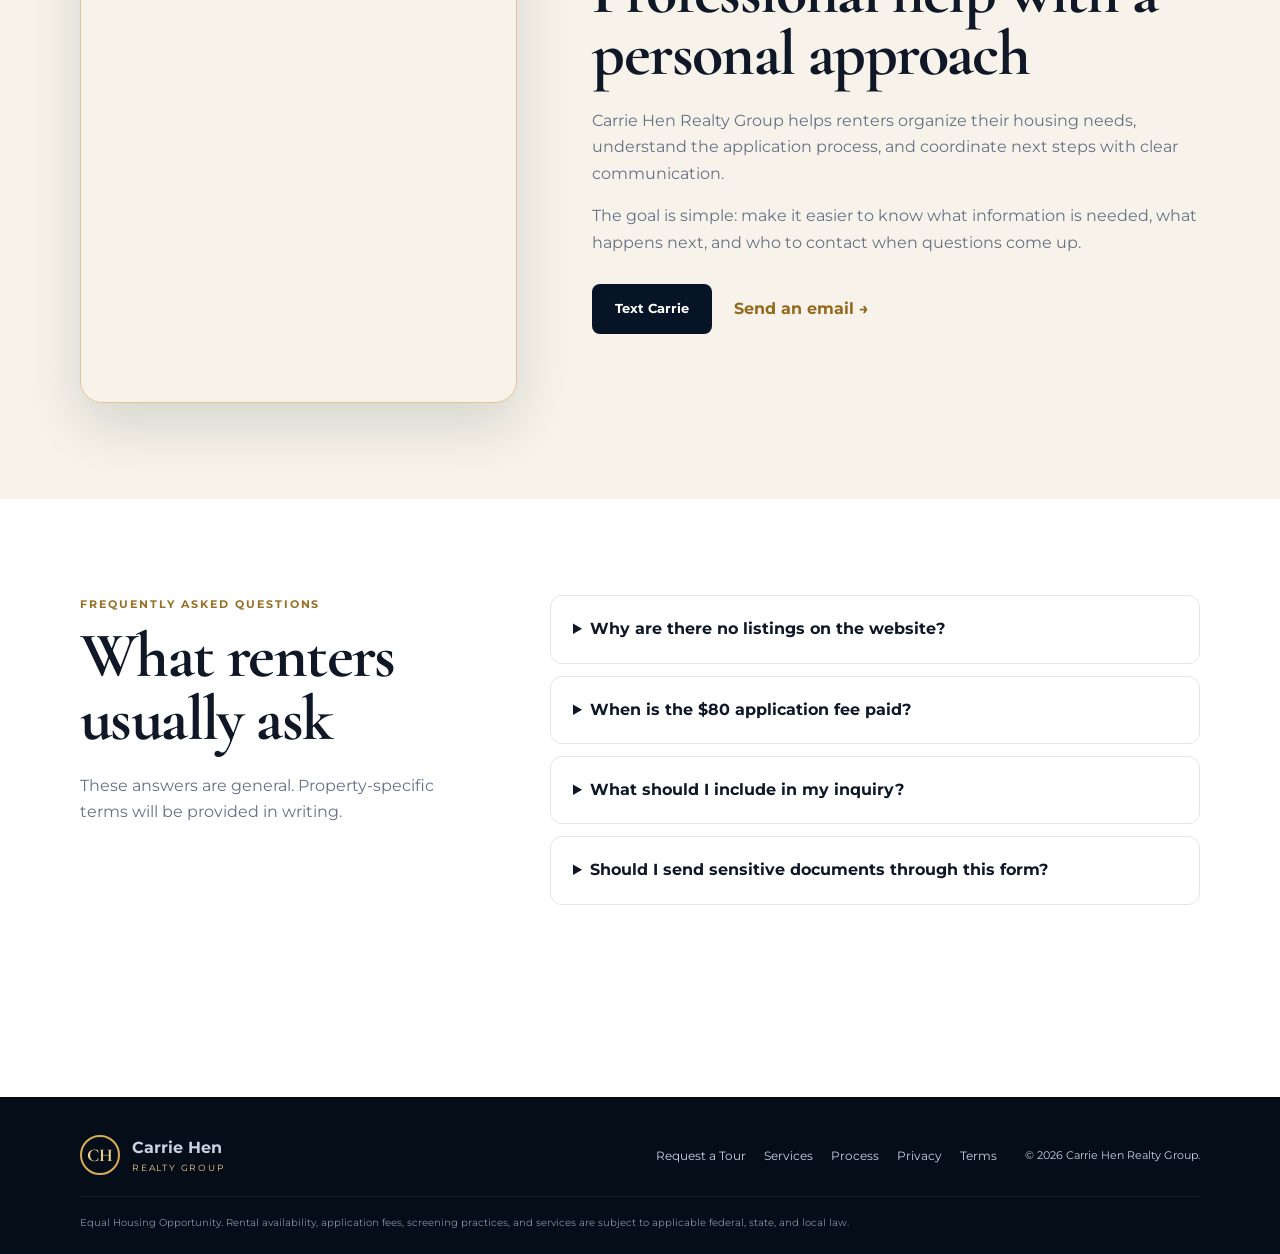
==== commit bc1ef82b: "Update contact method for property tour requests" ====
--- a/index.html
+++ b/index.html
@@ -110,7 +110,7 @@
 <h2>Request a tour</h2>
 <p>Complete this form to request an in-person or virtual tour. Your preferred date and time are not confirmed until you receive a scheduling message from Carrie Hen Realty Group.</p>
 <div class="contact-details">
-<a href="sms:+12607279317?body=Hi%20Carrie%2C%20I%20would%20like%20to%20request%20a%20property%20tour."><small>Tour assistance</small><strong>(260) 727-9317</strong></a>
+
 <a href="mailto:carriehen@protonmail.com?subject=Property%20Tour%20Request"><small>Email</small><strong>carriehen@protonmail.com</strong></a>
 <div><small>Tour availability</small><strong>By appointment</strong></div>
 </div>
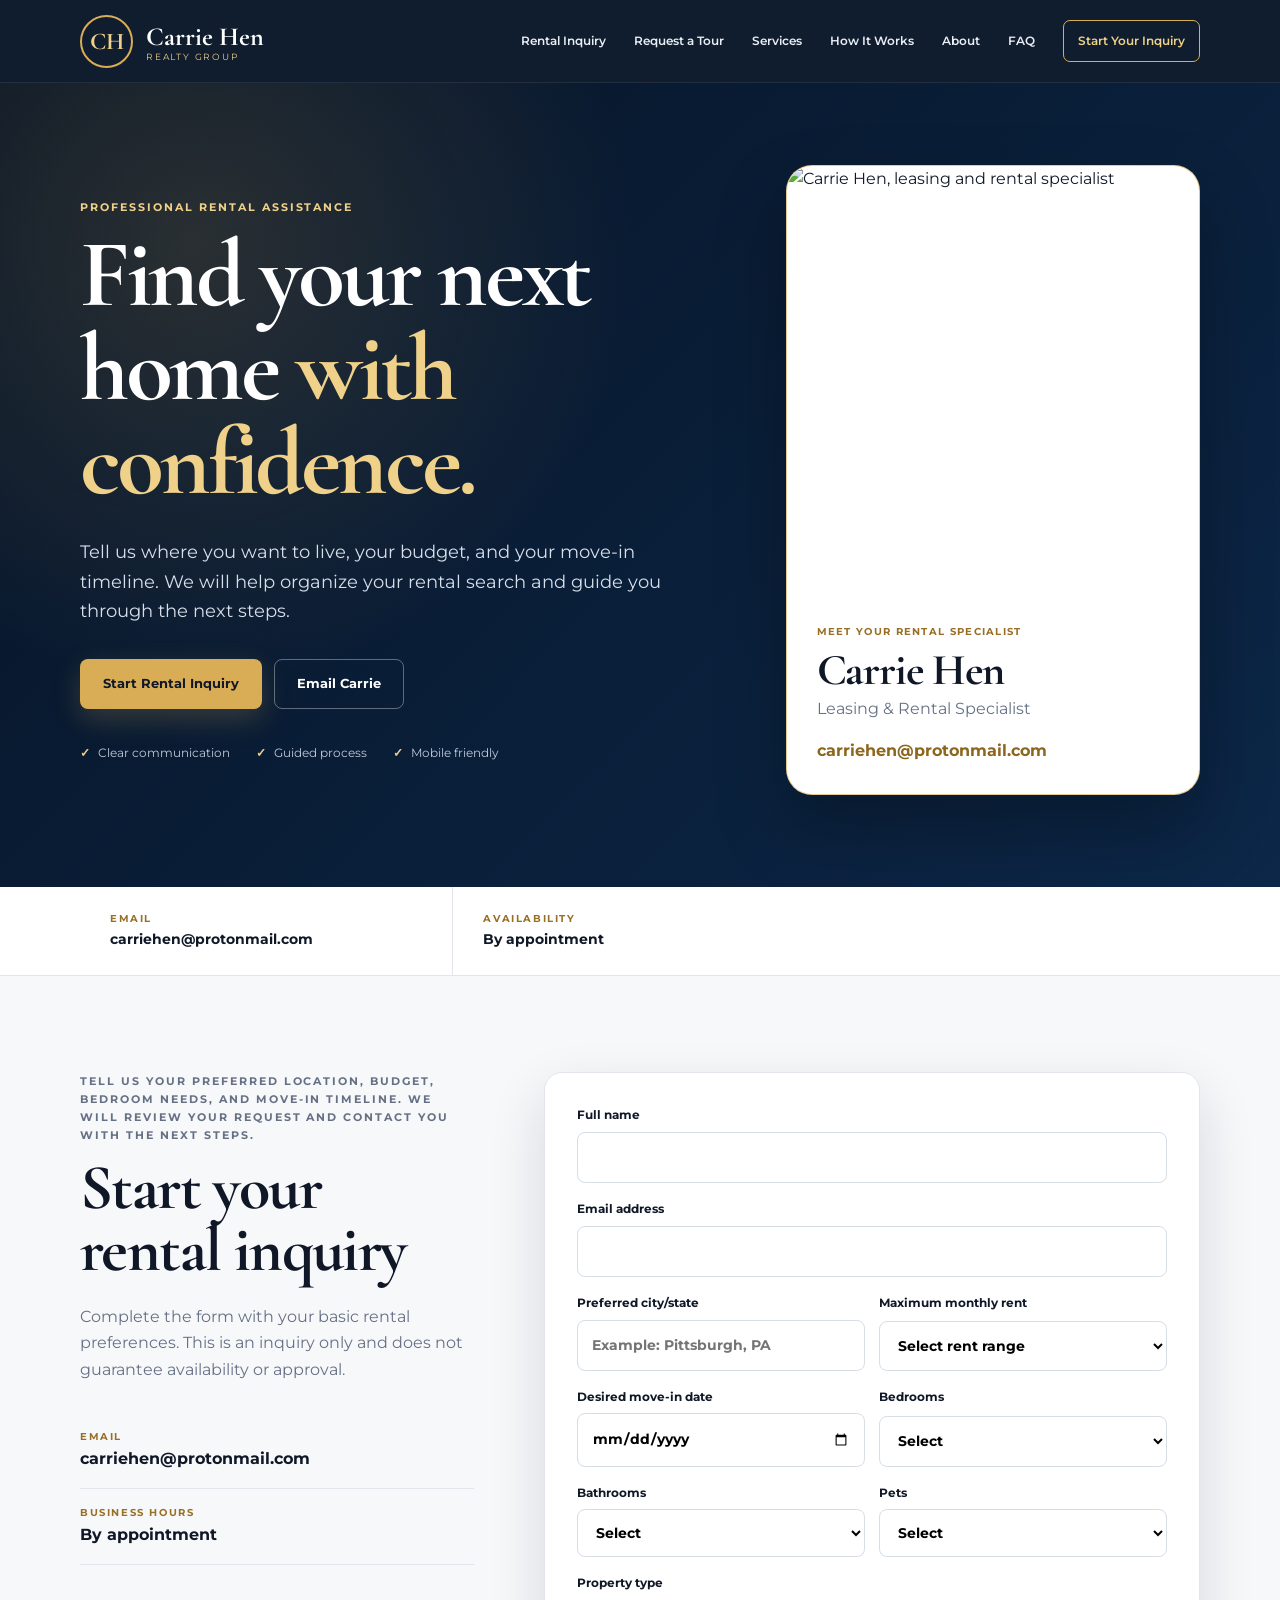
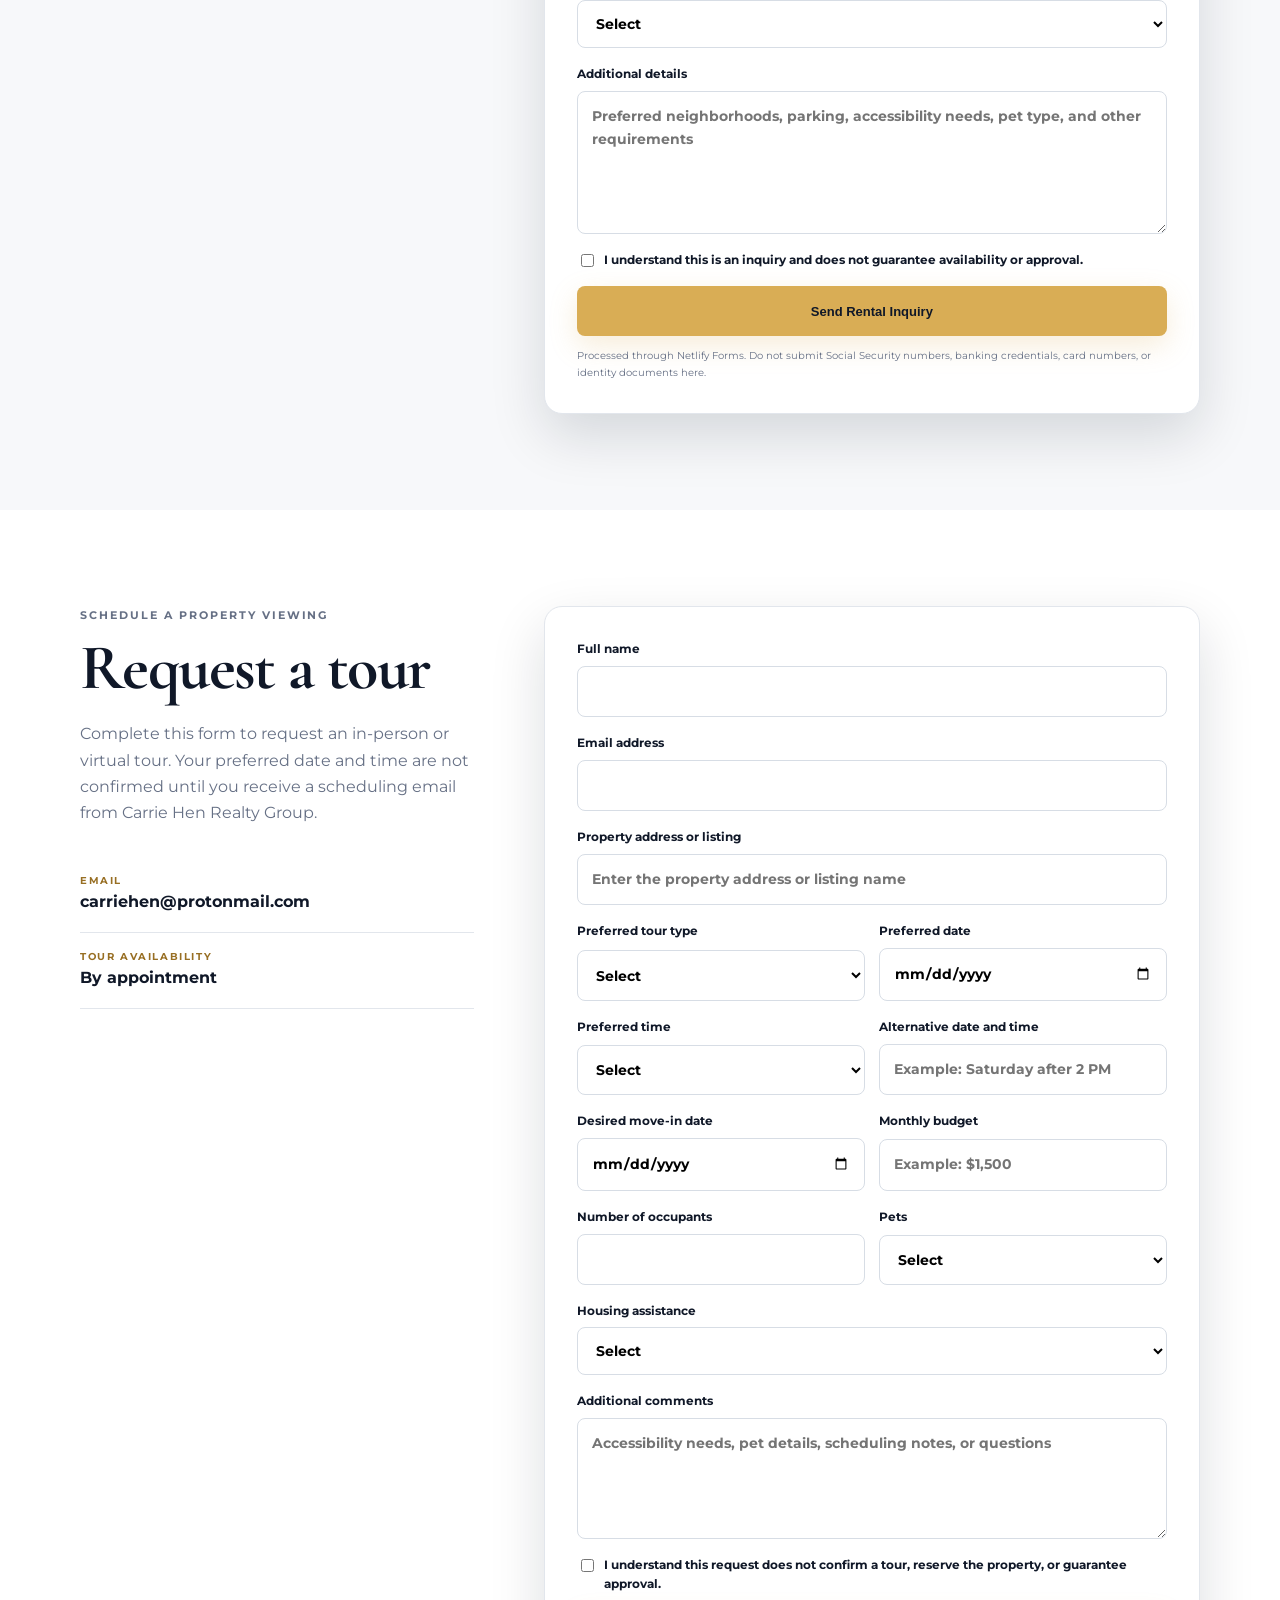
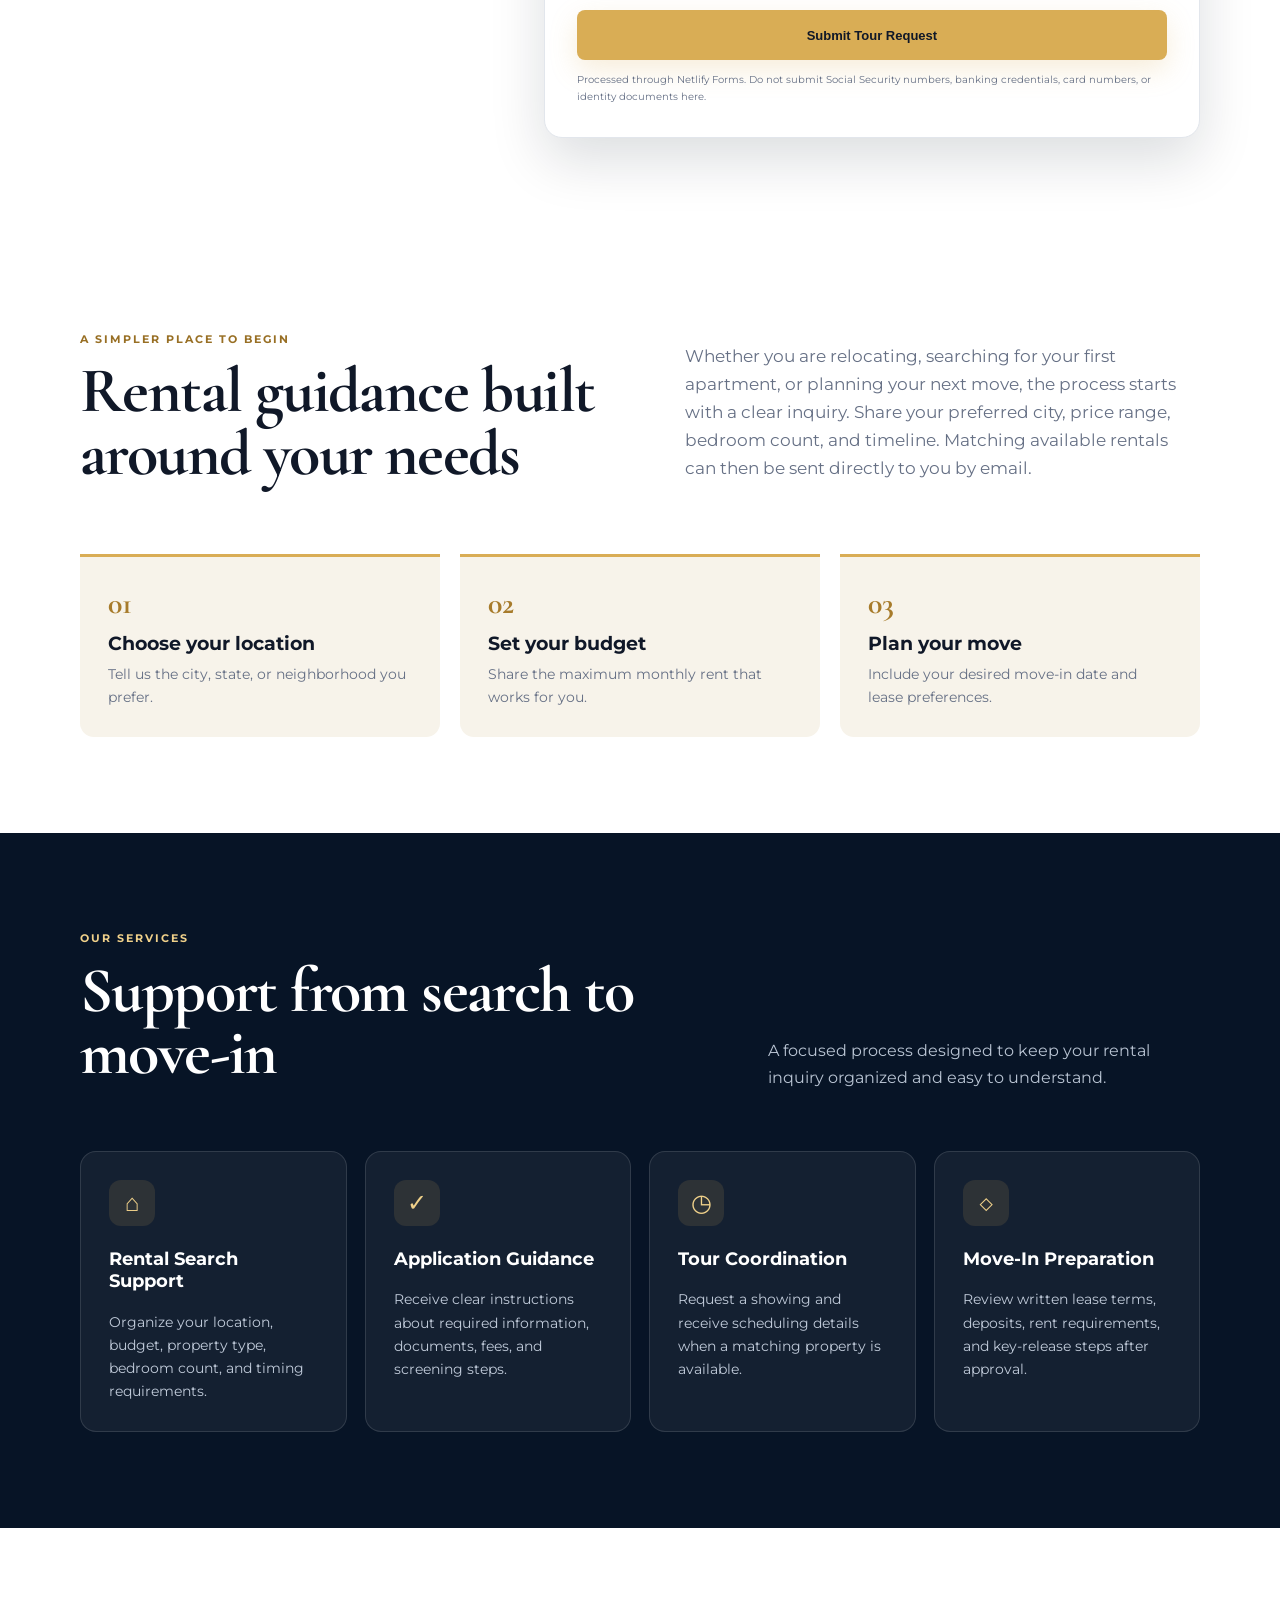
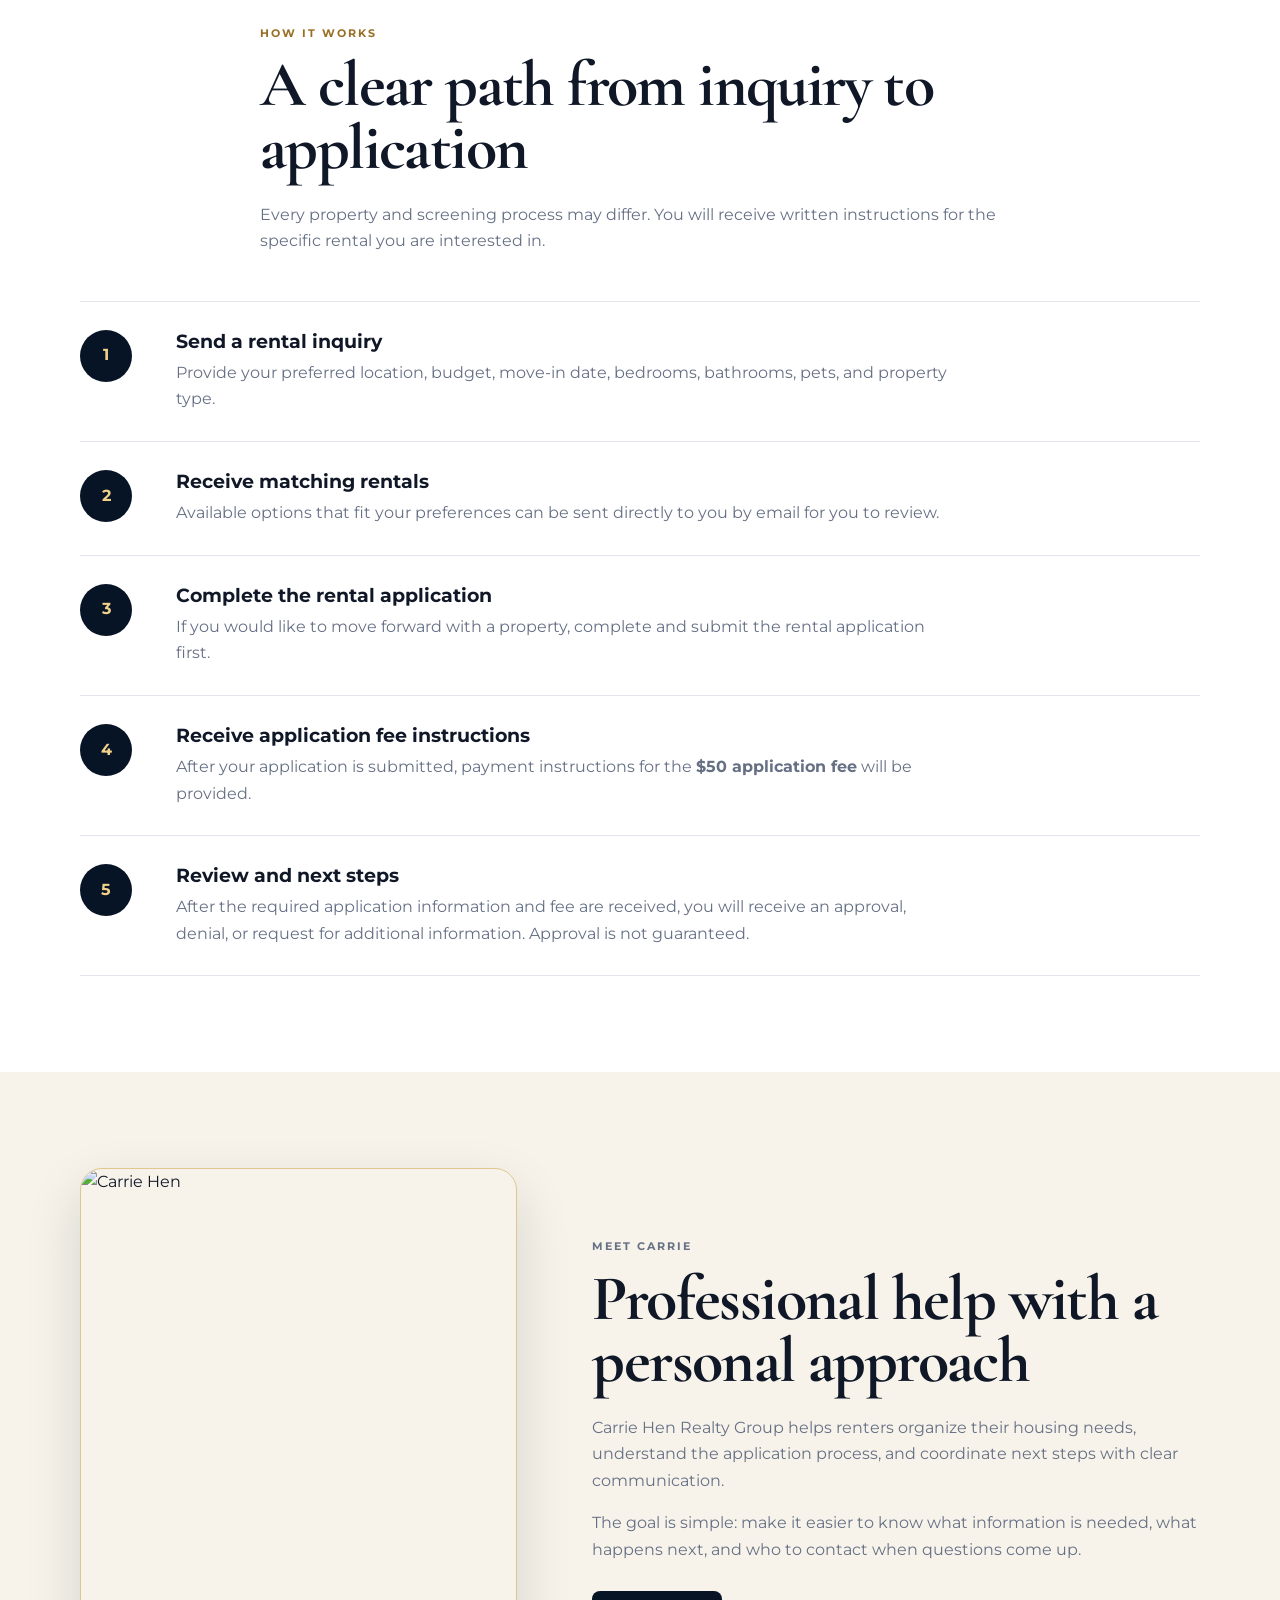
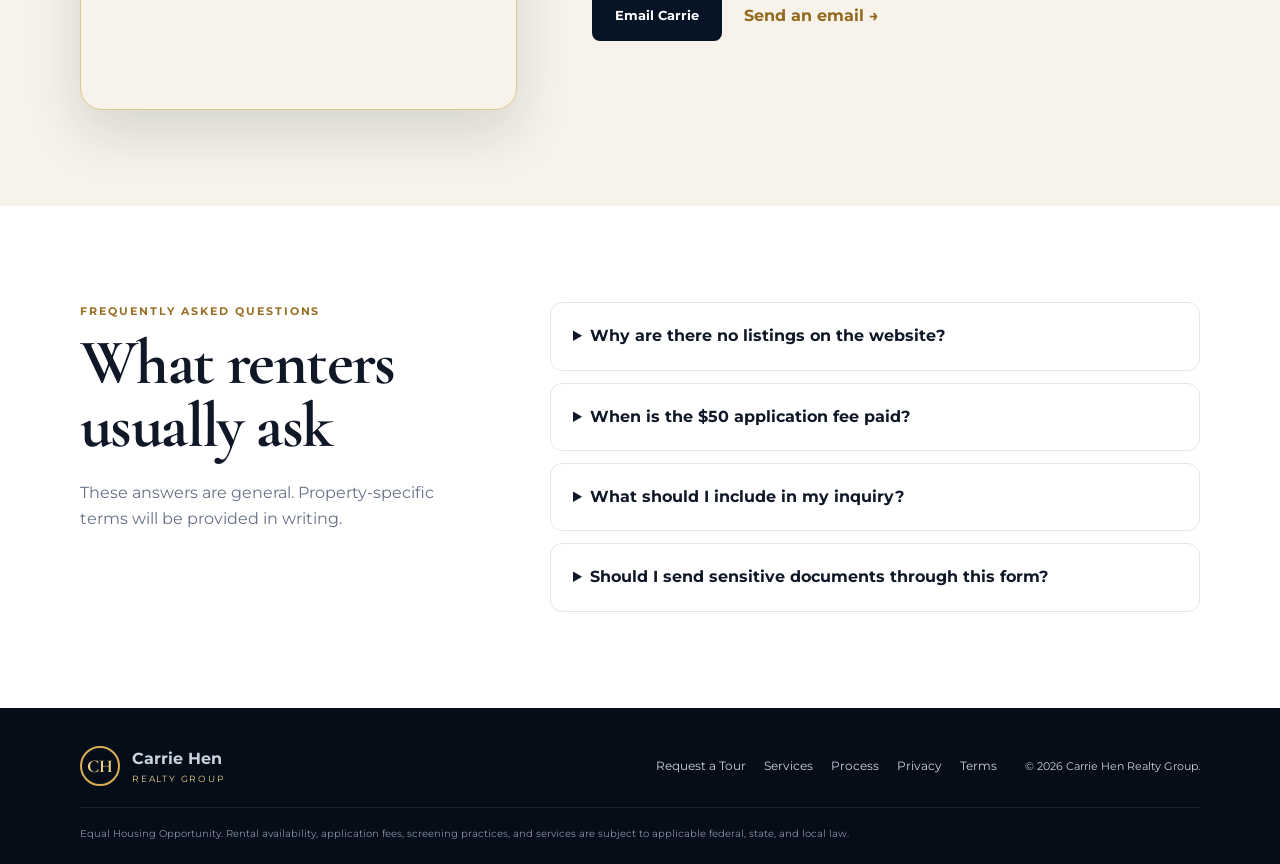
==== commit 05e450c1: "Update print statement from 'Hello' to 'Goodbye'" ====
--- a/index.html
+++ b/index.html
@@ -7,235 +7,805 @@
 <meta content="Carrie Hen Realty Group offers professional rental search support, application guidance, and tour coordination." name="description"/>
 <meta content="#071426" name="theme-color"/>
 <title>Carrie Hen Realty Group | Find Your Next Home</title>
+
 <link href="https://fonts.googleapis.com" rel="preconnect"/>
 <link crossorigin="" href="https://fonts.gstatic.com" rel="preconnect"/>
 <link href="https://fonts.googleapis.com/css2?family=Cormorant+Garamond:wght@600;700&amp;family=Montserrat:wght@400;500;600;700&amp;display=swap" rel="stylesheet"/>
 <link href="styles.css" rel="stylesheet"/>
 </head>
+
 <body>
+
 <a class="skip-link" href="#main">Skip to content</a>
+
 <header class="site-header">
 <div class="container nav-wrap">
+
 <a aria-label="Carrie Hen Realty Group home" class="brand" href="#home">
 <span class="logo-mark">CH</span>
-<span class="brand-text"><strong>Carrie Hen</strong><small>Realty Group</small></span>
+<span class="brand-text">
+<strong>Carrie Hen</strong>
+<small>Realty Group</small>
+</span>
 </a>
+
 <button aria-expanded="false" aria-label="Open menu" class="menu-toggle">☰</button>
+
 <nav aria-label="Main navigation" class="site-nav">
-
-
-
-
-
-<a href="#contact">Rental Inquiry</a><a href="#tour">Request a Tour</a><a href="#application">Application Fee</a><a href="#services">Services</a><a href="#process">How It Works</a><a href="#about">About</a><a href="#faq">FAQ</a><a class="nav-cta" href="#contact">Start Your Inquiry</a></nav>
+<a href="#contact">Rental Inquiry</a>
+<a href="#tour">Request a Tour</a>
+<a href="#services">Services</a>
+<a href="#process">How It Works</a>
+<a href="#about">About</a>
+<a href="#faq">FAQ</a>
+<a class="nav-cta" href="#contact">Start Your Inquiry</a>
+</nav>
+
 </div>
 </header>
+
 <main id="main">
+
 <section class="hero" id="home">
 <div class="container hero-grid">
+
 <div class="hero-copy">
 <p class="eyebrow light">Professional rental assistance</p>
+
 <h1>Find your next home <span>with confidence.</span></h1>
-<p class="lead">Tell us where you want to live, your budget, and your move-in timeline. We will help organize your rental search and guide you through the next steps.</p>
+
+<p class="lead">
+Tell us where you want to live, your budget, and your move-in timeline.
+We will help organize your rental search and guide you through the next steps.
+</p>
+
 <div class="hero-actions">
 <a class="button button-primary" href="#contact">Start Rental Inquiry</a>
-<a class="button button-secondary" href="sms:+12607279317?body=Hi%20Carrie%2C%20I%20am%20looking%20for%20a%20rental.">Text Carrie</a>
-</div>
+<a class="button button-secondary" href="mailto:carriehen@protonmail.com">Email Carrie</a>
+</div>
+
 <div aria-label="Service highlights" class="trust-row">
 <span>Clear communication</span>
 <span>Guided process</span>
 <span>Mobile friendly</span>
 </div>
-</div>
+
+</div>
+
 <aside aria-label="Carrie Hen profile" class="agent-card">
+
 <img alt="Carrie Hen, leasing and rental specialist" src="carrie-hen-headshot.jpeg"/>
+
 <div class="agent-card-copy">
 <p class="agent-label">Meet your rental specialist</p>
 <h2>Carrie Hen</h2>
 <p>Leasing &amp; Rental Specialist</p>
 <a href="mailto:carriehen@protonmail.com">carriehen@protonmail.com</a>
 </div>
+
 </aside>
+
 </div>
 </section>
+
+
 <section aria-label="Contact options" class="quick-contact">
 <div class="container quick-contact-grid">
-<a href="sms:+12607279317?body=Hi%20Carrie%2C%20I%20am%20looking%20for%20a%20rental."><small>Text Carrie</small><strong>(260) 727-9317</strong></a>
-<a href="mailto:carriehen@protonmail.com"><small>Email</small><strong>carriehen@protonmail.com</strong></a>
-<div><small>Availability</small><strong>By appointment</strong></div>
-</div>
-</section><section class="section contact-section" id="contact">
+
+<a href="mailto:carriehen@protonmail.com">
+<small>Email</small>
+<strong>carriehen@protonmail.com</strong>
+</a>
+
+<div>
+<small>Availability</small>
+<strong>By appointment</strong>
+</div>
+
+</div>
+</section>
+
+
+<section class="section contact-section" id="contact">
 <div class="container contact-grid">
+
 <div class="contact-copy">
-<p class="eyebrow">Tell us your preferred location, budget, bedroom needs, and move-in timeline. We will review your request and contact you with the next steps.</p>
+
+<p class="eyebrow">
+Tell us your preferred location, budget, bedroom needs, and move-in timeline.
+We will review your request and contact you with the next steps.
+</p>
+
 <h2>Start your rental inquiry</h2>
-<p>Complete the form with your basic rental preferences. This is an inquiry only and does not guarantee availability or approval.</p>
+
+<p>
+Complete the form with your basic rental preferences.
+This is an inquiry only and does not guarantee availability or approval.
+</p>
+
 <div class="contact-details">
-<a href="sms:+12607279317?body=Hi%20Carrie%2C%20I%20am%20looking%20for%20a%20rental."><small>Text Carrie</small><strong>(260) 727-9317</strong></a>
-<a href="mailto:carriehen@protonmail.com"><small>Email</small><strong>carriehen@protonmail.com</strong></a>
-<div><small>Business hours</small><strong>By appointment</strong></div>
-</div>
-</div>
-<form action="/" class="contact-form" data-netlify="true" id="rental-inquiry-form" method="POST" name="rental-inquiry" netlify-honeypot="bot-field">
+
+<a href="mailto:carriehen@protonmail.com">
+<small>Email</small>
+<strong>carriehen@protonmail.com</strong>
+</a>
+
+<div>
+<small>Business hours</small>
+<strong>By appointment</strong>
+</div>
+
+</div>
+</div>
+
+
+<form
+action="/"
+class="contact-form"
+data-netlify="true"
+id="rental-inquiry-form"
+method="POST"
+name="rental-inquiry"
+netlify-honeypot="bot-field"
+>
+
 <input name="form-name" type="hidden" value="rental-inquiry"/>
-<p class="hidden"><label>Do not fill this out: <input name="bot-field"/></label></p>
-<label>Full name<input autocomplete="name" name="name" required="" type="text"/></label>
+
+<p class="hidden">
+<label>
+Do not fill this out:
+<input name="bot-field"/>
+</label>
+</p>
+
+<label>
+Full name
+<input autocomplete="name" name="name" required="" type="text"/>
+</label>
+
+<label>
+Email address
+<input autocomplete="email" name="email" required="" type="email"/>
+</label>
+
 <div class="form-row">
-<label>Email address<input autocomplete="email" name="email" required="" type="email"/></label>
-<label>Phone number<input autocomplete="tel" name="phone" type="tel"/></label>
-</div>
+
+<label>
+Preferred city/state
+<input
+name="location"
+placeholder="Example: Pittsburgh, PA"
+required=""
+type="text"
+/>
+</label>
+
+<label>
+Maximum monthly rent
+<select name="budget" required="">
+<option value="">Select rent range</option>
+<option>Under $800</option>
+<option>$800–$1,200</option>
+<option>$1,200–$1,500</option>
+<option>$1,500–$2,000</option>
+<option>$2,000–$3,000</option>
+<option>$3,000+</option>
+</select>
+</label>
+
+</div>
+
 <div class="form-row">
-<label>Preferred city/state<input name="location" placeholder="Example: Pittsburgh, PA" required="" type="text"/></label>
-<label>Maximum monthly rent<select name="budget" required=""><option value="">Select rent range</option><option>Under $800</option><option>$800–$1,200</option><option>$1,200–$1,500</option><option>$1,500–$2,000</option><option>$2,000–$3,000</option><option>$3,000+</option></select></label>
-</div>
+
+<label>
+Desired move-in date
+<input name="move-in-date" type="date"/>
+</label>
+
+<label>
+Bedrooms
+<select name="bedrooms" required="">
+<option value="">Select</option>
+<option>Studio</option>
+<option>1</option>
+<option>2</option>
+<option>3</option>
+<option>4+</option>
+</select>
+</label>
+
+</div>
+
 <div class="form-row">
-<label>Desired move-in date<input name="move-in-date" type="date"/></label>
-<label>Bedrooms<select name="bedrooms" required=""><option value="">Select</option><option>Studio</option><option>1</option><option>2</option><option>3</option><option>4+</option></select></label>
-</div>
+
+<label>
+Bathrooms
+<select name="bathrooms" required="">
+<option value="">Select</option>
+<option>Studio / N/A</option>
+<option>1</option>
+<option>1.5</option>
+<option>2</option>
+<option>2.5</option>
+<option>3+</option>
+</select>
+</label>
+
+<label>
+Pets
+<select name="pets" required="">
+<option value="">Select</option>
+<option>None</option>
+<option>1</option>
+<option>2</option>
+<option>3+</option>
+</select>
+</label>
+
+</div>
+
+<label>
+Property type
+<select name="property-type" required="">
+<option value="">Select</option>
+<option>Apartment</option>
+<option>Studio</option>
+<option>Condo</option>
+<option>Townhouse</option>
+<option>Duplex</option>
+<option>Single-family home</option>
+<option>Mobile home</option>
+<option>Any</option>
+</select>
+</label>
+
+<label>
+Additional details
+<textarea
+name="message"
+placeholder="Preferred neighborhoods, parking, accessibility needs, pet type, and other requirements"
+rows="5"
+></textarea>
+</label>
+
+<label class="consent">
+<input name="consent" required="" type="checkbox" value="yes"/>
+<span>
+I understand this is an inquiry and does not guarantee availability or approval.
+</span>
+</label>
+
+<button class="button button-primary full" type="submit">
+Send Rental Inquiry
+</button>
+
+<p class="form-note">
+Processed through Netlify Forms. Do not submit Social Security numbers,
+banking credentials, card numbers, or identity documents here.
+</p>
+
+</form>
+
+</div>
+</section>
+
+
+<section class="section tour-section" id="tour">
+<div class="container contact-grid">
+
+<div class="contact-copy">
+
+<p class="eyebrow">Schedule a property viewing</p>
+
+<h2>Request a tour</h2>
+
+<p>
+Complete this form to request an in-person or virtual tour.
+Your preferred date and time are not confirmed until you receive
+a scheduling email from Carrie Hen Realty Group.
+</p>
+
+<div class="contact-details">
+
+<a href="mailto:carriehen@protonmail.com?subject=Property%20Tour%20Request">
+<small>Email</small>
+<strong>carriehen@protonmail.com</strong>
+</a>
+
+<div>
+<small>Tour availability</small>
+<strong>By appointment</strong>
+</div>
+
+</div>
+</div>
+
+
+<form
+action="/"
+class="contact-form"
+data-netlify="true"
+id="tour-request-form"
+method="POST"
+name="tour-request"
+netlify-honeypot="bot-field"
+>
+
+<input name="form-name" type="hidden" value="tour-request"/>
+
+<p class="hidden">
+<label>
+Do not fill this out:
+<input name="bot-field"/>
+</label>
+</p>
+
+<label>
+Full name
+<input autocomplete="name" name="name" required type="text"/>
+</label>
+
+<label>
+Email address
+<input autocomplete="email" name="email" required type="email"/>
+</label>
+
+<label>
+Property address or listing
+<input
+name="property"
+placeholder="Enter the property address or listing name"
+required
+type="text"
+/>
+</label>
+
 <div class="form-row">
-<label>Bathrooms<select name="bathrooms" required=""><option value="">Select</option><option>Studio / N/A</option><option>1</option><option>1.5</option><option>2</option><option>2.5</option><option>3+</option></select></label>
-<label>Pets<select name="pets" required=""><option value="">Select</option><option>None</option><option>1</option><option>2</option><option>3+</option></select></label>
-</div>
-<label>Property type<select name="property-type" required=""><option value="">Select</option><option>Apartment</option><option>Studio</option><option>Condo</option><option>Townhouse</option><option>Duplex</option><option>Single-family home</option><option>Mobile home</option><option>Any</option></select></label>
-<label>Additional details<textarea name="message" placeholder="Preferred neighborhoods, parking, accessibility needs, pet type, and other requirements" rows="5"></textarea></label>
-<label class="consent"><input name="consent" required="" type="checkbox" value="yes"/><span>I understand this is an inquiry and does not guarantee availability or approval.</span></label>
-<button class="button button-primary full" type="submit">Send Rental Inquiry</button>
-<p class="form-note">Processed through Netlify Forms. Do not submit Social Security numbers, banking credentials, card numbers, or identity documents here.</p>
+
+<label>
+Preferred tour type
+<select name="tour-type" required>
+<option value="">Select</option>
+<option>In-person tour</option>
+<option>Virtual tour</option>
+</select>
+</label>
+
+<label>
+Preferred date
+<input name="preferred-date" required type="date"/>
+</label>
+
+</div>
+
+<div class="form-row">
+
+<label>
+Preferred time
+<select name="preferred-time" required>
+<option value="">Select</option>
+<option>Morning</option>
+<option>Afternoon</option>
+<option>Evening</option>
+</select>
+</label>
+
+<label>
+Alternative date and time
+<input
+name="alternative-date-time"
+placeholder="Example: Saturday after 2 PM"
+type="text"
+/>
+</label>
+
+</div>
+
+<div class="form-row">
+
+<label>
+Desired move-in date
+<input name="move-in-date" type="date"/>
+</label>
+
+<label>
+Monthly budget
+<input
+name="monthly-budget"
+placeholder="Example: $1,500"
+type="text"
+/>
+</label>
+
+</div>
+
+<div class="form-row">
+
+<label>
+Number of occupants
+<input min="1" name="occupants" type="number"/>
+</label>
+
+<label>
+Pets
+<select name="pets">
+<option value="">Select</option>
+<option>No pets</option>
+<option>Yes — 1 pet</option>
+<option>Yes — 2 pets</option>
+<option>Yes — 3+ pets</option>
+</select>
+</label>
+
+</div>
+
+<label>
+Housing assistance
+<select name="housing-assistance">
+<option value="">Select</option>
+<option>No</option>
+<option>Section 8 / Housing Choice Voucher</option>
+<option>Other housing assistance</option>
+</select>
+</label>
+
+<label>
+Additional comments
+<textarea
+name="comments"
+placeholder="Accessibility needs, pet details, scheduling notes, or questions"
+rows="4"
+></textarea>
+</label>
+
+<label class="consent">
+<input name="consent" required type="checkbox" value="yes"/>
+<span>
+I understand this request does not confirm a tour,
+reserve the property, or guarantee approval.
+</span>
+</label>
+
+<button class="button button-primary full" type="submit">
+Submit Tour Request
+</button>
+
+<p class="form-note">
+Processed through Netlify Forms. Do not submit Social Security numbers,
+banking credentials, card numbers, or identity documents here.
+</p>
+
 </form>
-</div>
-</section><section class="section tour-section" id="tour">
-<div class="container contact-grid">
-<div class="contact-copy">
-<p class="eyebrow">Schedule a property viewing</p>
-<h2>Request a tour</h2>
-<p>Complete this form to request an in-person or virtual tour. Your preferred date and time are not confirmed until you receive a scheduling message from Carrie Hen Realty Group.</p>
-<div class="contact-details">
-
-<a href="mailto:carriehen@protonmail.com?subject=Property%20Tour%20Request"><small>Email</small><strong>carriehen@protonmail.com</strong></a>
-<div><small>Tour availability</small><strong>By appointment</strong></div>
-</div>
-</div>
-<form action="/" class="contact-form" data-netlify="true" id="tour-request-form" method="POST" name="tour-request" netlify-honeypot="bot-field">
-<input name="form-name" type="hidden" value="tour-request"/>
-<p class="hidden"><label>Do not fill this out: <input name="bot-field"/></label></p>
-<label>Full name<input autocomplete="name" name="name" required type="text"/></label>
-<div class="form-row">
-<label>Email address<input autocomplete="email" name="email" required type="email"/></label>
-<label>Phone number<input autocomplete="tel" name="phone" required type="tel"/></label>
-</div>
-<label>Property address or listing<input name="property" placeholder="Enter the property address or listing name" required type="text"/></label>
-<div class="form-row">
-<label>Preferred tour type<select name="tour-type" required><option value="">Select</option><option>In-person tour</option><option>Virtual tour</option></select></label>
-<label>Preferred date<input name="preferred-date" required type="date"/></label>
-</div>
-<div class="form-row">
-<label>Preferred time<select name="preferred-time" required><option value="">Select</option><option>Morning</option><option>Afternoon</option><option>Evening</option></select></label>
-<label>Alternative date and time<input name="alternative-date-time" placeholder="Example: Saturday after 2 PM" type="text"/></label>
-</div>
-<div class="form-row">
-<label>Desired move-in date<input name="move-in-date" type="date"/></label>
-<label>Monthly budget<input name="monthly-budget" placeholder="Example: $1,500" type="text"/></label>
-</div>
-<div class="form-row">
-<label>Number of occupants<input min="1" name="occupants" type="number"/></label>
-<label>Pets<select name="pets"><option value="">Select</option><option>No pets</option><option>Yes — 1 pet</option><option>Yes — 2 pets</option><option>Yes — 3+ pets</option></select></label>
-</div>
-<label>Housing assistance<select name="housing-assistance"><option value="">Select</option><option>No</option><option>Section 8 / Housing Choice Voucher</option><option>Other housing assistance</option></select></label>
-<label>Additional comments<textarea name="comments" placeholder="Accessibility needs, pet details, scheduling notes, or questions" rows="4"></textarea></label>
-<label class="consent"><input name="consent" required type="checkbox" value="yes"/><span>I understand this request does not confirm a tour, reserve the property, or guarantee approval.</span></label>
-<button class="button button-primary full" type="submit">Submit Tour Request</button>
-<p class="form-note">Processed through Netlify Forms. Do not submit Social Security numbers, banking credentials, card numbers, or identity documents here.</p>
-</form>
-</div>
-<section class="section application-banner" id="application">
-<div class="container application-banner-grid">
-<div>
-<h2 class="light">Application fee and access</h2>
-<div class="fee-card">
-<small>Application fee</small>
-<a href="https://buy.stripe.com/00w4gBboe9mO64x2yT6Vq03" class="...">
-  Pay $100 Application Fee
-</a>
-</div>
+
 </div>
 </section>
+
+
 <section class="section intro-section">
+
 <div class="container intro-grid">
+
 <div>
 <p class="eyebrow">A simpler place to begin</p>
 <h2>Rental guidance built around your needs</h2>
 </div>
-<p class="intro-copy">Whether you are relocating, searching for your first apartment, or planning your next move, the process starts with a clear inquiry. Share your preferred city, price range, bedroom count, and timeline. Matching available rentals can then be sent directly to you by email or text.</p>
-</div>
+
+<p class="intro-copy">
+Whether you are relocating, searching for your first apartment,
+or planning your next move, the process starts with a clear inquiry.
+Share your preferred city, price range, bedroom count, and timeline.
+Matching available rentals can then be sent directly to you by email.
+</p>
+
+</div>
+
 <div class="container need-grid">
-<article><span>01</span><h3>Choose your location</h3><p>Tell us the city, state, or neighborhood you prefer.</p></article>
-<article><span>02</span><h3>Set your budget</h3><p>Share the maximum monthly rent that works for you.</p></article>
-<article><span>03</span><h3>Plan your move</h3><p>Include your desired move-in date and lease preferences.</p></article>
-</div>
+
+<article>
+<span>01</span>
+<h3>Choose your location</h3>
+<p>Tell us the city, state, or neighborhood you prefer.</p>
+</article>
+
+<article>
+<span>02</span>
+<h3>Set your budget</h3>
+<p>Share the maximum monthly rent that works for you.</p>
+</article>
+
+<article>
+<span>03</span>
+<h3>Plan your move</h3>
+<p>Include your desired move-in date and lease preferences.</p>
+</article>
+
+</div>
+
 </section>
+
+
 <section class="section section-dark" id="services">
+
 <div class="container section-title-row">
-<div><p class="eyebrow light">Our services</p><h2 class="light">Support from search to move-in</h2></div>
-<p class="section-side-copy">A focused process designed to keep your rental inquiry organized and easy to understand.</p>
-</div>
+
+<div>
+<p class="eyebrow light">Our services</p>
+<h2 class="light">Support from search to move-in</h2>
+</div>
+
+<p class="section-side-copy">
+A focused process designed to keep your rental inquiry organized
+and easy to understand.
+</p>
+
+</div>
+
 <div class="container service-grid">
-<article class="service-card"><div class="service-icon">⌂</div><h3>Rental Search Support</h3><p>Organize your location, budget, property type, bedroom count, and timing requirements.</p></article>
-<article class="service-card"><div class="service-icon">✓</div><h3>Application Guidance</h3><p>Receive clear instructions about required information, documents, fees, and screening steps.</p></article>
-<article class="service-card"><div class="service-icon">◷</div><h3>Tour Coordination</h3><p>Request a showing and receive scheduling details when a matching property is available.</p></article>
-<article class="service-card"><div class="service-icon">◇</div><h3>Move-In Preparation</h3><p>Review written lease terms, deposits, rent requirements, and key-release steps after approval.</p></article>
-</div>
+
+<article class="service-card">
+<div class="service-icon">⌂</div>
+<h3>Rental Search Support</h3>
+<p>
+Organize your location, budget, property type,
+bedroom count, and timing requirements.
+</p>
+</article>
+
+<article class="service-card">
+<div class="service-icon">✓</div>
+<h3>Application Guidance</h3>
+<p>
+Receive clear instructions about required information,
+documents, fees, and screening steps.
+</p>
+</article>
+
+<article class="service-card">
+<div class="service-icon">◷</div>
+<h3>Tour Coordination</h3>
+<p>
+Request a showing and receive scheduling details
+when a matching property is available.
+</p>
+</article>
+
+<article class="service-card">
+<div class="service-icon">◇</div>
+<h3>Move-In Preparation</h3>
+<p>
+Review written lease terms, deposits, rent requirements,
+and key-release steps after approval.
+</p>
+</article>
+
+</div>
+
 </section>
+
+
 <section class="section" id="process">
+
 <div class="container process-heading">
+
 <p class="eyebrow">How it works</p>
+
 <h2>A clear path from inquiry to application</h2>
-<p>Every property and screening process may differ. You will receive written instructions for the specific rental you are interested in.</p>
-</div>
+
+<p>
+Every property and screening process may differ.
+You will receive written instructions for the specific
+rental you are interested in.
+</p>
+
+</div>
+
 <div class="container timeline">
-<article><span>1</span><div><h3>Send a rental inquiry</h3><p>Provide your preferred location, budget, move-in date, bedrooms, bathrooms, pets, and property type.</p></div></article>
-<article><span>2</span><div><h3>Receive matching rentals</h3><p>Available options that fit your preferences can be sent directly by email or text for you to review.</p></div></article>
-<article><span>3</span><div><h3>Receive the fee disclosure</h3><p>For applications requiring it, the written disclosure will state the <strong>$80 application fee</strong>, its purpose, payment method, and applicable refund policy.</p></div></article>
-<article><span>4</span><div><h3>Access and complete the application</h3><p>After the required fee is confirmed, application access and secure submission instructions are provided.</p></div></article>
-<article><span>5</span><div><h3>Review and next steps</h3><p>You will receive an approval, denial, or request for additional information. Approval is not guaranteed.</p></div></article>
-</div>
+
+<article>
+<span>1</span>
+<div>
+<h3>Send a rental inquiry</h3>
+<p>
+Provide your preferred location, budget, move-in date,
+bedrooms, bathrooms, pets, and property type.
+</p>
+</div>
+</article>
+
+<article>
+<span>2</span>
+<div>
+<h3>Receive matching rentals</h3>
+<p>
+Available options that fit your preferences can be
+sent directly to you by email for you to review.
+</p>
+</div>
+</article>
+
+<article>
+<span>3</span>
+<div>
+<h3>Complete the rental application</h3>
+<p>
+If you would like to move forward with a property,
+complete and submit the rental application first.
+</p>
+</div>
+</article>
+
+<article>
+<span>4</span>
+<div>
+<h3>Receive application fee instructions</h3>
+<p>
+After your application is submitted, payment instructions
+for the <strong>$50 application fee</strong> will be provided.
+</p>
+</div>
+</article>
+
+<article>
+<span>5</span>
+<div>
+<h3>Review and next steps</h3>
+<p>
+After the required application information and fee are received,
+you will receive an approval, denial, or request for additional information.
+Approval is not guaranteed.
+</p>
+</div>
+</article>
+
+</div>
+
 </section>
 
+
 <section class="section about-section" id="about">
+
 <div class="container about-grid">
-<div class="about-image-wrap"><img alt="Carrie Hen" src="carrie-hen-headshot.jpeg"/></div>
-<div>
+
+<div class="about-image-wrap">
+<img alt="Carrie Hen" src="carrie-hen-headshot.jpeg"/>
+</div>
+
+<div>
+
 <p class="eyebrow">Meet Carrie</p>
+
 <h2>Professional help with a personal approach</h2>
-<p>Carrie Hen Realty Group helps renters organize their housing needs, understand the application process, and coordinate next steps with clear communication.</p>
-<p>The goal is simple: make it easier to know what information is needed, what happens next, and who to contact when questions come up.</p>
+
+<p>
+Carrie Hen Realty Group helps renters organize their housing needs,
+understand the application process, and coordinate next steps
+with clear communication.
+</p>
+
+<p>
+The goal is simple: make it easier to know what information is needed,
+what happens next, and who to contact when questions come up.
+</p>
+
 <div class="about-actions">
-<a class="button button-dark" href="sms:+12607279317?body=Hi%20Carrie%2C%20I%20am%20looking%20for%20a%20rental.">Text Carrie</a>
-<a class="text-link" href="mailto:carriehen@protonmail.com">Send an email →</a>
-</div>
-</div>
-</div>
+
+<a
+class="button button-dark"
+href="mailto:carriehen@protonmail.com"
+>
+Email Carrie
+</a>
+
+<a class="text-link" href="mailto:carriehen@protonmail.com">
+Send an email →
+</a>
+
+</div>
+
+</div>
+</div>
+
 </section>
+
+
 <section class="section faq-section" id="faq">
+
 <div class="container faq-layout">
-<div><p class="eyebrow">Frequently asked questions</p><h2>What renters usually ask</h2><p>These answers are general. Property-specific terms will be provided in writing.</p></div>
+
+<div>
+
+<p class="eyebrow">Frequently asked questions</p>
+
+<h2>What renters usually ask</h2>
+
+<p>
+These answers are general.
+Property-specific terms will be provided in writing.
+</p>
+
+</div>
+
 <div class="faq-list">
-<details><summary>Why are there no listings on the website?</summary><p>Availability changes quickly. After you submit your preferences, matching rentals can be sent directly to you by email or text.</p></details>
-<details><summary>When is the $80 application fee paid?</summary><p>Only after you receive the exact property address, written terms, the fee disclosure, and official payment instructions. The fee does not guarantee approval.</p></details>
-<details><summary>What should I include in my inquiry?</summary><p>Your preferred city or state, maximum rent, move-in date, bedrooms, bathrooms, property type, and pet information.</p></details>
-<details><summary>Should I send sensitive documents through this form?</summary><p>No. Do not submit Social Security numbers, bank credentials, card details, or identity documents through the general inquiry form.</p></details>
-</div>
-</div>
+
+<details>
+<summary>Why are there no listings on the website?</summary>
+<p>
+Availability changes quickly. After you submit your preferences,
+matching rentals can be sent directly to you by email.
+</p>
+</details>
+
+<details>
+<summary>When is the $50 application fee paid?</summary>
+<p>
+The application fee is paid after you complete and submit
+the rental application. Official payment instructions will
+then be provided to you. The fee does not guarantee approval.
+</p>
+</details>
+
+<details>
+<summary>What should I include in my inquiry?</summary>
+<p>
+Your preferred city or state, maximum rent, move-in date,
+bedrooms, bathrooms, property type, and pet information.
+</p>
+</details>
+
+<details>
+<summary>Should I send sensitive documents through this form?</summary>
+<p>
+No. Do not submit Social Security numbers, bank credentials,
+card details, or identity documents through the general inquiry form.
+</p>
+</details>
+
+</div>
+</div>
+
 </section>
 
 </main>
+
+
 <footer class="site-footer">
+
 <div class="container footer-main">
-<div class="footer-brand"><span class="logo-mark small">CH</span><div><strong>Carrie Hen</strong><small>Realty Group</small></div></div>
-<div class="footer-links"><a href="#tour">Request a Tour</a><a href="#services">Services</a><a href="#process">Process</a><a href="privacy.html">Privacy</a><a href="terms.html">Terms</a></div>
-<p>© <span id="year"></span> Carrie Hen Realty Group.</p>
-</div>
-<div class="container legal-footer">Equal Housing Opportunity. Rental availability, application fees, screening practices, and services are subject to applicable federal, state, and local law.</div>
+
+<div class="footer-brand">
+
+<span class="logo-mark small">CH</span>
+
+<div>
+<strong>Carrie Hen</strong>
+<small>Realty Group</small>
+</div>
+
+</div>
+
+<div class="footer-links">
+<a href="#tour">Request a Tour</a>
+<a href="#services">Services</a>
+<a href="#process">Process</a>
+<a href="privacy.html">Privacy</a>
+<a href="terms.html">Terms</a>
+</div>
+
+<p>
+© <span id="year"></span> Carrie Hen Realty Group.
+</p>
+
+</div>
+
+<div class="container legal-footer">
+Equal Housing Opportunity. Rental availability, application fees,
+screening practices, and services are subject to applicable federal,
+state, and local law.
+</div>
+
 </footer>
+
 <script src="script.js"></script>
+
 </body>
 </html>
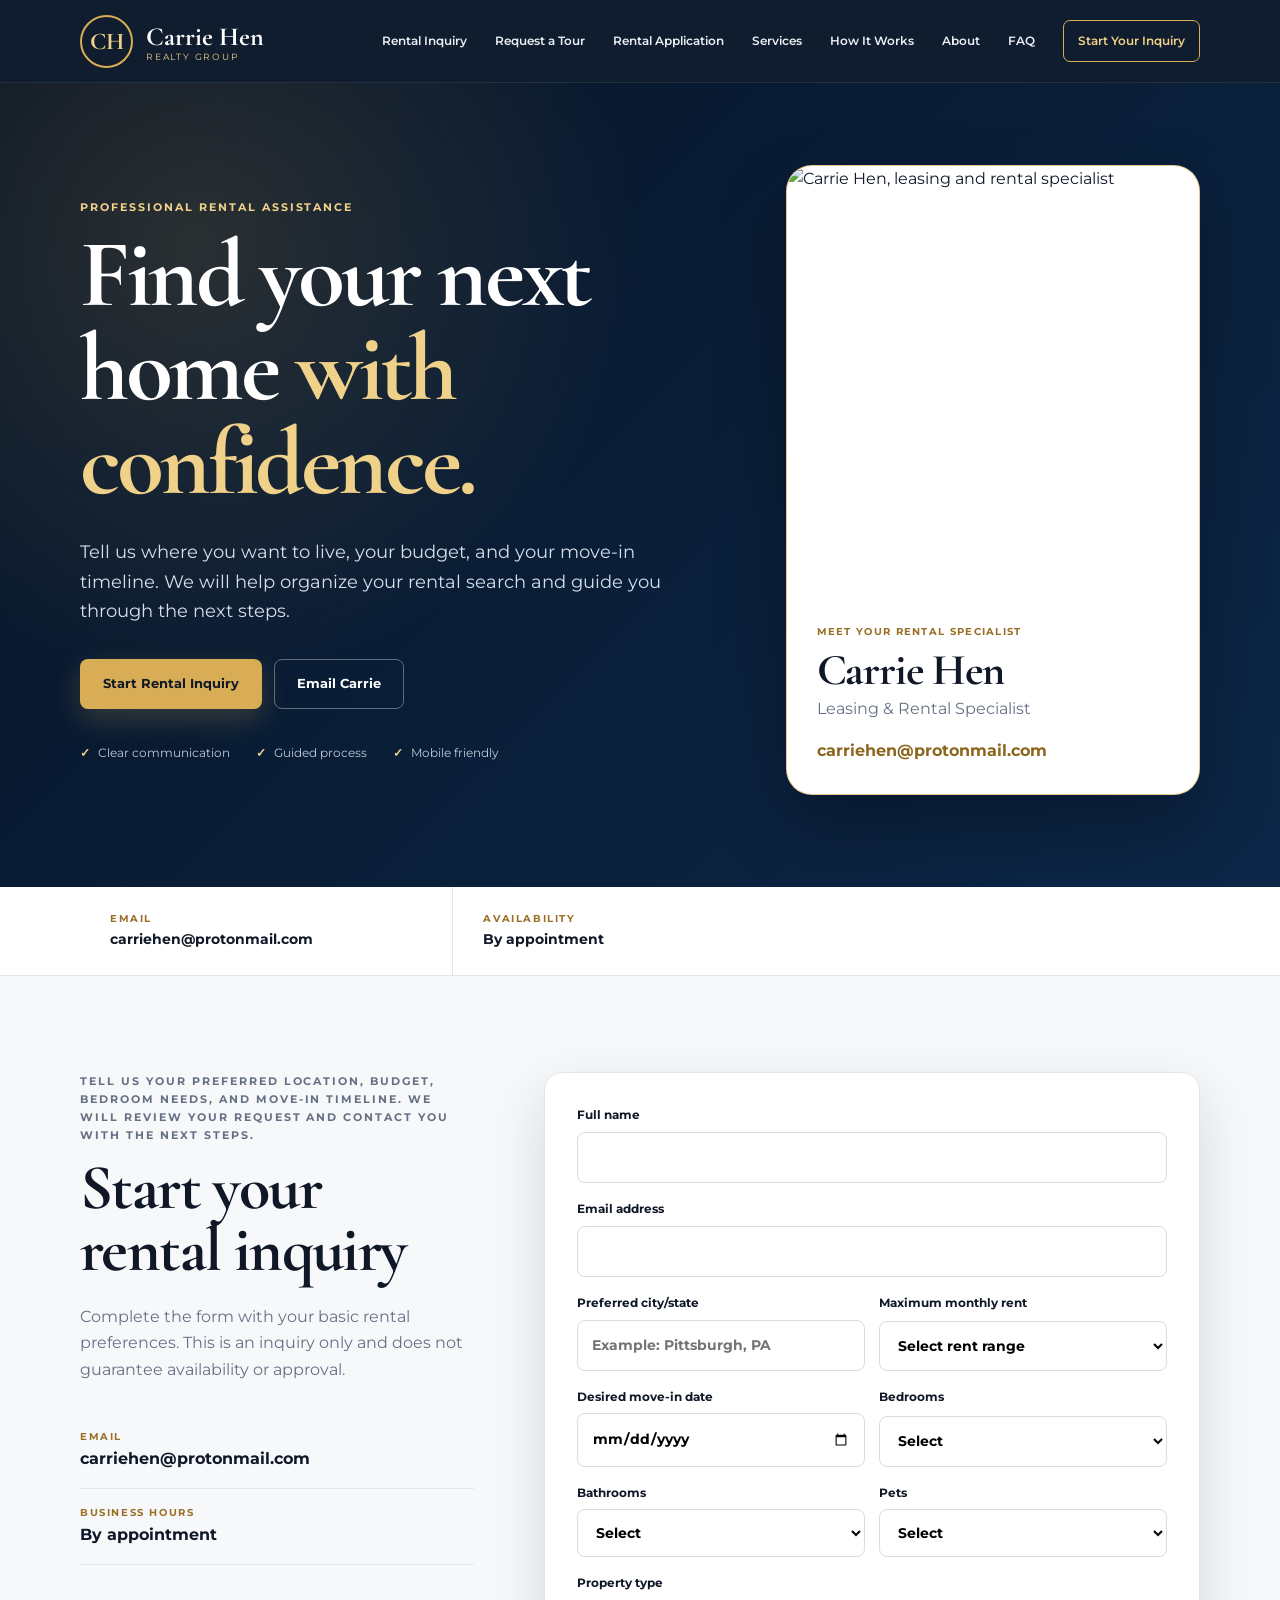
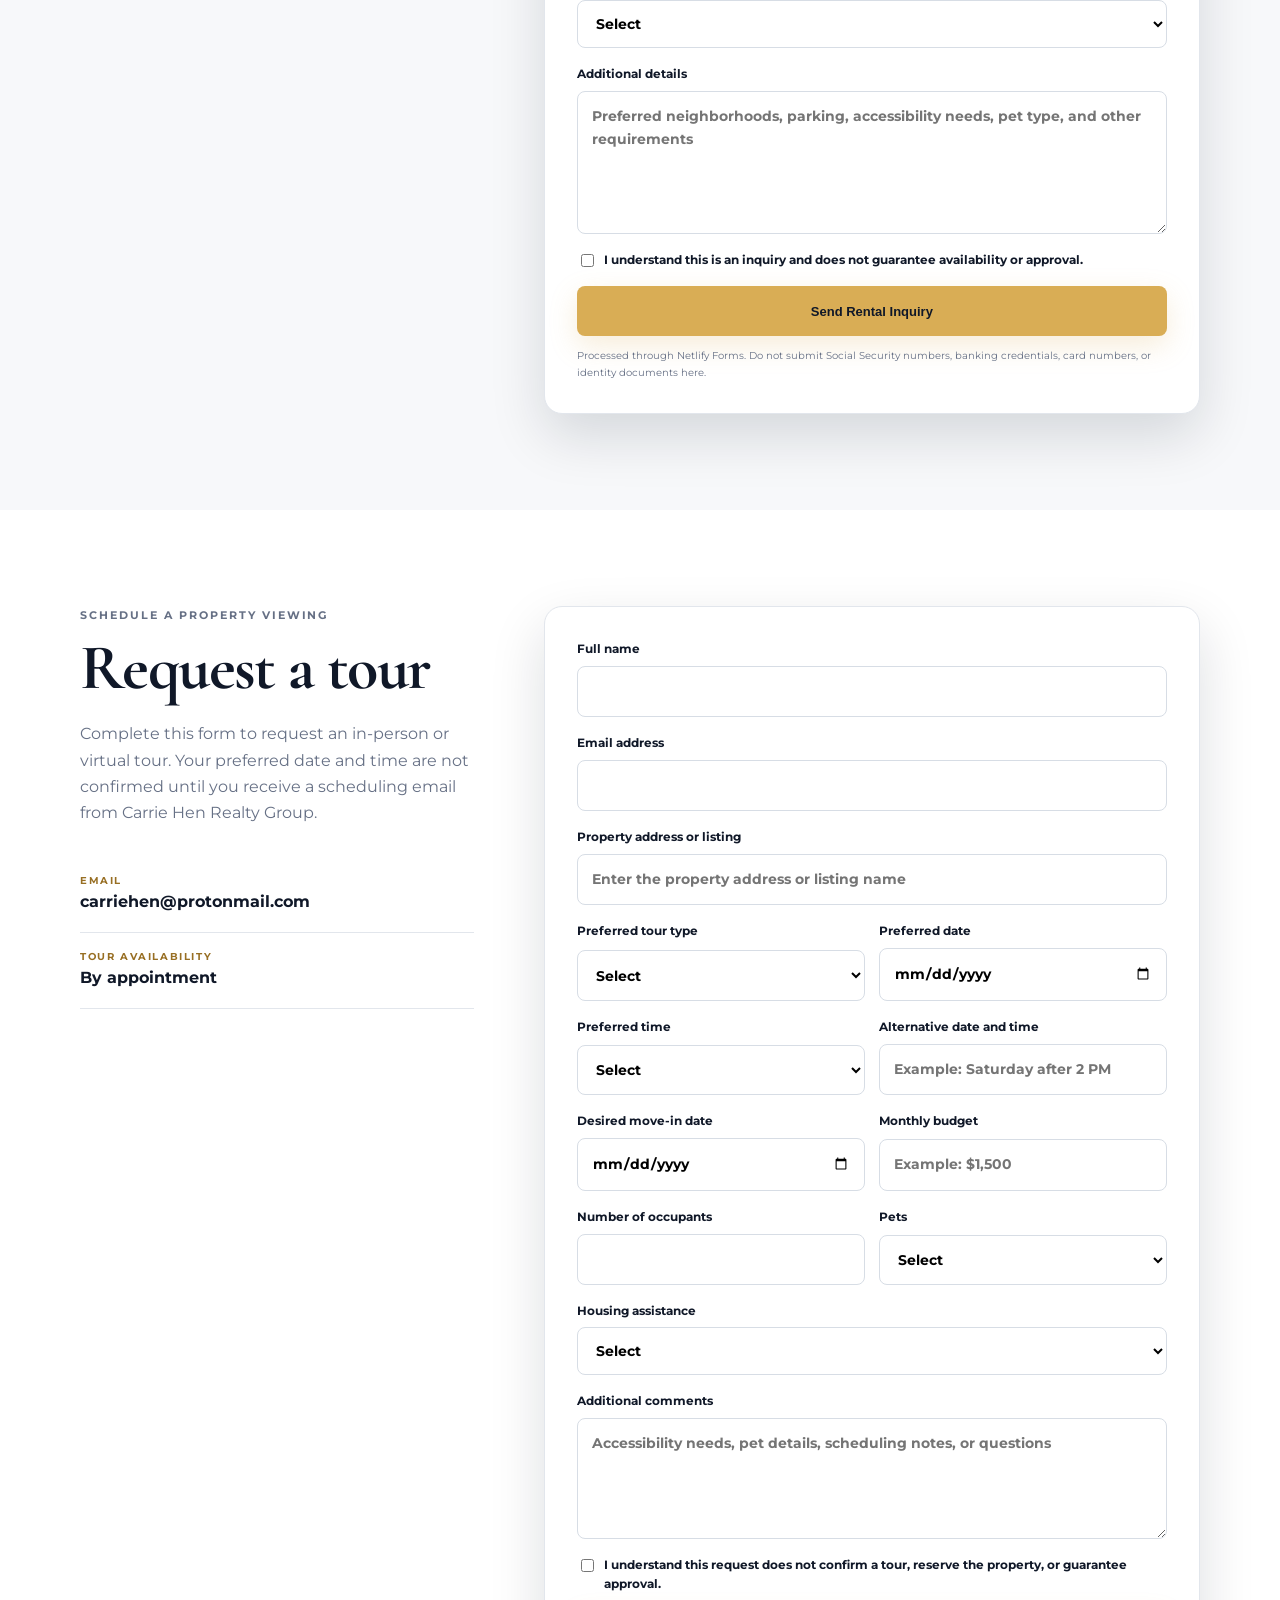
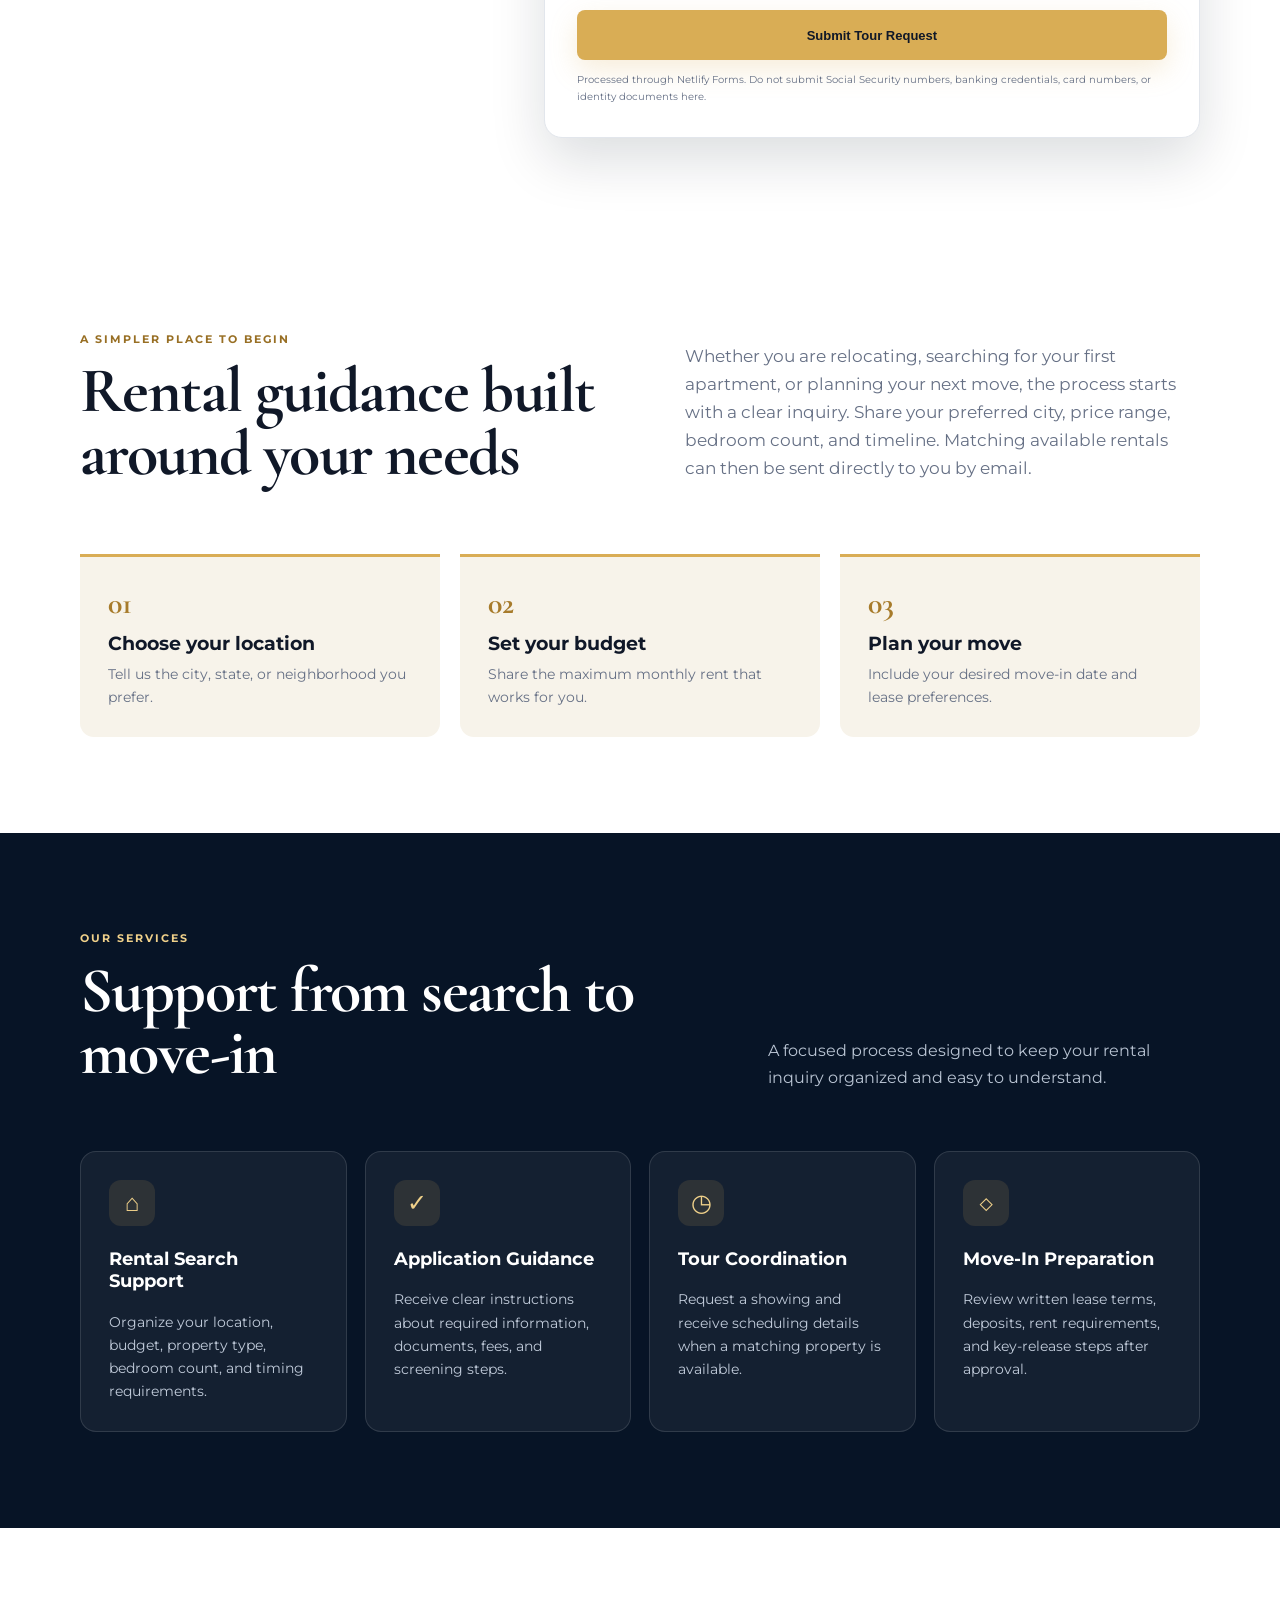
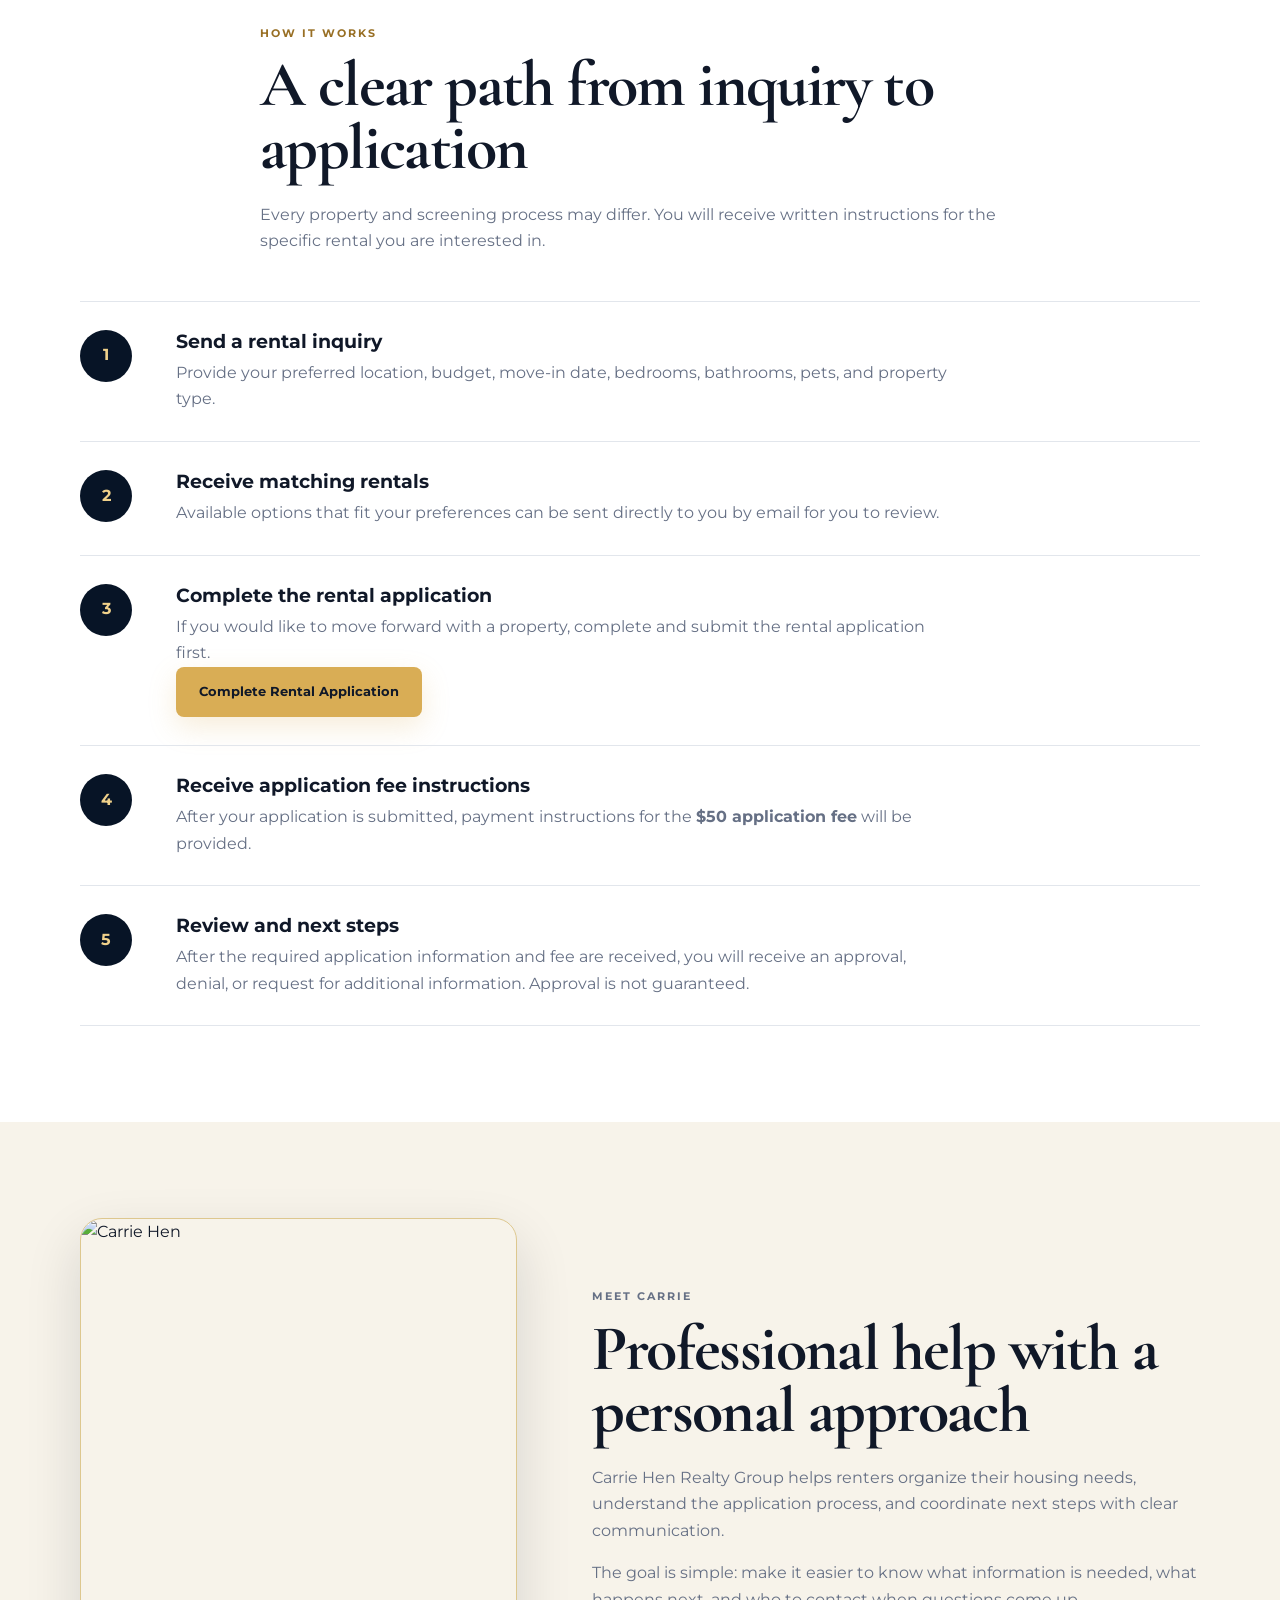
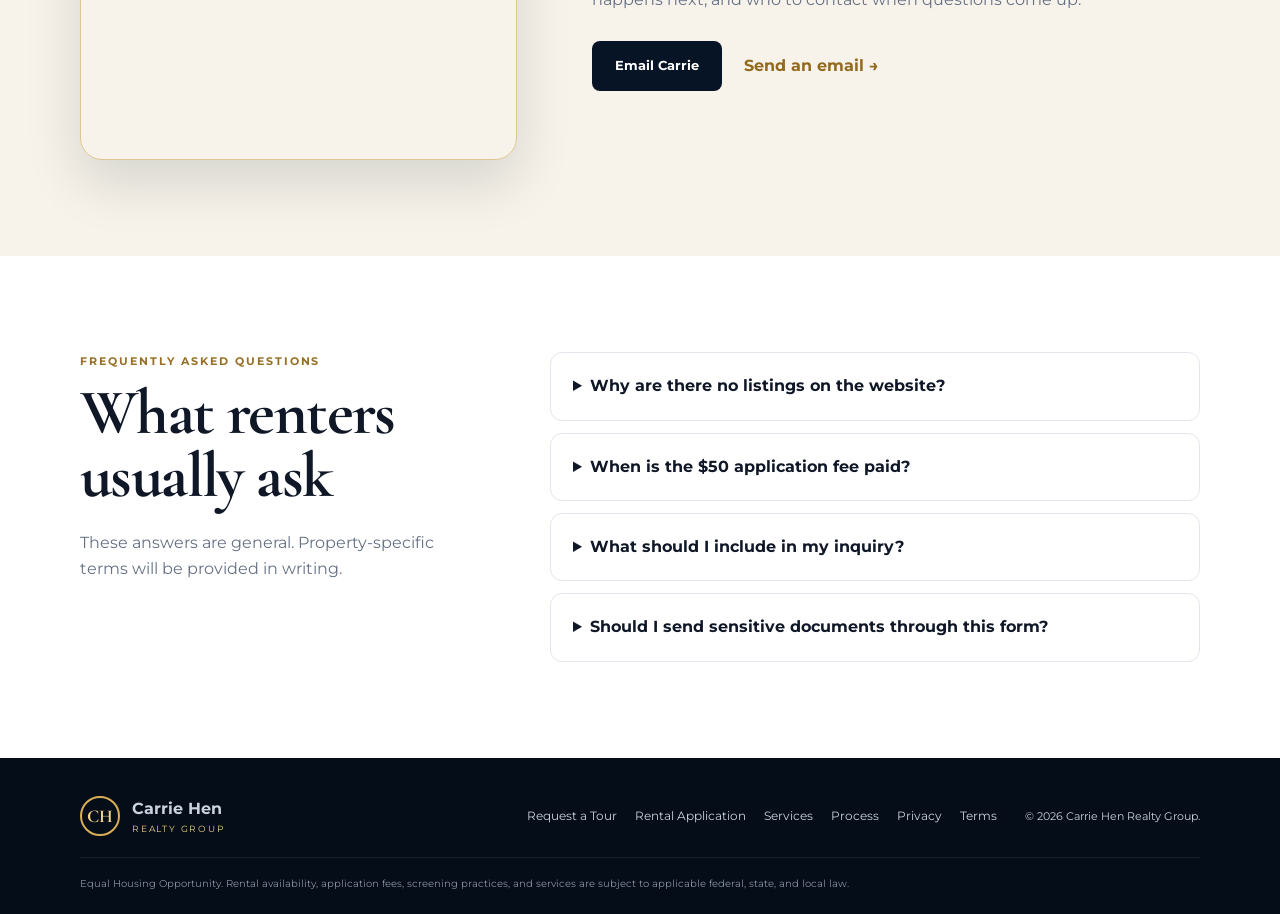
==== commit b4c7892d: "Add rental application link to navigation and footer Added links to the rental application in the na" ====
--- a/index.html
+++ b/index.html
@@ -34,6 +34,7 @@
 <nav aria-label="Main navigation" class="site-nav">
 <a href="#contact">Rental Inquiry</a>
 <a href="#tour">Request a Tour</a>
+<a href="application.html">Rental Application</a>
 <a href="#services">Services</a>
 <a href="#process">How It Works</a>
 <a href="#about">About</a>
@@ -631,6 +632,9 @@
 If you would like to move forward with a property,
 complete and submit the rental application first.
 </p>
+<a class="button button-primary" href="application.html">
+Complete Rental Application
+</a>
 </div>
 </article>
 
@@ -785,6 +789,7 @@
 
 <div class="footer-links">
 <a href="#tour">Request a Tour</a>
+<a href="application.html">Rental Application</a>
 <a href="#services">Services</a>
 <a href="#process">Process</a>
 <a href="privacy.html">Privacy</a>
